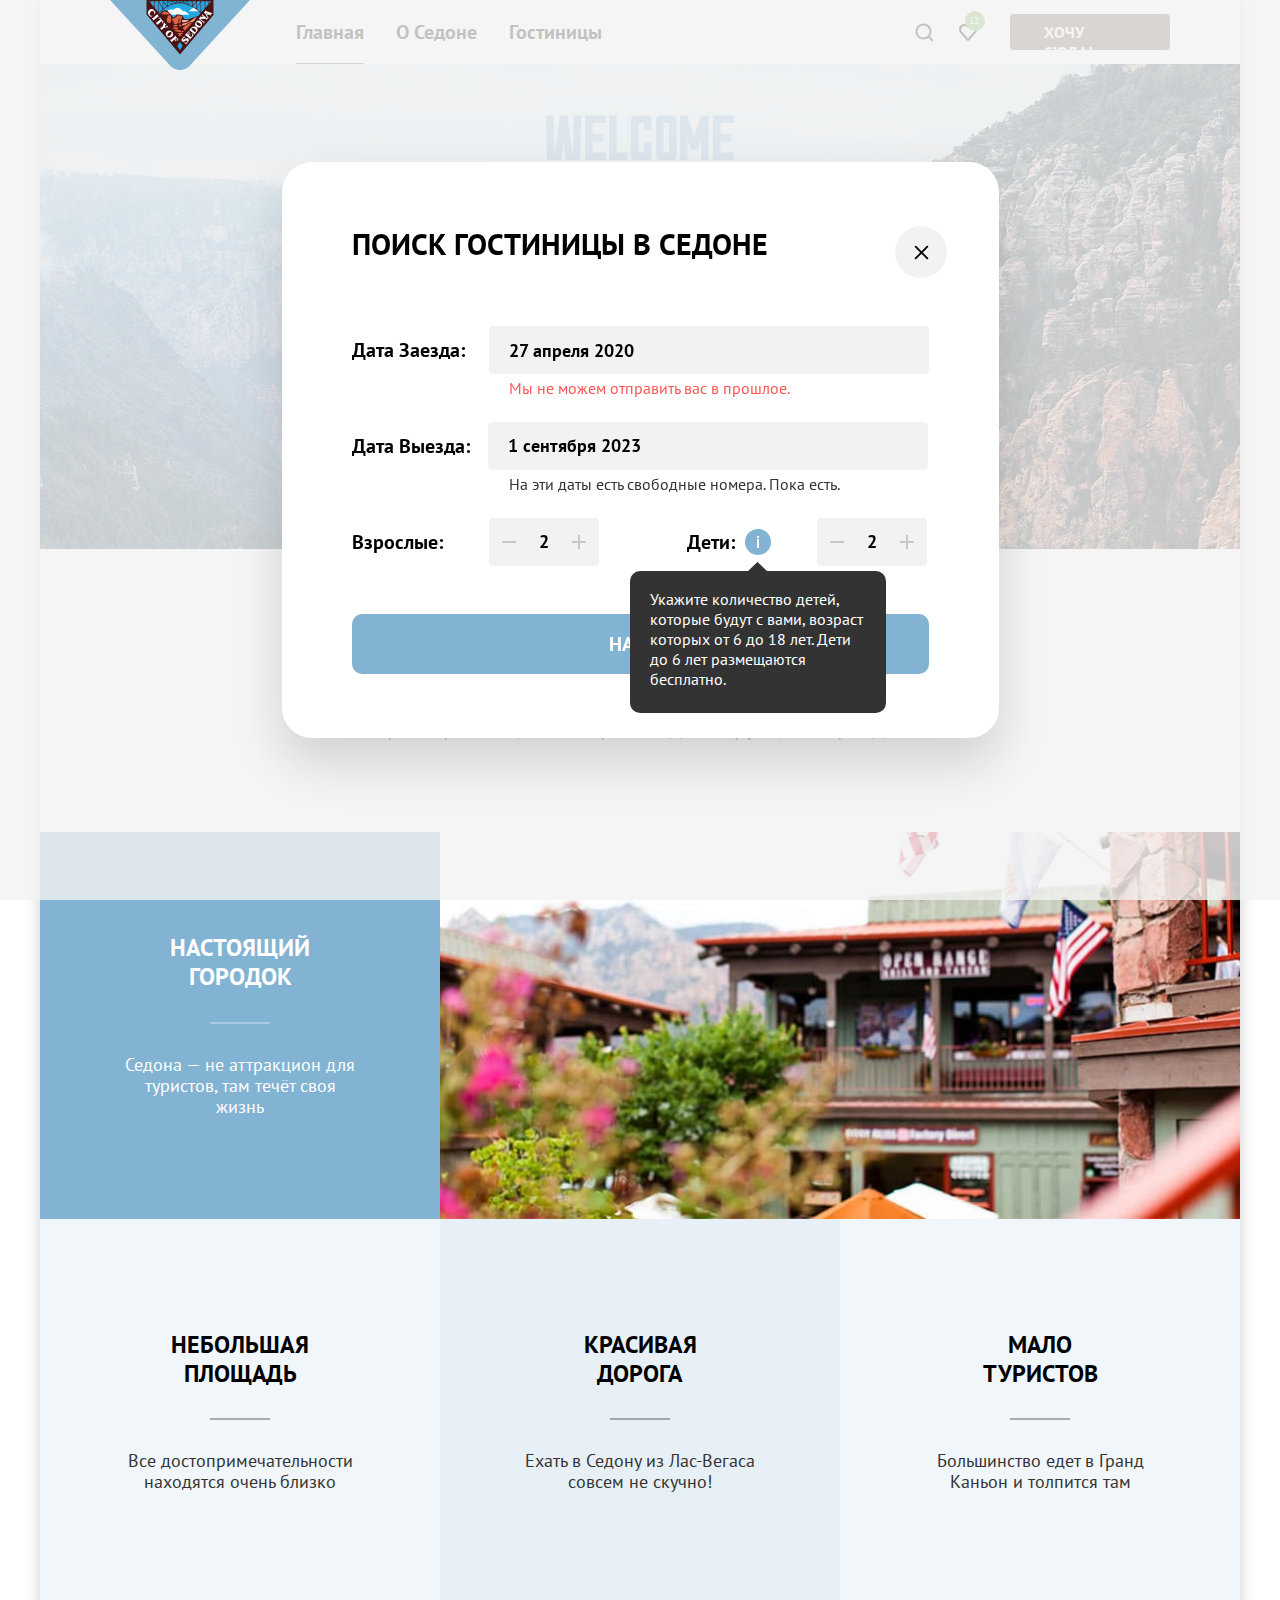
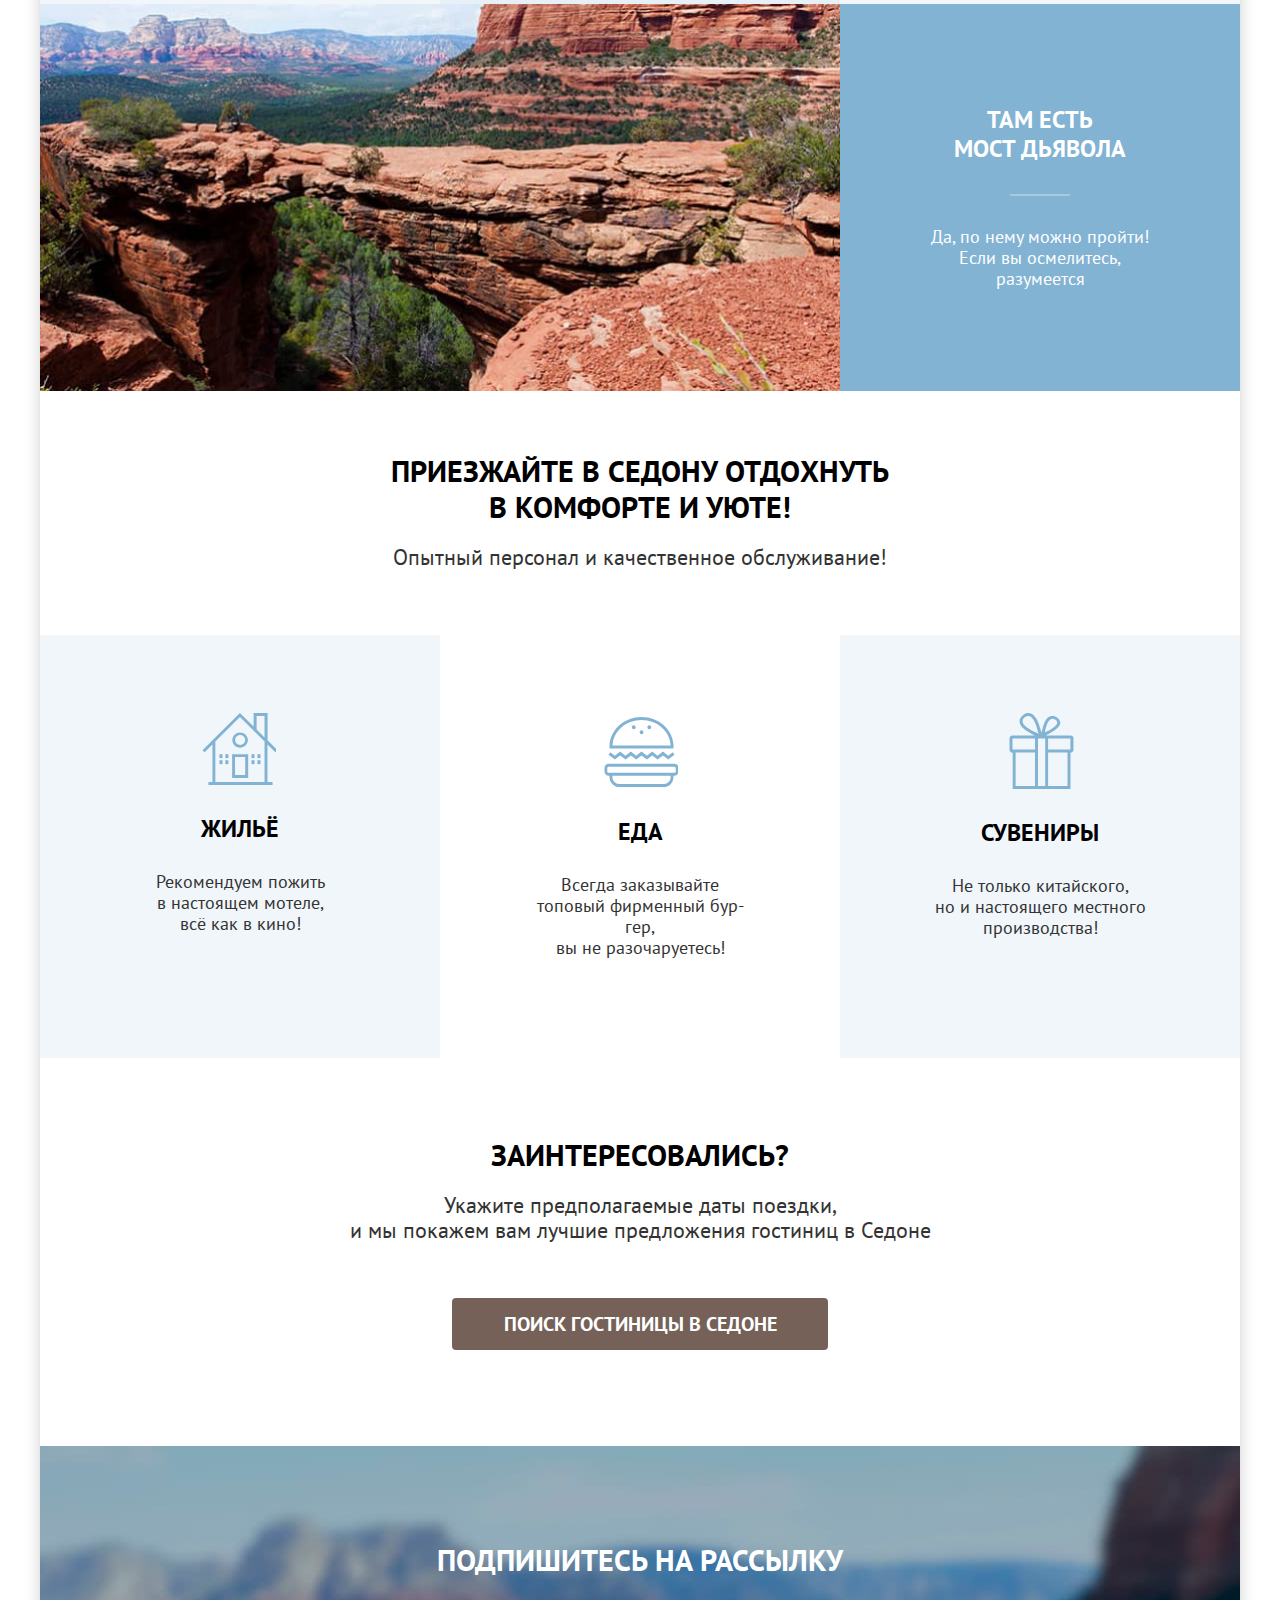
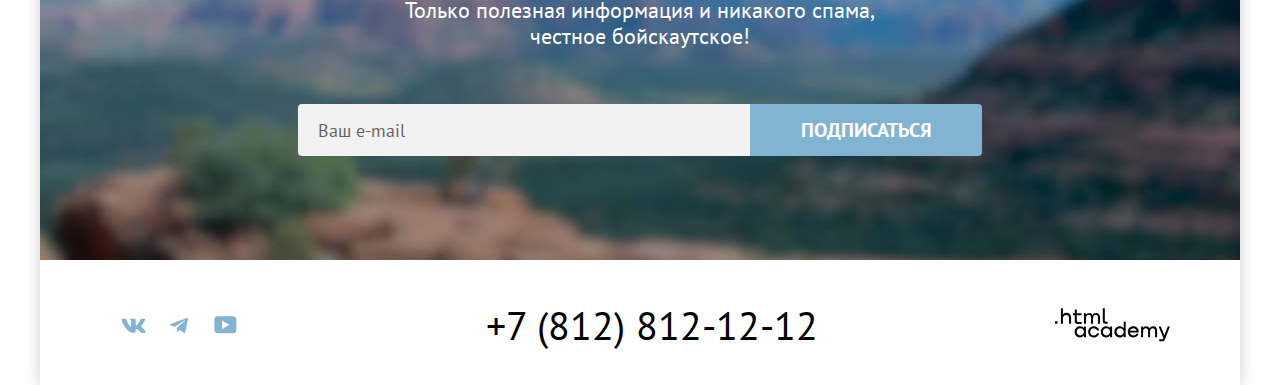
==== index.html @ 2c9e63a4 "доработка формы" ====
<!DOCTYPE html>
<html lang="ru">

  <head>
    <meta charset="utf-8">
    <link rel="icon" href="favicon.ico" sizes="32x32">
    <link rel="stylesheet" href="styles/styles.css">
    <title>Седона. Городок в Аризоне</title>
  </head>

  <body>
    <div class="container">
      <header class="page-header">
        <nav class="navigation">
          <a class="navigation-logo" href="index.html" aria-current="page">
            <img class="page-header-logo" src="images/logo.svg" width="140" height="70" alt="Логотип сайта Седона»">
          </a>
          <div class="navigation-box">
            <ul class="navigation-list navigation-list-pages">
              <li class="navigation-item-pages item-current">
                <a class="navigation-link navigation-link-current base-decoration" href="index.html"
                  aria-current="page"><span>Главная</span></a>
              </li>
              <li class="navigation-item-pages">
                <a class="navigation-link base-decoration" href="about.html">О Седоне</a>
              </li>
              <li class="navigation-item-pages">
                <a class="navigation-link base-decoration" href="catalog.html">Гостиницы</a>
              </li>
            </ul>
          </div>
          <ul class="navigation-list navigation-list-user">
            <li class="navigation-item navigation-item-search">
              <a class="navigation-link-user navigation-link-search" href="search.html">
                <span class="visually-hidden">Поиск</span>
                <svg class="header-icon-search" aria-hidden="true" focusable="false" width="20" height="20"
                  viewBox="0 0 20 20" xmlns="http://www.w3.org/2000/svg">
                  <path
                    d="m19.5 18.008-3.7-3.68c1-1.292 1.7-2.983 1.7-4.872 0-4.376-3.6-7.956-8-7.956s-8 3.68-8 8.055c0 4.376 3.6 7.956 8 7.956 1.8 0 3.5-.597 4.9-1.69l3.7 3.679 1.4-1.492Zm-10-2.486c-3.3 0-6-2.685-6-5.967 0-3.282 2.7-5.967 6-5.967s6 2.685 6 5.967c0 3.282-2.7 5.967-6 5.967Z" />
                </svg>
              </a>
            </li>
            <li class="navigation-item navigation-item-favorites">
              <a class="navigation-link-user navigation-link-favorites" href="#">
                <span class="visually-hidden">Отелей в избранном:</span>
                <svg class="header-icon-favorites" aria-hidden="true" focusable="false" width="18" height="17"
                  viewBox="0 0 18 17" xmlns="http://www.w3.org/2000/svg">
                  <path
                    d="M8.9 17c-.3 0-.6-.1-.8-.4-5.4-6.1-6.7-7.5-7-7.9C.4 7.8 0 6.6 0 5.4 0 2.4 2.4 0 5.5 0 6.8 0 8 .5 9 1.3 10 .5 11.3 0 12.5 0c3 0 5.5 2.4 5.5 5.4 0 1.3-.5 2.5-1.3 3.4l-7 7.9c-.2.2-.4.3-.8.3Zm-6-9.5c.3.4 3.5 4 6.1 6.9l6.2-7c.5-.5.7-1.2.7-2 0-1.8-1.5-3.3-3.3-3.3-1 0-2 .5-2.7 1.3-.3.3-.6.4-.9.4-.3 0-.6-.2-.8-.4-.7-.8-1.7-1.3-2.7-1.3-1.8 0-3.3 1.5-3.3 3.3-.1.9.3 1.6.7 2.1-.1 0-.1 0 0 0Z" />
                </svg>
                <span class="notification-badge">12</span>
              </a>
            </li>
            <li class="navigation-item navigation-item-button">
              <a class="button header-button" href="#search">Хочу сюда!</a>
            </li>
          </ul>
        </nav>
      </header>
      <main class="main main-container">
        <div class="main-page-container">
          <section class="hero">
            <h1 class="visually-hidden">Седона - городок в Аризоне</h1>
            <img class="welcome-words" src="images/welcome.svg" width="458" height="352"
              alt="Welcome to the gorgeous Sedona, because the Grand Canyon sucks!">
          </section>

          <div class="advantages-shadow">
            <section class="advantages">
              <div class="advantages-text">
                <h2 class="advantages-title">Седона — небольшой городок в Аризоне,<br>
                  заслуживающий большего!</h2>
                <p class="advantages-description">Рассмотрим причины, по которым Седона круче, чем Гранд-Каньон!</p>
              </div>
              <ul class="advantages-list-city">
                <li class="advantages-item advantages-item-city">
                  <div class="item-city-text">
                    <h3 class="advantages-list-title">Настоящий городок</h3>
                    <p class="advantages-list-description">Седона — не аттракцион для туристов, там течёт своя жизнь</p>
                  </div>
                  <img class="advantages-img" src="images/photo-1.jpg" width="800" height="385"
                    alt="Фото домов города Седона">
                </li>
              </ul>
              <ul class="advantages-list-square">
                <li class="advantages-item advantages-item-square">
                  <div class="item-road-text">
                    <h3 class="advantages-square-title">Небольшая площадь</h3>
                    <p class="advantages-square-description">Все достопримечательности находятся очень близко</p>
                  </div>
                </li>
                <li class="advantages-item advantages-item-road">
                  <div class="item-road-text">
                    <h3 class="advantages-square-title">Красивая дорога</h3>
                    <p class="advantages-square-description">Ехать в Седону из Лас-Вегаса совсем не скучно!</p>
                  </div>
                </li>
                <li class="advantages-item advantages-item-tourist">
                  <div class="item-road-text">
                    <h3 class="advantages-square-title">Мало туристов</h3>
                    <p class="advantages-square-description">Большинство едет в Гранд Каньон и толпится там</p>
                  </div>
                </li>
              </ul>
              <ul class="advantages-list-bridge">
                <li class="advantages-item advantages-item-bridge">
                  <img class="advantages-img" src="images/photo-2.jpg" width="800" height="385"
                    alt="Фото моста дьявола в Седоне">
                  <div class="item-bridge-text">
                    <h3 class="advantages-list-title">Там есть<br>мост дьявола</h3>
                    <p class="advantages-list-description">Да, по нему можно пройти! Если вы осмелитесь, разумеется</p>
                  </div>
                </li>
              </ul>
            </section>
          </div>
          <section class="welcome">
            <div class="welcome-title-container">
              <h2 class="welcome-title">Приезжайте в Седону отдохнуть в комфорте и уюте!</h2>
              <p class="welcome-description">Опытный персонал и качественное обслуживание!</p>
            </div>
            <ul class="welcome-advantages-list">
              <li class="welcome-advantages-item-blue">
                <div class="welcome-text-container">
                  <h3 class="welcome-advantages-title welcome-item-home">Жильё</h3>
                  <p class="welcome-advantages-description">Рекомендуем пожить<br>в настоящем мотеле,<br>всё как в кино!
                  </p>
                </div>
              </li>
              <li class="welcome-advantages-item-white">
                <div class="welcome-text-container">
                  <h3 class="welcome-advantages-title welcome-item-food">Еда</h3>
                  <p class="welcome-advantages-description">Всегда заказывайте<br>топовый фирменный бургер,<br>вы не
                    разочаруетесь!</p>
                </div>
              </li>
              <li class="welcome-advantages-item-blue">
                <div class="welcome-text-container">
                  <h3 class="welcome-advantages-title welcome-item-gift">Сувениры</h3>
                  <p class="welcome-advantages-description">Не только китайского,<br>но и настоящего
                    местного<br>производства!</p>
                </div>
              </li>
            </ul>
          </section>
          <section class="booking">
            <div class="booking-text">
              <h2 class="booking-title">Заинтересовались?</h2>
              <p class="booking-description">Укажите предполагаемые даты поездки,<br>и мы покажем вам лучшие предложения
                гостиниц в Седоне</p>
            </div>
            <button class="button booking-button" type="button">Поиск гостиницы в Седоне</button>
          </section>
          <section class="newsletter">
            <h2 class="newsletter-title">Подпишитесь на рассылку</h2>
            <p class="newsletter-description">Только полезная информация и никакого спама,<br>честное бойскаутское!</p>
            <form class="newsletter-form" action="https://echo.htmlacademy.ru/" method="post">
              <label class="visually-hidden" for="newsletter-email">Укажите ваш email для подписки на
                рассылку</label><br>
              <input class="field" type="email" id="newsletter-email" name="newsletter-email" placeholder="Ваш e-mail"
                required>
              <button class="button newsletter-button" type="submit">Подписаться</button>
            </form>
          </section>
        </div>
      </main>
      <footer class="page-footer">
        <div class="page-footer-container">
          <section class="footer-social">
            <h2 class="visually-hidden">Контакты</h2>
            <ul class="footer-social-list">
              <li class="social-item social-item-vk">
                <a class="footer-button footer-button-vk" href="https://vk.com/htmlacademy">
                  <span class="visually-hidden">Вконтакте</span>
                  <svg class="footer-icon" aria-hidden="true" focusable="false" width="25" height="15"
                    viewBox="0 0 25 15" xmlns="http://www.w3.org/2000/svg">
                    <path fill-rule="evenodd" clip-rule="evenodd"
                      d="M24.116 1.804c.166-.546 0-.948-.795-.948h-2.625c-.668 0-.976.347-1.143.73 0 0-1.335 3.196-3.226 5.272-.612.602-.89.793-1.224.793-.167 0-.418-.19-.418-.738V1.804c0-.656-.184-.948-.74-.948H9.817c-.417 0-.668.304-.668.593 0 .621.946.765 1.043 2.513V7.76c0 .833-.153.984-.487.984-.89 0-3.055-3.21-4.34-6.885-.249-.715-.5-1.003-1.172-1.003H1.566c-.75 0-.9.347-.9.73 0 .682.89 4.07 4.145 8.551 2.17 3.06 5.225 4.72 8.008 4.72 1.67 0 1.875-.369 1.875-1.004V11.54c0-.737.158-.884.687-.884.39 0 1.057.192 2.615 1.667 1.78 1.75 2.073 2.533 3.075 2.533h2.625c.75 0 1.126-.368.91-1.096-.238-.724-1.088-1.775-2.215-3.022-.612-.71-1.53-1.475-1.809-1.858-.389-.49-.278-.71 0-1.147 0 0 3.2-4.426 3.533-5.929h.001Z" />
                  </svg>
                </a>
              </li>
              <li class="social-item social-item-telegram">
                <a class="footer-button footer-button-telegram" href="https://htmlacademy.t.me/">
                  <span class="visually-hidden">Телеграм</span>
                  <svg class="footer-icon" aria-hidden="true" focusable="false" width="18" height="17"
                    viewBox="0 0 18 17" xmlns="http://www.w3.org/2000/svg">
                    <path
                      d="M16.785.956.84 7.104C-.248 7.541-.24 8.148.64 8.42l4.094 1.277 9.472-5.976c.448-.272.857-.126.52.173l-7.673 6.925H7.05l.002.001-.283 4.22c.414 0 .597-.19.829-.414l1.988-1.934 4.136 3.055c.762.42 1.31.205 1.5-.706l2.715-12.795c.278-1.114-.425-1.618-1.153-1.29Z" />
                  </svg>
                </a>
              </li>
              <li class="social-item social-item-youtube">
                <a class="footer-button footer-button-youtube" href="https://www.youtube.com/@HTMLAcademyTV">
                  <span class="visually-hidden">YouTube</span>
                  <svg class="footer-icon" aria-hidden="true" focusable="false" width="23" height="18"
                    viewBox="0 0 23 18" xmlns="http://www.w3.org/2000/svg">
                    <path
                      d="M18.94.356H3.507C1.647.356.333 1.95.333 3.756V13.85c0 1.913 1.314 3.506 3.174 3.506H19.16c1.642 0 3.174-1.593 3.174-3.4v-10.2c-.219-1.806-1.532-3.4-3.393-3.4ZM7.995 12.894V4.819l7.333 4.037-7.333 4.038Z" />
                  </svg>
                </a>
              </li>
            </ul>
          </section>
          <section class="footer-phone">
            <h2 class="visually-hidden">Телефон для связи</h2>
            <span class="visually-hidden">Телефон для связи</span>
            <a class="footer-phone-link base-decoration" href="tel:+78128121212">+7 (812) 812-12-12</a>
          </section>
          <section class="footer-logo">
            <h2 class="visually-hidden">Логотип разработчика</h2>
            <a class="htmlacademy" href="https://htmlacademy.ru/intensive/htmlcss">
              <svg class="footer-icon-academy" aria-hidden="true" focusable="false" xmlns="http://www.w3.org/2000/svg"
                width="115" height="34">
                <path
                  d="M0 13.26v2.6h2.5v-2.6H0Zm11.6-8.4c-1.6 0-2.8.7-3.6 1.7h-.1V.36h-2v15.5h2v-5.3c0-2.1 1.3-3.6 3.3-3.6 1.8 0 2.9 1.4 2.9 3.2v5.7h2v-6.1c.1-3-1.8-4.9-4.5-4.9Zm15 .3h-4.8v-3.7h-2v3.8h-1.9v2h1.9v6c0 1.7 1 2.7 2.7 2.7h4.1v-2h-3.7c-.7 0-1.1-.4-1.1-1.1v-5.7h4.8v-2Zm14.5-.2c-1.6 0-2.9.8-3.5 2.1h-.1c-.6-1.2-1.8-2.1-3.4-2.1-1.4 0-2.5.8-3.1 1.8h-.1v-1.6H29v10.6h2v-5.4c0-2 1-3.5 2.6-3.5 1.5 0 2.4 1 2.4 2.6v6.3h2v-5.6c0-2.4 1.4-3.3 2.6-3.3 1.5 0 2.4 1 2.4 2.6v6.3h2v-6.5c.1-2.5-1.4-4.3-3.9-4.3Zm6.7 8.1c0 1.7 1 2.7 2.8 2.7h2v-2h-1.7c-.7 0-1.1-.4-1.1-1.1V.36h-2v12.7Zm-18.9 7c-.9-1.1-2.2-1.8-3.9-1.8-3.1 0-5.4 2.3-5.4 5.6s2.3 5.6 5.4 5.6c1.8 0 3-.8 3.8-1.9h.1v1.6h2v-10.6h-2v1.5Zm-3.6 7.4c-2.2 0-3.6-1.6-3.6-3.6s1.4-3.6 3.6-3.6 3.6 1.6 3.6 3.6c0 1.9-1.4 3.6-3.6 3.6Zm18.9-5.1c-.5-2.4-2.6-4.1-5.4-4.1a5.4 5.4 0 0 0-5.6 5.6c0 3.1 2.2 5.6 5.6 5.6 2.8 0 4.9-1.8 5.4-4.2h-2.1a3.4 3.4 0 0 1-3.3 2.3c-2.2 0-3.6-1.6-3.6-3.6s1.4-3.6 3.6-3.6c1.6 0 2.8 1 3.3 2.2h2.1v-.2Zm10.9-2.3c-.9-1.1-2.2-1.8-3.9-1.8-3.1 0-5.4 2.3-5.4 5.6s2.3 5.6 5.4 5.6c1.8 0 3-.8 3.8-1.9h.1v1.6h2v-10.6h-2v1.5Zm-3.6 7.4c-2.2 0-3.6-1.6-3.6-3.6s1.4-3.6 3.6-3.6 3.6 1.6 3.6 3.6c0 1.9-1.5 3.6-3.6 3.6Zm17.2-7.3c-.9-1.1-2.2-1.9-3.9-1.9-3.1 0-5.4 2.3-5.4 5.6s2.2 5.6 5.4 5.6c1.7 0 3-.8 3.8-1.8h.1v1.5h2v-15.4h-2v6.4Zm-3.6 7.3c-2.2 0-3.6-1.6-3.6-3.6s1.4-3.6 3.6-3.6 3.6 1.6 3.6 3.6c-.1 2-1.5 3.6-3.6 3.6Zm13.2-9.2c-3.3 0-5.5 2.5-5.5 5.6 0 3 2.1 5.6 5.5 5.6 2.5 0 4.5-1.3 5.2-3.6h-2.1c-.5 1-1.6 1.6-3 1.6-1.9 0-3.3-1.3-3.4-2.9h8.8c.2-3.6-2-6.3-5.5-6.3Zm0 1.9c1.7 0 3 1 3.3 2.6h-6.5c.3-1.5 1.5-2.6 3.2-2.6Zm19.9-1.9c-1.6 0-2.9.8-3.6 2h-.1c-.6-1.2-1.8-2-3.4-2-1.4 0-2.5.7-3.1 1.8v-1.5h-1.9v10.6h2v-5.4c0-2 1-3.4 2.6-3.5 1.5 0 2.4 1 2.4 2.6v6.3h2v-5.6c0-2.4 1.4-3.3 2.6-3.3 1.5 0 2.4 1 2.4 2.6v6.3h2v-6.5c.1-2.6-1.4-4.4-3.9-4.4Zm11.2 9.1-3.6-8.9h-2.2l4.8 11.6c-.3.9-.7 1.2-1.7 1.2h-2.5v2h2.5c1.8 0 2.8-.8 3.5-2.6l4.7-12.2h-2.1l-3.4 8.9Z" />
              </svg>
              <!--<img src="images/logo-footer.svg" width="115" height="33" alt="Разработано в HTML Academy">-->
            </a>
          </section>
        </div>
      </footer>
      <div class="modal-container modal-container-close">
        <div class="modal modal-booking">
          <button class="modal-close-button">
            <span class="visually-hidden">Закрыть</span>
            <svg class="close-icon" aria-hidden="true" focusable="false" width="52" height="52" viewBox="0 0 52 52"
              xmlns="http://www.w3.org/2000/svg">
              <circle cx="26" cy="26" r="26" />
              <path
                d="m33.49 20.783-1.292-1.292-5.707 5.707-5.708-5.707-1.293 1.292 5.708 5.708-5.707 5.707 1.292 1.293 5.707-5.708 5.708 5.708 1.292-1.293-5.707-5.707 5.707-5.708Z"
                fill="#000" />
            </svg>
          </button>
          <section class="modal-content">
            <h2 class="modal-title">Поиск гостиницы в Седоне</h2>
            <div class="all-modal-content">
              <form action="https://echo.htmlacademy.ru/" method="post">
                <div class="date-checkin">
                  <label class="checkin-date-label" for="checkin-date-field">Дата Заезда:</label>
                  <input class="checkin-field" type="text" id="checkin-date-field" name="checkin-date-field"
                    placeholder="27 апреля 2020" required>
                </div>
                <span class="checkin-past">Мы не можем отправить вас в прошлое.</span>
                <div class="date-checkout">
                  <label class="checkout-date-label" for="checkout-date-field">Дата Выезда:</label>
                  <input class="checkout-field" type="text" id="checkout-date-field" name="checkout-date-field"
                    placeholder="1 сентября 2023" required>
                </div>
                <span class="checkout-rooms">На эти даты есть свободные номера. Пока есть.</span>
                <div class="guests">
                  <div class="adults">
                    <label class="adult-form-label" for="adults-check">Взрослые:</label>
                    <div class="adults-buttons">
                      <button class="minus-old" type="button">
                        <svg class="minus-icon" aria-hidden="true" focusable="false" width="14" height="2"
                          viewBox="0 0 14 2" fill="currentColor" xmlns="http://www.w3.org/2000/svg">
                          <path d="M0 0L0 2L14 2V0L0 0Z" />
                        </svg>
                      </button>
                      <input class="adult-field" type="number" name="adults-button" id="adults-check" value="2"
                        placeholder="2">
                      <button class="plus-old" type="button">
                        <svg class="plus-icon" aria-hidden="true" focusable="false" width="14" height="14"
                          viewBox="0 0 14 14" fill="currentColor" xmlns="http://www.w3.org/2000/svg">
                          <path d="M14 6H8V0H6V6H0V8H6V14H8V8H14V6Z" />
                        </svg>
                      </button>
                    </div>
                  </div>
                  <div class="kids">
                    <span class="kids-form-label form-label-icon">
                      <label class="kids-form-label kids" for="children-check">Дети:</label>
                      <span class="tooltip">
                        <button class="tooltip-toggle" type="button" aria-labelledby="tooltip-kids-form">
                          <svg class="tooltip-icon" aria-hidden="true" focusable="false" width="26" height="26"
                            fill="currentColor" viewBox="0 0 26 26" xmlns="http://www.w3.org/2000/svg">
                            <circle cx="13" cy="13" r="13" />
                            <path fill-rule="evenodd" clip-rule="evenodd" d="M12 7h2v2h-2V7Zm2 12h-2v-9h2v9Z"
                              fill="#fff" />
                          </svg>
                        </button>
                        <span class="tooltip-text" role="tooltip" id="tooltip-kids-form">Укажите количество детей,
                          которые будут с вами, возраст которых от 6 до 18 лет. Дети до 6 лет размещаются бесплатно.</span>
                      </span>
                    </span>
                    <div class="kids-buttons">
                      <button class="minus-old" type="button">
                        <svg class="minus-icon" aria-hidden="true" focusable="false" width="14" height="2"
                          viewBox="0 0 14 2" xmlns="http://www.w3.org/2000/svg">
                          <path d="M0 0L0 2L14 2V0L0 0Z" />
                        </svg>
                      </button>
                      <input class="kids-field" type="number" name="children" id="children-check" value="2"
                        placeholder="2">
                      <button class="plus-old" type="button">
                        <svg class="plus-icon" aria-hidden="true" focusable="false" width="14" height="14"
                          viewBox="0 0 14 14" xmlns="http://www.w3.org/2000/svg">
                          <path d="M14 6H8V0H6V6H0V8H6V14H8V8H14V6Z" />
                        </svg>
                      </button>
                    </div>
                  </div>
                </div>
            <button class="button modal-find" type="submit">Найти</button>
            </form>
        </div>
        </section>
      </div>
    </div>
  </div>
</body>
</html>
---- styles/styles.css ----
:root {
  --font-family: "PT Sans", sans-serif;
	--texts-second: #333;
	--texts-error: #ff5757;
	--texts-hover: #756157;
	--texts-active: rgba(117, 97, 87, 0.3);
	--texts-texts-basic: #000;
	--texts-background-deafault: #fff;
	--texts-background-small: rgba(255, 255, 255, 0.3);
	--texts-background-hover: rgba(255, 255, 255, 0.6);
	--texts-background-active: rgba(255, 255, 255, 0.3);
	--buttons-basic: #756157;
	--buttons-second: #82b3d3;
	--buttons-select: #7db54f;
	--buttons-disabled: #e5e5e5;
	--buttons-brown-hover: #615048;
	--buttons-blue-hover: #68a2ca;
	--buttons-green-hover: #6c9e42;
	--background-basic-1: #fff;
	--background-basic-2: rgba(0, 0, 0, 0.3);
	--background-basic-3: #82b3d3;
	--background-second-1: rgba(131, 179, 211, 0.12);
	--background-second-2: rgba(131, 179, 211, 0.2);
	--icons-basic: #000;
	--icons-second: #83b3d3;
	--icons-text: #7db54f;
	--icons-hover: #756157;
	--icons-active: rgba(117, 97, 87, 0.3);
	--icons-second-hover: #68a2ca;
	--icons-second-active: rgba(104, 162, 202, 0.3);
	--forms-inputs: #3f5e72;
	--forms-elements-1: #e5e5e5;
	--forms-elements-2: #f2f2f2;
}
*,
*::before,
*::after {
  box-sizing: border-box;
}

@font-face {
  font-family: "PT Sans";
  font-style: normal;
  font-weight: 400;
  src: url("../fonts/ptsans-400.woff2") format("woff2");
  font-display: swap;
}
@font-face {
  font-family: "PT Sans";
  font-style: normal;
  font-weight: 700;
  src: url("../fonts/ptsans-700.woff2") format("woff2");
  font-display: swap;
}
/* BODY */
body {
  margin: 0 40px;
  min-height: 100%;
  height: 100%;
  font-family: "PT Sans", sans-serif;
  font-size: 18px;
  line-height: 117%; /* 21px */
  color: #333333;
  background-color: #ffffff;
  box-shadow: 0 0 15px 0 rgba(0, 0, 0, 0.2);

}
.container {
  margin: 0 auto;
  padding: 0;
  width: 1200px;
  max-height: 100%;
  min-height: 100vh;
  display: flex;
  flex-direction: column;
}
/* Стики-футер - прибивает футер к низу страницы */
.main-container {
  flex-grow: 1;
  max-height: 100%;
  margin: 0;
  padding: 0;
}
/* BUTTON */
.button {
  font-family: inherit;
  font-size: 20px;
  line-height: 180%; /* 36px */
  font-weight: 700;
  color: #ffffff;
  background-color: #756157;
  text-decoration: none;
  text-transform: uppercase;
  border-radius: 4px;
  padding: 8px 50px;
  width: 376px;
  height: 52px;
  border: none;
  cursor: pointer;
}

button:hover {
  background-color: #615048;
  transition: all 0.3s ease-out;
}
button:focus {
  background-color: #615048;
}
button:focus:not(:focus-visible) {
  outline: none;
}
button:focus-visible {
  background-color: #615048;
}
button:active {
  background-color: #756157;
  color: rgba(255, 255, 255, 0.3);
}

button:disabled {
  background-color: #E5E5E5;
  color: #ffffff;
}

.header-button {
  display: block;
  width: 160px;
  height: 36px;
  font-family: inherit;
  font-size: 16px;
  line-height: 125%; /* 20px */
  font-weight: 700;
  color: #ffffff;
  background-color: #756157;
  text-decoration: none;
  text-transform: uppercase;
  border-radius: 4px;
  padding: 8px 34px;
  border: none;
  /*
  margin-top: 14px;
  margin-right: 70px; */
}

.header-button:hover {
  background-color: #615048;
  transition: all 0.3s ease-out;
}
.header-button:focus {
  background-color: #615048;
}
.header-button:focus:not(:focus-visible) {
  outline: none;
}
.header-button:focus-visible {
  background-color: #615048;
}
.header-button:active {
  background-color: #756157;
  color: rgba(255, 255, 255, 0.3);
}
.header-button:disabled {
  background-color: #E5E5E5;
  color: #ffffff;
}
.newsletter-button {
  font-family: inherit;
  background-color: #82B3D3;
  border-radius: 0 4px 4px 0;
  width: 232px;
  height: auto;
}

.newsletter-button:hover {
  background-color: #68A2CA;
  transition: all 0.3s ease-out;
}
.newsletter-button:focus{
  background-color: #68A2CA;
}
.newsletter-button:focus:not(:focus-visible) {
  outline: none;
}
.newsletter-button:focus-visible{
  background-color: #68A2CA;
}
.newsletter-button:active {
  background-color: #68A2CA;
  color: rgba(255, 255, 255, 0.3);
}


/* PAGES */
.page-header {
  color: #000000;
  background-color: #ffffff;
  margin: 0;
  padding: 0;
}
.page-header-logo {
  display: block;
  margin: 0;
}
.navigation-logo {
  margin-bottom: -6px;
    position: relative;
  z-index: 1;
  display: flex;
}
.navigation {
display: flex;
width: 1200px;
padding: 0 70px;
}
.navigation-item-button {
  margin: 0;
  margin-left: 20px;
  padding: 0;
  width: 160px;
}
.navigation-box {
  display: flex;
  flex-grow: 1;
  margin: 0;
  padding: 0;
  margin-left: 30px;
  min-width: 340px;
}
.navigation-list {
  margin: 0;
  padding: 0;
  list-style-type: none;
}

  .page-header-favorites {
    display: block;
    align-items: center;
    justify-content: center;
    width: 20px;
  height: 20px;
  }
  .page-header-search {
    display: block;
    align-items: center;
    justify-content: center;
    width: 20px;
  height: 20px;
  position: relative;
left: -1px;
  }
.navigation-list-pages {
margin: 0;
padding: 0;
display: flex;
flex-wrap: wrap;
flex-grow: 1;
}
.navigation-list-user {
  min-width: 268px;
  align-items: center;
  display: flex;
  flex-wrap: wrap;
  margin: 0;
  margin-left: auto;
padding: 0;
  }
.navigation-item-search {
  display: flex;
  margin: 0;
  flex-wrap: wrap;
  align-items: center;
}
  .navigation-item-favorites {
   display: flex;
  margin: 0;
  flex-wrap: wrap;
  align-items: center;
  }
.item-current{
display: block;
margin: 0;
}
.navigation-item-pages {
  display: block;
  margin: 0;
}
.navigation-link {
  display: block;
  padding: 20px 16px;
  font-size: 20px;
  line-height: 120%; /* 24px */
  font-weight: 700;
  text-align: center;
  color: #000000;
  background-color: #ffffff;
  text-decoration: none;
}
.navigation-link-current {
  span {
    border-bottom: 2px solid #756157;
        padding-bottom: 18px;
    z-index: 1;
  }
}
.navigation-link-search, .navigation-link-favorites {
  width: 44px;
  display: flex;
  align-items: center;
  justify-content: center;
  text-decoration: none;
}

.navigation-link-search {
  /*background-image: url("../images/search.jpg");
  background-repeat: no-repeat;
  background-position: center;*/
  min-width: 44px;
  min-height: 64px;
  position: relative;
}

.navigation-link-favorites {
 /* background-image: url("../images/heart.jpg");
  background-repeat: no-repeat;
  background-position: center;*/
  min-width: 44px;
  min-height: 64px;
  position: relative;
}
.header-icon-favorites {
  position: absolute;
  top: 0;
  right: 0;
  bottom: 0;
  left: 0;
  margin: auto;
  fill: #000000;
}
.header-icon-search {
  position: absolute;
  top: 0;
  right: 0;
  bottom: 0;
  left: 0;
  margin: auto;
  fill: #000000;
}

.navigation-link-favorites:hover .header-icon-favorites {
  fill: #756157;
  transition: all 0.3s ease-out;
}
.navigation-link-favorites:focus .header-icon-favorites {
  fill: #756157;
}

.navigation-link-favorites:focus:not(:focus-visible) {
  outline: none;
}
.navigation-link-favorites:focus-visible .header-icon-favorites {
  fill: #756157;
}

.navigation-link-favorites:active .header-icon-favorites {
  fill: rgba(117, 97, 87, 0.3);
}

.navigation-link-favorites:disabled .header-icon-favorites {
  pointer-events:none;
}

.navigation-link-search:hover .header-icon-search {
  fill: #756157;
  transition: all 0.3s ease-out;
}
.navigation-link-search:focus .header-icon-search {
  fill: #756157;
}

.navigation-link-search:focus:not(:focus-visible) {
  outline: none;
}
.navigation-link-search:focus-visible .header-icon-search {
  fill: #756157;
}

.navigation-link-search:active .header-icon-search {
  fill: rgba(117, 97, 87, 0.3);
}

.navigation-link-search:disabled .header-icon-search {
  pointer-events:none;
}
.notification-badge {
    display: block;
    min-width: 20px;
    height: 20px;
    font-size: 10px;
    line-height: 10px;
    background-color: #7DB54F;
    color: #ffffff;
    border-radius: 100vw;
    padding: 5px 5px 5px 4px;
    text-decoration: none;
    /*
    margin-top: -20px;
    margin-left: 17px; */
    background-position: 50%;
    position: absolute;
    top: 11px;
    left: 19px;
    /*z-index: 1; */
  }

/* Основной контент */
.main-page-container {
  width: 1200px;
  margin: 0 auto;
}

.hero {
  display: block;
  font-family: inherit;
  color: #000000;
  background-color: #E5E5E5;
  background-image: url("../images/index-background.jpg");
  background-size: cover;
  background-repeat: no-repeat;
  position: relative;
  height: 485px;
   /*background-image: url("../images/bg.jpg");*/
/*background-size: 100% auto;*/
 /* background-position: center center;*/
}

.hero::after {
  display: block;
  content:'';
  position: absolute;
  width: 100%;
  height: 57px;
  background-image: url("../images/divider.png");
  background-position: bottom;
  bottom: 0;
  left: 0;
  background-repeat: no-repeat;
}
/* Текст на баннере */

.welcome-words {
  margin-top: 51px;
  margin-bottom: 105px;
  margin-left: 371px;
  margin-right: 371px;
  padding: 0;
}

/* Преимущества с картинками */
/*.advantages-shadow {
  box-shadow:
  -40 0 20 0 #f2f2f2,
  40 -40 20 0 #f2f2f2;
}
*/
.advantages {
  padding: 0;
  margin: auto;
  margin-top: 69px;
  width: 1200px;
}

.advantages-text {
  display: flex;
  flex-direction: column;
  margin: 0 auto;
  max-width: 800px;
  margin-bottom: 90px;
}
.advantages-title {
  text-align: center;
  margin: 0;
  padding: 0;
}
.item-road-text {
  display: flex;
  flex-direction: column;
  margin: 0 auto;
  max-width: 230px;
  justify-content: center;
  align-items: center;
}
.advantages-list-city, .advantages-list-bridge {
  padding: 0;
  margin: 0;
  width: 1200px;
  list-style-type: none;
  display: flex;
}
.advantages-item {
  margin: 0;
  padding: 0;
}
.advantages-item-city, .advantages-item-bridge {
  display: flex;
  width: 1200px;
  min-height: 385px;
/*height: 385px;
/* Если ставить min-height, у картинки снизу появляется отступ при переполнении текстового блока*/
  text-align: center;
  margin: 0;
  background-color: #82B3D3;
}
.item-city-text .advantages-list-title::after {
content: '';
display: block;
width: 60px;
height: 2px;
margin: 30px auto;
margin: 30px auto;
background-color: rgba(255, 255, 255, 0.3);
}

.item-bridge-text .advantages-list-title::after {
  content: '';
  display: block;
  width: 60px;
  height: 2px;
  margin: 30px auto;
  margin: 30px auto;
  background-color: rgba(255, 255, 255, 0.3);
  }

.item-city-text, .item-bridge-text {
  display: flex;
  flex-direction: column;
  justify-content: center;
  align-items: center;
padding-top: 102px;
  padding-bottom: 102px;
  padding-left: 85px;
  padding-right: 85px;
  margin: auto;
  width: 400px;
  min-height: 385px;  /* при min-height при переполнении отступ появляется только сверху */
  hyphens: auto;
  color: #ffffff;
}
.advantages-img {
  width: 800px;
  height: 100%;
  display: block;
  margin: 0;
  padding: 0;
  object-fit: cover;
}
.advantages-list-square {
  display: flex;
  margin: 0;
  padding: 0;
  text-align: center;
  list-style-type: none;
  width: 1200px;
}
.advantages-item-square, .advantages-item-road, .advantages-item-tourist {
  text-align: center;
  padding-top: 112px;
  padding-bottom: 112px;
  padding-left: 85px;
  padding-right: 85px;
  margin: 0;
  width: 400px;
  min-height: 385px;
}

.advantages-item .advantages-square-title::after {
  content: '';
  display: block;
  width: 60px;
  height: 2px;
  margin: 30px auto;
  background-color: rgba(0, 0, 0, 0.3);
}

.advantages-item-square, .advantages-item-tourist, .welcome-advantages-item-blue {
  background-color: rgba(131, 179, 211, 12%)
}
.advantages-item-road {
  background-color: rgba(131, 179, 211, 20%)
}

.advantages-list-title {
  margin: 0;
  font-size: 24px;
  line-height: 120%; /* 28px */
  font-weight: 700;
  text-align: center;
  text-transform: uppercase;
  hyphens: auto;
  max-width: 175px;
  padding: 0;
  display: block;
}
.advantages-list-description {
  margin: 0;
  padding: 0;
}
.advantages-square-title {
  display: flex;
  flex-direction: column;
  justify-content: center;
  align-items: center;
  text-align: center;
  color: #000000;
  font-size: 24px;
  line-height: 120%; /* 28px */
  font-weight: 700;
  text-transform: uppercase;
  margin: 0;
hyphens: auto;
max-width: 175px;
}
.advantages-list-description {
  hyphens: auto;
}
.advantages-title, .welcome-title, .booking-title {
  color: #000000;
  font-size: 30px;
  line-height: 120%; /* 36px */
  font-weight: 700;
  text-align: center;
  text-transform: uppercase;
  hyphens: auto;
}

.advantages-square-description {
  margin: 0;
  padding: 0;
  text-align: center;
  hyphens: auto;
}

.advantages-description {
  font-family: "PT Sans", sans-serif;
  font-weight: 400;
  font-size: 22px;
  line-height: 118%; /* 26px */
  text-align: center;
  hyphens: auto;
  margin: 0;
margin-top: 26px; /*  25 */
}

/* приезжайте в Седону + 3 карточки с иконкой  */
.welcome {
  text-align: center;
  margin: 0;
  margin-top: 64px;
  padding: 0;
}
.welcome-title{
  display: block;
  margin-bottom: 20px;
  margin-top: -2px; /* по макету 0  */

}
.welcome-description {
  margin: 0;
  margin-bottom: 64px;
  padding: 0;
}
.welcome-advantages-list {
  list-style-type: none;
  width: auto;
  height: auto;
  display: flex;
  flex-wrap: wrap;
  padding: 0;
  margin: 0;
}
.welcome-advantages-item-blue {
  display: flex;
  flex-direction: column;
  width: 400px;
  min-height: 385px;
  text-align: center;
  padding-top: 78px;  /*  было 81 */
  padding-bottom: 81px;
  padding-left: 85px;
  padding-right: 85px;
  margin: 0;
}
.welcome-advantages-item-white {
  display: flex;
  flex-direction: column;
  width: 400px;
  min-height: 385px;
  text-align: center;
  padding-top: 81px;
  padding-bottom: 81px;
  padding-left: 85px;
  padding-right: 85px;
  margin: 0;
}

.welcome-description, .booking-description, .advantages-description {
  font-family: "PT Sans", sans-serif;
  font-weight: 400;
  font-size: 22px;
  line-height: 118%; /* 26px */
  text-align: center;
}
.welcome-advantages-title {
  font-family: "PT Sans", sans-serif;
  font-size: 24px;
  line-height: 117%; /* 28px */
  font-weight: 700;
  text-align: center;
  text-transform: uppercase;
  color: #000000;
  margin: 0;
}
.welcome-advantages-description {
  color: #333333;
  text-align: center;
  font-family: "PT Sans", sans-serif;
  font-size: 18px;
  line-height: 117%; /* 21px */
  font-weight: 400;
  display: block;
  padding-top: 10px;
}

.welcome-title-container {
  display: flex;
  flex-direction: column;
  margin: 0 auto;
  max-width: 510px;
}

.welcome-text-container {
  display: flex;
  flex-direction: column;
  justify-content: center;
  align-items: center;
  text-align: center;
  padding: 0;
  margin: 0;
  width: 100%;
  hyphens: auto;
}

.welcome-item-home::before {
  content: "";
  display: block;
  width: 75px;
  height: 72px;
  margin-bottom: 30px;
  background-image: url("../images/advantage-icon-home.svg");
}


.welcome-item-food::before {
  content: "";
  display: block;
  width: 75px;
  height: 72px;
  margin-bottom: 30px;
  background-image: url("../images/advantage-icon-burger.svg");
  /*content: "";
  display: block;
  width: 74px;
  height: 70px;
  margin-bottom: 30px;
background-image: url("../images/advantage-icon-burger.svg");
background-position: 50%;*/

}

.welcome-item-gift::before {
  /*content: "";
  display: block;
  width: 64px;
  height: 76px;
  background-image: url("../images/advantage-icon-gift.svg");
background-repeat: no-repeat;
background-position: 50%;
margin-bottom: 30px;*/
content: "";
display: block;
width: 75px;
  height: 76px;
  margin: auto;
margin-bottom: 30px;
background-image: url("../images/advantage-icon-gift.svg");
right: 50%;
}


/* поиск гостиницы */
.booking {
  text-align: center;
  padding: 0;
  margin: 0;
  margin-top: 74px; /*  по макету 96 */
}
.booking-title {
  font-family: "PT Sans", sans-serif;
  font-size: 30px;
  line-height: 120%; /* 36px */
  font-weight: 700;
  text-align: center;
  text-transform: uppercase;
  color: #000000;
  margin: 0;
  margin-bottom: 20px;
  margin-top: 5px;  /* не по макету */
}
.booking-description {
  font-family: "PT Sans", sans-serif;
  font-size: 22px;
  line-height: 118%; /* 26px */
  font-weight: 400;
  text-align: center;
  color: #333333;
  margin: 0;
}
.booking-text {
  display: flex;
  flex-direction: column;
  margin: 0 auto;
  margin-bottom: 54px;
  max-width: 800px;
}
/* пописка на рассылку  */
.newsletter {
  color: #ffffff;
  background-color: #82B3D3;
  background-image: url("../images/subscribe.jpg");
  /*background-size: 100% auto;*/
  background-repeat: no-repeat;
  text-align: center;
  align-items: center;
  display: flex;
flex-direction: column;
padding: 96px 258px 104px 258px;
background-size: cover;
margin-top: 96px;
}
.newsletter-container {
  display: flex;
  flex-direction: column;
  margin: 0 auto;
  max-width: 800px;
}
.newsletter-title {
  color: #ffffff;
  font-size: 30px;
  line-height: 120%; /* 36px */
  font-weight: 700;
  text-align: center;
  text-transform: uppercase;
  hyphens: auto;
  margin: 0;
  margin-bottom: 20px;
}
.newsletter-description {
  margin: 0;
  width: 592px;
  color: #ffffff;
  font-size: 22px;
  line-height: 118%; /* 26px */
  font-weight: 400;
  text-align: center;
  hyphens: auto;
}
.newsletter-form {
  width: auto;
  height: auto;
  display: flex;
  margin: 0 auto;
  margin-top: 54px;
}
.field {
  font:inherit;
  color: #000000;
  line-height: 133%; /* 24px */
font-weight: 700;
font-size: 18px;
  border-radius: 4px 0 0 4px;
  padding: 14px 20px;
  width: 452px;
  height: 52px;
  border: none;
  background: #F2F2F2;

}

.field::placeholder {
  font:inherit;
  color: #000000;
  opacity: 0.6;
  line-height: 133%; /* 24px */
  font-weight: 400;
  font-size: 18px;
  }

/* Hover, Focus */
.field:hover,
.field:focus {
  border-color: #68A2CA;
}

.field:focus {
  outline: 2px solid #68A2CA;
  outline-offset: -2px;
}
.field:focus:not(:focus-visible) {
  outline: none;
}
.field:focus-visible {
  outline: 2px solid #68A2CA;
  outline-offset: -2px;
}

.field:active {
  outline: none;
  border: none;
  font:inherit;
  color: #000000;
  opacity: 0.6;
  line-height: 133%; /* 24px */
  font-weight: 400;
  font-size: 18px;
}
/* Disabled */
.field:disabled,
.field:disabled:hover {
  color: rgba(0, 0, 0, 0.3);
  background-color: #ffffff;
  border-color: rgba(0, 0, 0, 0.3);
  outline: 2px solid rgba(0, 0, 0, 0.3);
}

/* Invalid */
.field:invalid {
  box-shadow: none;
}

.field:focus:invalid {
  border-color: #FF5757;
}

/* Футер */
.page-footer {
  margin-top: auto;
}
.page-footer-container {
display: flex;
justify-content: space-between;
margin: 45px 70px 40px 70px;  /* по макету верх 40 */
padding: 0;
}

.footer-social {
  list-style-type: none;
  margin: 0;
  margin-top: auto;
  max-width: 200px;
}

.footer-social-list {
  list-style-type: none;
  display: flex;
  flex-wrap: wrap;
  padding: 0;
  margin: 0;
  margin-right: auto;
}

.social-item {
  display: flex;
  flex-wrap: wrap;
  justify-content: center;
  align-items: center;
  /*width: 47px;*/
}

.footer-button {
  min-width: 46px;
  min-height: 40px;
 padding: 8px;
  display: flex;
  justify-content: center;
  align-items: center;
  cursor: pointer;
  position: relative;
}

.footer-icon {
  position: absolute;
  top: 0;
  right: 0;
  bottom: 0;
  left: 0;
  margin: auto;
  fill: #83B3D3;
}
.footer-button:hover svg {
  fill: #68A2CA;
  transition: all 0.3s ease-out;
  }
  .footer-button:focus svg {
    fill: #68A2CA;
  }
  .footer-button:focus:not(:focus-visible) svg {
    outline: none;
  }
  .footer-button:focus-visible svg {
    fill: #68A2CA;
  }

  .footer-button:active svg {
    fill:  rgba(104, 162, 202, 0.3);
  }
.footer-logo {
  display: flex;
  align-items: center;
  margin: 0;
  padding: 0;
  min-width: 115px;
  position: relative;
}
.htmlacademy {
  position: relative;
}

.footer-icon-academy {
  position: absolute;
  top: 0;
  right: 0;
  bottom: 0;
  left: 0;
  margin: auto;
  fill: #000000;
}

.htmlacademy:hover .footer-icon-academy {
  fill: #756157;
  transition: all 0.3s ease-out;
}
.htmlacademy:focus .footer-icon-academy {
  fill: #756157;
}

.htmlacademy:focus:not(:focus-visible) {
  outline: none;
}
.htmlacademy:focus-visible .footer-icon-academy {
  fill: #756157;
}

.htmlacademy:active .footer-icon-academy {
  fill: rgba(117, 97, 87, 0.3);
}
.footer-phone-link {
  display: flex;
  flex-wrap: wrap;
  font-size: 40px;
  line-height: 100%; /* 40px */
  font-style: normal;
font-weight: 400;
  text-align: center;
  text-transform: uppercase;
  color: #000000;
  text-decoration: none;
 /* width: 331px; */
}
.base-decoration:hover {
  color: #756157;
  transition: all 0.3s ease-out;
}
.base-decoration:focus {
  color: #756157;
}
.base-decoration:focus:not(:focus-visible) {
  outline: none;
}
.base-decoration:focus-visible {
  color: #756157;
}
.base-decoration:active {
  color: rgba(117, 97, 87, 0.3);
}


/*  Каталог */
.header-filter-all {
  display: block;
  color: #000000;
  background-color: #7DB54F;
  background-image: url("../images/catalog-background.jpg");
  background-size: cover;
  background-repeat: no-repeat;
  padding-bottom: 70px;
  padding-left: 70px;
  padding-right: 70px;
  padding-top: 35px;
  margin-bottom: 50px;
}
.header-filter-title {
  display: block;
  font-family: "PT Sans", sans-serif;
  color: #ffffff;
  font-size: 60px;
  line-height: 130%; /* 78px */
  font-weight: 700;
  margin: 0;
  padding: 0;
}
.header-filter {
  display: flex;
  margin: 0;
  padding: 0;
}
.breadcrumbs-list {
  color: #ffffff;
  list-style-type: none;
  display: flex;
  align-items: center;
  padding: 0;
  gap: 10px;
  margin-top: 8px;
  margin-bottom: 40px;
  margin-right: auto;
}
.breadcrumbs-link-text {
  font-family: "PT Sans", sans-serif;
  color: #ffffff;
  font-size: 16px;
  line-height: 131%; /* 21px */
  font-weight: 400;
  display: flex;
  align-items: center;
  text-decoration: none;
  padding-right: 10px;
}

.breadcrumbs-home {
  min-width: 13px;
  min-height: 15px;
  display: flex;
  align-items: center;
  justify-content: flex-start;
  margin: 0;
  padding: 0;
}

.breadcrumbs-link-icon {
  display: flex;
  align-items: center;
  justify-content: center;
gap: 10px;
}

.breadcrumbs-link-icon::after {
  content:'';
  display: block;
  width: 7px;
  height: 10px;
  background-image: url(../images/arrow-breadcrumbs.svg);
}
.icon-home {
  top: 0;
  right: 0;
  bottom: 0;
  left: 0;
  margin: auto;
  fill: #ffffff;
}
.breadcrumbs-link-icon:hover .icon-home {
 fill: rgba(255, 255, 255, 0.6);
 transition: all 0.3s ease-out;
}
.breadcrumbs-link-icon:focus .icon-home {
  fill: #ffffff;
 }

 .breadcrumbs-link-icon:focus:not(:focus-visible) .icon-home {
  outline: none;
 }

 .breadcrumbs-link-icon:focus-visible .icon-home {
  fill: #ffffff;
 }
 .breadcrumbs-link-icon:active .icon-home {
  fill: rgba(255, 255, 255, 0.3);
 }

 .breadcrumbs-link-text:hover {
  color: rgba(255, 255, 255, 0.6);
  transition: all 0.3s ease-out;
 }
 .breadcrumbs-link-text:focus {
   color: #ffffff;
  }

  .breadcrumbs-link-text:focus:not(:focus-visible) {
   outline: none;
  }

  .breadcrumbs-link-text:focus-visible {
   color: #ffffff;
  }
  .breadcrumbs-link-text:active {
   fill: rgba(255, 255, 255, 0.3);
  }

  .breadcrumbs-hotels {
    display: flex;
    justify-content: center;
    align-items: center;
    margin-right: auto;
  }
  .form-choice {
    display: flex;
  }

.control {
  position: relative;
  display: block;
  padding-left: 36px;
  cursor: pointer;
}

/* Mark */
.control-mark {
  position: absolute;
  /*top: 2px;*/
  left: 0;
  width: 20px;
  height: 20px;
  border-radius: 5px;
background-color: #ffffff;
}
.control:hover .control-mark:hover {
  background-color: rgba(255, 255, 255, 0.6);
  transition: all 0.3s ease-out;
}

.control:focus .control-mark {
  background-color: rgba(255, 255, 255, 1);
  outline: 3px solid #82B3D3;
}

.control:focus:not(:focus-visible) .control-mark {
  outline: none;
 }

 .control:focus-visible .control-mark {
  outline: 3px solid #83B3D3;
 }

.control:active .control-mark {
  background-color: rgba(255, 255, 255, 0.3);
}

.control-input:disabled + .control-mark {
  background-color: rgba(255, 255, 255, 0.3);
}

.control-input[type="checkbox"]:checked + .control-mark::before {
  content: "";
  position: absolute;
  display: block;
  width: 24px;
  height: 20px;
  background-image: url(../images/arrow-checkbox.svg);
  background-repeat: no-repeat;
  background-size: 20px 20px;
}

.control-radio {
  cursor: pointer;
  display: block;
  position: relative;
  padding-left: 36px;
}
.control-input-radio[type="radio"] + .control-mark {
  border-radius: 50%;
}

.control-input-radio[type="radio"]:checked + .control-mark::before {
  position: absolute;
  top: 50%;
  left: 50%;
  width: 10px;
  height: 10px;
  background-color: #3F5E72;
  border-radius: 50%;
  content: "";
  transform: translate(-50%, -50%);
}

.control-radio:hover .control-mark:hover {
  background-color: rgba(255, 255, 255, 0.6);
  transition: all 0.3s ease-out;
}

.control-radio:focus .control-mark {
  background-color: rgba(255, 255, 255, 1);
  outline: 3px solid #82B3D3;
}

.control-radio:not(:focus-visible) .control-mark {
  outline: none;
 }

 .control-radio:focus-visible .control-mark {
  outline: 3px solid #83B3D3;
 }

 .control-radio:active .control-mark {
  background-color: rgba(255, 255, 255, 0.3);
}

.control-radio:disabled + .control-mark {
  background-color: rgba(255, 255, 255, 0.3);
}

.catalog-filter {
  display: flex;
  justify-content: stretch;
  margin: 0 auto;
  width: 1060px;
}

.catalog-filter-group {
  display: flex;
  flex-direction: column;
  margin: 0;
  padding: 0;
  margin-right: 70px;
  cursor: pointer;
}

 .catalog-filter-group-flat {
  display: flex;
  margin: 0;
  margin-right: 70px;
  padding: 0;
}
.catalog-filter-title {
  font-family: "PT Sans", sans-serif;
  color: #ffffff;
  font-size: 20px;
  line-height: 120%; /* 26px */
  font-weight: 700;
  margin-bottom: 32px;
}
.catalog-filter-list {
  color: #ffffff;
  list-style-type: none;
  margin: 0;
  padding: 0;
  display: flex;
  flex-direction: column;
  gap: 20px;
}


.buttons-from-to {
  display: flex;
  align-items: center;
  justify-content: center;
  margin: 0;
  margin-right: 70px;
  gap: 2px;
  position: relative;
}
.set-price-min, .set-price-max {
  font-family: "PT Sans", sans-serif;
  font-size: 18px;
  line-height: 133%; /* 24px */
  font-weight: 700;
  background-color: #ffffff;
  color: #000000;
  border: none;
  padding-left: 20px;
  padding-right: 0;
  padding-top: 12px;
  padding-bottom: 12px;
  margin: 0;
}
.set-price-min {
  border-radius: 4px 0 0 4px;
  width: 143px;
  height: 48px;
  color: #000000;
}
.set-price-max::-webkit-outer-spin-button,
.set-price-max::-webkit-inner-spin-button {
  appearance: none;
  margin: 0;
}

.set-price-min::-webkit-outer-spin-button,
.set-price-min::-webkit-inner-spin-button {
  appearance: none;
  margin: 0;
}

.set-price-min:focus {
  outline: 3px solid #83B3D3;
  outline-offset: -3px;
 }

 .set-price-min:focus:not(:focus-visible) {
  outline: none;
 }

 .set-price-min:focus-visible {
  outline: 3px solid #83B3D3;
  outline-offset: -3px;
 }

 .set-price-min:active {
  border: none;
 }

 .set-price-min:disabled {
  color: rgba(0, 0, 0, 0.3);
  background-color: #ffffff;
  border-color: rgba(0, 0, 0, 0.3);
  outline: 2px solid rgba(0, 0, 0, 0.3);
 }

.set-price-max {
  border-radius: 0 4px 4px 0;
width: 143px;
height: 48px;
color: #000000;
background: #ffffff;
line-height: 24px;
font-weight: 700;
}

.set-price-max:focus {
  outline: 3px solid #83B3D3;
  outline-offset: -3px;
 }

 .set-price-max:focus:not(:focus-visible) {
  outline: none;
  border: none;
 }

 .set-price-max:focus-visible {
  outline: 3px solid #83B3D3;
  outline-offset: -3px;
 }

 .set-price-max:disabled {
  color: rgba(0, 0, 0, 0.3);
  background-color: #ffffff;
  border-color: rgba(0, 0, 0, 0.3);
  outline: 2px solid rgba(0, 0, 0, 0.3);
 }

input.set-price-min::placeholder {
  font-weight: 700;
  color: #000000;
}

input.set-price-max::placeholder {
  font-weight: 700;
  color: #000000;
}

.price-from {
  display: block;
  margin-right: 40px;
  position: absolute;
}

.price-to {
  display: block;
  margin-left: -40px;
}


/* Range */
.range-common {
  display: flex;
  flex-direction: column;
  width: 288px;
  margin-left: 70px;
  margin-right: 70px;
  padding-left: 10px;
}

.range {
  display: flex;
  flex-direction: column;
  padding: 0;
  margin: 0;
  justify-content: flex-start;
}
.range-container {
  display: flex;
  align-items: center;
  justify-content: flex-start;
  margin: 0;
  margin-top: 36px;
  padding: 0;
}
.range-scale {
  position: relative;
  height: 4px;
  margin-bottom: 16px;
  background-color: rgba(255, 255, 255, 0.3);
  margin-top: 44px;
width: 287px;
}

.range-bar {
  position: absolute;
  height: 4px;
  background-color: #ffffff;
}
.range-toggle {
  position: absolute;
  width: 20px;
  height: 20px;
  background: #ffffff;
  border: none;
  border-radius: 5px;
  cursor: pointer;
}

.toggle-min {
  top: -8px;
  left: -10px;
}

.toggle-max {
  top: -8px;
  right: -10px;
}

.toggle-min:hover {
  box-shadow: 0 4px 10px 0 rgba(0, 0, 0, 0.25);
  transition: all 0.3s ease-out;
  background-color: #ffffff;
}
.toggle-min:focus {
  box-shadow: 0 4px 10px 0 rgba(0, 0, 0, 0.25);
  border: 3px solid #83B3D3;
  background-color: #ffffff;
}

.toggle-min:not(:focus-visible) {
  outline: none;
  background-color: #ffffff;
}
.toggle-min:focus-visible {
  background-color: #ffffff;
  border: 3px solid #83B3D3;
}

.toggle-min:active {
  box-shadow: 0 7px 15px 0 rgba(0, 0, 0, 0.4);
border: 2px solid #83B3D3;
  background-color: #ffffff;
}
.toggle-min:disabled {
  background-color: #f2f2f2;
}

.toggle-max:hover {
  box-shadow: 0 4px 10px 0 rgba(0, 0, 0, 0.25);
  transition: all 0.3s ease-out;
  background-color: #ffffff;
}
.toggle-max:focus {
  box-shadow: 0 4px 10px 0 rgba(0, 0, 0, 0.25);
  border: 3px solid #83B3D3;
  background-color: #ffffff;
}

.toggle-max:not(:focus-visible) {
  outline: none;
  background-color: #ffffff;
}
.toggle-maxn:focus-visible {
  background-color: #ffffff;
  border: 3px solid #83B3D3;
}

.toggle-max:active {
  box-shadow: 0 7px 15 0 rgba(0, 0, 0, 0.4);
border: 2px solid #83B3D3;
  background-color: #ffffff;
}
.toggle-max:disabled {
  background-color: #f2f2f2;
}

.control-input {
  font-family: "PT Sans", sans-serif;
  color: #ffffff;
  font-size: 18px;
  line-height: 128%; /* 23px */
  font-weight: 400;
}
.filter-price {
  font-family: "PT Sans", sans-serif;
  color: #ffffff;
  font-size: 20px;
  line-height: 120%; /* 26px */
  font-weight: 700;
  padding: 0;
  margin: 0;
  margin-bottom: 32px;
}
fieldset {
  border-width: 0;
}


.price-from, .price-to {
  color: #000000;
  opacity: 0.3;
  font-family: "PT Sans", sans-serif;
  font-size: 18px;
  line-height: 133%; /* 24px */
  font-weight: 400;
}

.range-price-from {
  margin-left: 22px;
}
.filter-fieldset-price {
  display: flex;
  flex-direction: column;
gap: 2px;/*
width: 288px;*/
margin: 0;
padding: 0;
}
.filter-fieldset-button {
  display: flex;
  flex-direction: column;
  align-items: end;
  width: 191px;
  height: 104px;
  margin-top: 56px;
  margin-left: auto;
}
.button-apply {
  background-color: #82B3D3;
  border-radius: 4px;
  width: 191px;
  height: 36px;
  text-align: center;
  padding: 0;
  margin: 0;
  margin-bottom: 32px;
  font-family: inherit;
  font-size: 16px;
  line-height: 125%; /* 20px */
  text-decoration: none;
  font-weight: 700;
}

.button-apply:hover {
  background-color: #68A2CA;
  transition: all 0.3s ease-out;
  outline: none;
}
.button-apply:focus {
  background-color: #68A2CA;
}
.button-apply:focus:not(:focus-visible) {
  outline: none;
}
.button-apply:focus-visible {
  background-color: #68A2CA;
}
.button-apply:active {
  background-color: #82B3D3;
  color: rgba(255, 255, 255, 0.3);
  outline: none;
}
.button-apply:disabled {
  background-color: #E5E5E5;
  color: #ffffff;
  outline: none;
}
.button-reset {
  border-radius: 4px;
  width: 191px;
  height: 36px;
  text-align: center;
  padding: 0;
  margin: 0;
 background-color: rgba(131, 179, 211, 0);
 font-family: inherit;
 font-size: 16px;
 line-height: 125%; /* 20px */
 text-decoration: none;
 font-weight: 700;
}

.button-reset:hover {
  color: rgba(255, 255, 255, 0.6);
  background-color: rgba(255, 255, 255, 0);
  outline: none;
  transition: all 0.3s ease-out;
}
.button-reset:focus {
  border: 3px solid #83B3D3;
  color: #ffffff;
  background-color: rgba(255, 255, 255, 0);
}
.button-reset:focus:not(:focus-visible) {
  outline: none;
  background-color: rgba(255, 255, 255, 0);
}
.button-reset:focus-visible {
  border: 3px solid #83B3D3;
  color: #ffffff;
  background-color: rgba(255, 255, 255, 0);
}
.button-reset:active {
  color: rgba(255, 255, 255, 0.3);
  background-color: rgba(255, 255, 255, 0);
  outline: none;
}
.button-reset:disabled {
  background-color: E5E5E5;
color: rgba(255, 255, 255, 0.1);
background-color: rgba(255, 255, 255, 0);
outline: none;
}
.filter-buttons {
  text-align: center;
}
.found-title {
  display: block;
  color: #000000;
  font-size: 30px;
  line-height: 120%; /* 36px */
  text-decoration: none;
  text-transform: uppercase;
  font-weight: 700;
  padding: 0;
  margin: 0;
  margin-top: 0;
  margin-right: auto;
  justify-content: flex-start;
}
/*
select {
  appearance: none;
  background: url(../images/arrow-filter.svg) no-repeat right;
  background-position-x: calc(100% - 20px);
}
  */
select:hover {
  border: 2px solid #68A2CA;
  transition: all 0.3s ease-out;
}
select:focus {

  border: 2px solid #68A2CA;
}
select:focus:not(:focus-visible) {

  border: none;
}
select:focus-visible {
  border: 2px solid #68A2CA;
}
select:disabled {
  border: 2px solid rgba(0, 0, 0, 0.3)
}

.select-control {
  font-family: inherit;
  color: #333333;
  font-size: 18px;
  line-height: 117%; /* 21px */
  text-decoration: none;
  font-weight: 400;
border-radius: 4px;
width: 292px;
height: 49px;
border: 2px solid #E5E5E5;
margin-left: auto;
padding: 0;
padding-left: 20px;
padding-right: 90px;
background-image: url("../images/arrow-filter.svg");
background-repeat: no-repeat;
background-position: right 20px center;
appearance: none;
margin-top: -10px;
}

.buttons-list {
  display: flex;
  gap: 8px;
  align-items: center;
  margin-top: auto;
  margin-top: -10px;
  margin-left: 70px;
  justify-content: space-between;
  padding: 0;
}
.button-filter-checked {
  width: 48px;
  height: 48px;
text-align: center;
  background: #ffffff;
  border: 2px solid #000000;
  border-radius: 4px;
  margin: 0;
  padding: 0;
  display: flex;
  align-items: center;
  justify-content: center;
  position: relative;
}
.button-filter {
  width: 48px;
  height: 48px;
text-align: center;
  background: #ffffff;
  border: 2px solid #E5E5E5;
  border-radius: 4px;
  margin: 0;
  padding: 0;
  display: flex;
  align-items: center;
  justify-content: center;
  position: relative;
}
.icon-filter {
  position: absolute;
  top: 0;
  right: 0;
  bottom: 0;
  left: 0;
  margin: auto;
  fill: #000000;
}
.button-filter:hover {
  border: 2px solid #000000;
}
.button-filter:focus {
  border: 2px solid #68A2CA;
}
.button-filter:focus:not(:focus-visible) {
  outline: none;
}
.button-filter:focus-visible {
  border: 2px solid #68A2CA;
}
.button-filter:active {
  border: 2px solid #000000;
}
.results {
  margin: 0 auto;
  margin-top: 50px;
  padding: 0 70px;
}
.show {
display: flex;
margin: 0;
padding: 0;
margin-bottom: 40px;
}
.hotel-list {
  margin: 0 auto;
  margin-top: 40px;
  margin-bottom: 80px;
  width: 1200px;
  padding: 0;
  display: flex;
  flex-direction: row;
  justify-content: flex-start;
  flex-wrap: wrap;
  gap: 20px;
  list-style-type: none;
}
.hotel-card {
  display: flex;
flex-direction: column;
  margin: 0;
  width: 340px;
  min-height: 438px;
  border: 1px solid #e6e6e6;
  border-radius: 4px;
  padding: 20px;
}
.hotel-card-link {
  display: flex;
  flex-direction: column;
  text-decoration: none;
}

.hotel-card-lead {
  /*flex-grow: 1;*/
  max-height: 100%;
  margin: 0;
  margin-bottom: 16px;
  padding: 0;
}
.hotel-card-title {
  display: block;
  margin: 0;
  margin-top: 16px;
  /*
  margin-left: 20px;
  margin-top: 16px;*/
  padding: 0;
  color: #000000;
  font-size: 24px;
  line-height: 117%; /* 28px */
  font-weight: 700;
}
.hotel-card-image {
  display: block;
margin: 0 auto;
object-fit: cover;
}
.hotel-card-info {
  display: flex;
/*margin: 16px 20px;*/
  justify-content: space-between;
  align-items: center;
  width: 300px;
  height: 21px;
  margin-top: auto;
  margin-bottom: 16px;
}
.hotel-card-info .price {
  display: flex;
  align-self: flex-end;
}
.card-info-apartment {
display: block;
margin: 0;
}


.hotel-info-button {
  display: flex;
  margin: 0 auto;
  justify-content: center;
  gap: 20px;
  width: 300px;
  height: 36px;
}
.button-more {
  width: 140px;
  display: inline-block;
  background-color: #756157;
  padding: 8px 0;
  color: #ffffff;
  border-radius: 4px;
  font-family: inherit;
  font-weight: 700;
  font-size: 16px;
  line-height: 20px;
  text-transform: uppercase;
  border: none;
  box-sizing: border-box;
  text-align: center;
  text-decoration: none;
}

.button-more:hover {
  background-color: #615048;
}
.button-more:focus {
  background-color: #615048;
}
.button-more:focus:not(:focus-visible) {
  outline: none;
}
.button-more:focus-visible {
  background-color: #615048;
}
.button-more:active {
  background-color: #756157;
  color: rgba(255, 255, 255, 0.3);
}
.button-more:disabled {
  background-color: #E5E5E5;
  color: #ffffff;
}
/*
.button-more {
  display: flex;
  flex-wrap: wrap;
  margin: 0 auto;
  justify-content: center;
  align-content: center;
font-family: inherit;
  font-size: 16px;
  line-height: 125%; /* 20px */
 /*font-weight: 700;
 background-color: #756157;
  color: #ffffff;
  text-decoration: none;
  text-transform: uppercase;
  border-radius: 4px;
  width: 140px;
  height: auto;
padding: 8px 26px;
text-align: center;
  }
*/
  .button-rating {
    display: flex;
    justify-content: center;
    margin: 0 auto;
    font-family: inherit;
  color: #000000;
  background-color: #F2F2F2;
  width: 140px;
  height: 37px;
  border-radius: 4px;
  font-size: 16px;
  line-height: 125%; /* 20px */
  text-transform: uppercase;
  text-align: center;
  font-weight: 400;
  padding: 9px 22px 8px 23px;
  text-decoration: none;
  }
.button-favorites {
  width: 140px;
  display: block;
  padding: 8px 0;
  color: #ffffff;
  background-color: #82B3D3;
  border-radius: 4px;
  font-family: inherit;
  font-weight: 700;
  font-size: 16px;
  line-height: 20px;
  text-transform: uppercase;
  border: none;
  box-sizing: border-box;
  text-align: center;
  cursor: pointer;
}
.button-favorites:hover {
  background-color: #68A2CA;
}
.button-favorites:focus {
  background-color: #68A2CA;
}
.button-favorites:focus:not(:focus-visible) {
  outline: none;
}
.button-favorites:focus-visible {
  background-color: #68A2CA;
}
.button-favorites:active {
  background-color: #82B3D3;
  color: rgba(255, 255, 255, 0.3);
}
.button-favorites:disabled {
  background-color: #E5E5E5;
  color: #ffffff;
}

/*
  .button-favorites {
  background-color: #82B3D3;
  font-family: inherit;
  font-size: 16px;
  line-height: 125%; /* 20px */
/*  font-weight: 700;
  color: #ffffff;
  border-radius: 4px;
  width: 140px;
  height: 36px;
padding: 8px 20px;
text-align: center;
  }
  */
  .button-favorites-done {
    width: 140px;
    display: block;
    padding: 8px 0;
    color: #ffffff;
    background-color: #7DB54F;
    border-radius: 4px;
    font-family: inherit;
    font-weight: 700;
    font-size: 16px;
    line-height: 20px;
    text-transform: uppercase;
    border: none;
    box-sizing: border-box;
    text-align: center;
    text-decoration: none;
    cursor: pointer;
  }

  .button-favorites-done:hover {
    background-color: #6C9E42;
  }
  .button-favorites-done:focus {
    background-color: #6C9E42;
  }
  .button-favorites-done:focus:not(:focus-visible) {
    outline: none;
  }
  .button-favorites-done:focus-visible {
    background-color: #6C9E42;
  }
  .button-favorites-done:active {
    background-color: #7DB54F;
    color: rgba(255, 255, 255, 0.3);
  }
  .button-favorites-done:disabled {
    background-color: #E5E5E5;
    color: #ffffff;
  }
  /*
.button-favorites-done {
    background-color: #7DB54F;
    width: 140px;
    height: 36px;
  padding: 8px 18px;
  text-align: center;
font-family: inherit;
font-size: 16px;
line-height: 125%; /* 20px */
/*font-weight: 700;
color: #ffffff;
    }
*/
.rating-stars {
  display: block;
  margin: 0;
width: 140px;
height: 37px;
padding-top: 10px;
padding-bottom: 10px;
}

.rating {
  display: flex;
  margin: 0 auto;
  justify-content: center;
  gap: 20px;
  width: 300px;
  height: 37px;
  margin-top: 16px;
}
/*
.about-hotel {
  display: flex;
  flex-direction: column;
  align-items: end;
  max-height: 100%;
  margin: 0;
  margin-bottom: auto;
  padding: 0;
  flex-grow: 1;
}*/
/* Пагинация */
/* Link */
.pagination-list {
  display: flex;
  gap: 8px;
  list-style-type: none;
  padding: 0;
  padding-bottom: 60px;
  margin: 0;
}

.pagination-item {
  background-color: #82B3D3;
  color: #000000;
  border-radius: 4px;
  text-align: center;
  place-items: center;
  display: flex;
  align-items: center;
  justify-content: center;
  width: 60px;
height: 60px;
vertical-align: middle;
}
.pagination-item-none {
  display: flex;
  justify-content: center;
  color: #000000;
  border-radius: 4px;
  align-items: center; /* end чтобы точки были ниже */
  width: 60px;
height: 60px;
}
.pagination-item-current {
  background: #F2F2F2;
  border-radius: 4px;
  text-align: center;
  place-items: center;
  display: grid;
  width: 60px;
height: 60px;
vertical-align: middle;
}
.pagination-link {
  display: flex;
  align-items: center;
  justify-content: center;
  width: 60px;
height: 60px;
  color: #ffffff;
  font-size: 20px;
  line-height: 180%; /* 36px */
  text-decoration: none;
  font-weight: 700;
  text-align: center;
}

.pagination-link:hover {
  background-color: #68A2CA;
  border-radius: 4px;
}
.pagination-link:focus-visible {
  background-color: #68A2CA;
}
.pagination-link:active {
  background-color: #82B3D3;
  color: rgba(255, 255, 255, 0.3);
}
.pagination-link-current {
  color: #000000;
  font-weight: bold;
}

.newsletter-hotels {
  color: #000000;
  display: flex;
  text-align: center;
flex-direction: column;
align-items: center;
justify-content: center;
padding: 96px 258px 104px 258px;
}
.newsletter-hotels .newsletter-form {
  width: auto;
  height: auto;
  display: flex;
}
.newsletter-hotels-title {
  font-size: 30px;
  line-height: 120%; /* 36px */
  font-weight: 700;
  text-align: center;
  text-transform: uppercase;
  color: #000000;
  margin: 0;
}
.newsletter-hotels-description {
  font-family: "PT Sans", sans-serif;
  font-weight: 400;
  font-size: 22px;
  line-height: 118%; /* 26px */
  text-align: center;
  color: #333333;
  margin: auto;
  margin-top: 20px;
  display: block;
  width: 475px;
}

.visually-hidden {
  position: absolute;
  width: 1px;
  height: 1px;
  margin: -1px;
  padding: 0;
  overflow: hidden;
  clip: rect(0, 0, 0, 0);
  border: 0;
}
.modal-container {
  position: fixed;
  top: 0;
  left: 0;
  display: flex;
  width: 100%;
  height: 100%;
  background-color: rgba(242, 242, 242, 0.8);
}

/*
.modal-container-close {
  display: none;
}
  */
.modal {
  position: relative;
  margin: auto;
  padding: 40px;
  background-color: #ffffff;
  box-shadow: 0 25px 50px 0 rgba(0, 0, 0, 0.15);
}
.modal-booking {
  width: 717px;
  min-height: 576px;
/*  top: 396px;
  left: 281px;*/
  padding: 64px 70px 64px 70px;
  border-radius: 30px;
}

.modal-close-button {
  position: absolute;
  padding: 0;
  top: 64px;
  right: 52px;
  width: 52px;
  height: 52px;
  background-color: #ffffff;
  border: none;
  /*background-image: url("../images/modal-close.svg");*/
  background-repeat: no-repeat;
  background-position: center;
  cursor: pointer;
}
.close-icon {
  position: absolute;
  top: 0;
  right: 0;
  bottom: 0;
  left: 0;
  margin: auto;
  fill: #f2f2f2;
}
.modal-close-button:hover .close-icon {
  background-color: #ffffff;
  fill:rgba(0, 0, 0, 0.3)
}

.modal-close-button:focus {
  background-color: rgba(255, 255, 255, 0);
}

.modal-close-button:active {
  background-color: rgba(255, 255, 255, 0);
}

.modal-title {
  display: block;
  margin: 0;
  margin-bottom: 64px;
  font-family: "PT Sans", sans-serif;
  font-size: 30px;
  line-height: 120%; /* 36px*/
  font-weight: 700;
  color: #000000;
  text-transform: uppercase;
}
.all-modal-content {
  display: flex;
  flex-direction: column;
  justify-content: center;
  align-items: center;
  max-width: 577px;
  margin: 0 auto;
}

.date-checkin, .date-checkout {
  display: flex;
  justify-content: start;
  align-items: center;
}

.guests {
  display: flex;
  justify-content: start;
  align-items: center;
  width: 577px;
}

.kids {
  padding-right: 10px;
  display: flex;
  justify-content: start;
  align-items: center;
}
.checkin-form, .checkout-form {
  width: auto;
  height: auto;
  margin: 0 auto;
  margin-bottom: 4px;
  display: flex;
  justify-content: start;
}

.adults {
  position: relative;
  display: flex;
  flex-direction: row;
  justify-content: start;
  align-items: center;
}

.adult-form {
  width: auto;
  height: auto;
  display: flex;
  align-self: flex-start;
  margin: 0;
}
.kids-form {
  width: auto;
  height: auto;
  display: flex;
  justify-content: flex-end;
  margin: 0;
  margin-bottom: 48px;
}
.checkin-field, .checkout-field {
  font:inherit;
  color: #000000;
  line-height: 133%; /* 24px */
font-weight: 700;
font-size: 18px;
  border-radius: 4px;
  padding: 12px 20px 12px 20px;
  width: 440px;
  height: 48px;
  border: none;
  background: #F2F2F2;
  background-image: url(../images/date-modal.svg);
    background-repeat: no-repeat;
    background-position: right 20px center;
    appearance: none;
cursor: pointer;
}

.checkin-field:hover {
  background-color: #e5e5e5;
}
.checkin-field:focus {
  background-color: #e5e5e5;
  outline: 2px solid #82b3d3;
}
.checkin-field:active {
  background-color: #e5e5e5;
  outline: 2px solid #82b3d3;
}

.checkout-field:hover {
  background-color: #e5e5e5;
}
.checkout-field:focus {
  background-color: #e5e5e5;
  outline: 2px solid #82b3d3;
}
.checkout-field:active {
  background-color: #e5e5e5;
  outline: 2px solid #82b3d3;
}
.checkin-field::placeholder {
  color: #000000;
}
.checkout-field::placeholder {
  color: #000000;
}

.adult-field {
  font:inherit;
  color: #000000;
  line-height: 133%; /* 24px */
font-weight: 700;
font-size: 18px;
  width: 110px;
  height: 48px;
  border: none;
  background: #F2F2F2;
  display: flex;
  justify-content: center;
  text-align: center;
  padding: 0;
  border-radius: 4px;
}

.adult-field:hover {
  background-color: #e5e5e5;
}

.adult-field:focus {
  background-color: #e5e5e5;
  outline: 2px solid #82b3d3;
}
.adult-field:active {
  background-color: #e5e5e5;
  outline: 2px solid #82b3d3;
}
.adult-field:disabled {
  pointer-events:none;
}

.kids-field {
  font:inherit;
  color: #000000;
  line-height: 133%; /* 24px */
font-weight: 700;
font-size: 18px;
border-radius: 4px;
  width: 110px;
  height: 48px;
  border: none;
  background: #F2F2F2;
  display: flex;
    justify-content: center;
    padding: 0;
    text-align: center;
}

.kids-field:hover {
  background-color: #e5e5e5;
}
.kids-field:focus {
  background-color: #e5e5e5;
  outline: 2px solid #82b3d3;
}
.kids-field:active {
  background-color: #e5e5e5;
  outline: 2px solid #82b3d3;
}
.kids-field:disabled {
  pointer-events:none;
}

.adult-field::placeholder {
  color: #000000;
  text-align: center;
}

.kids-field::placeholder {
  color: #000000;
  text-align: center;
}

.adult-field::-webkit-outer-spin-button,
.adult-field::-webkit-inner-spin-button {
  appearance: none;
  margin: 0;
}

.kids-field::-webkit-outer-spin-button,
.kids-field::-webkit-inner-spin-button {
  appearance: none;
  margin: 0;
}

.adults-buttons {
  display: flex;
  position: relative;
  cursor: pointer;
  margin-right: 88px;
  width: 110px;
}
.minus-old {
  position: absolute;
  border: none;
  width: 40px;
  height: 48px;
background-color: transparent;
top: 0;
 left: 0;
 display: flex;
 justify-content: center;
 align-items: center;
 padding: 0;
 cursor: pointer;
}

.plus-old:hover {
  background-color: transparent;
}
.minus-old:hover {
  background-color: transparent;
}
.minus-old:hover .minus-icon svg{
  background-color: transparent;
  fill: #756157;
}

.minus-old:focus {
  background-color: transparent;
  fill: #756157;
}

.minus-old:focus .minus-icon {
  background-color: transparent;
  fill: #756157;
}
.plus-old:focus {
  background-color: transparent;
}
.plus-old:focus .plus-icon{
  background-color: transparent;
  fill: #756157;
}
.minus-old:active {
  background-color: transparent;
}
.minus-old:active .minus-icon {
  background-color: transparent;
  fill: rgba(117, 97, 87, 0.3)
}
.plus-old:active {
  background-color: transparent;
}
.plus-old:active .plus-icon{
  background-color: transparent;
  fill: rgba(117, 97, 87, 0.3)
}

.plus-old {
  position: absolute;
  border: none;
  width: 40px;
  height: 48px;
top: 0;
 right: 0;
 display: flex;
 justify-content: center;
 align-items: center;
 padding: 0;
 background-color: transparent;
 cursor: pointer;
}
.minus-icon {
  fill: #756157;
  fill-opacity: 0.3;
 position: absolute;
 top: 23px;
 right: 0;
 bottom: 0;
 left: 13px;
 margin: 0;
}

.plus-icon {
  fill: #756157;
  fill-opacity: 0.3;
 /*position: absolute;*/
 top: 0;
 right: 0;
 bottom: 0;
 left: 0;
 margin: 0;
 padding: 0;
 display: block;
}

.kids-buttons {
  display: flex;
  position: relative;
  cursor: pointer;
  margin-left: 36px;
}

.minus-kids {
  position: absolute;
  border: none;
  width: 20px;
  height: 20px;
  background-color: transparent;
top: 16px;
 left: 45px;
 display: flex;
 align-items: center;
 padding: 0;
 cursor: pointer;
}

.minus-kids:hover {
  background-color: transparent;
}
.plus-kids:hover {
  background-color: transparent;
}
.plus-kids {
  position: absolute;
  border: none;
  width: 20px;
  height: 20px;
  background-color: transparent;
top: 16px;
 left: 115px;
 display: flex;
 align-items: center;
 padding: 0;
 cursor: pointer;
}

.checkin-date-label {
  display: flex;
  justify-content: flex-start;
  align-items: center;
  padding-right: 24px;
  font:inherit;
  color: #000000;
  line-height: 120%;
font-weight: 700;
font-size: 20px;
}

.checkout-date-label {
  display: flex;
  justify-content: flex-start;
  align-items: center;
  padding-right: 18px;
  font:inherit;
  color: #000000;
  line-height: 120%;
font-weight: 700;
font-size: 20px;
}

.adult-form-label {
  display: flex;
  justify-content: flex-start;
  align-items: center;
  margin-right: 46px;
  font:inherit;
  color: #000000;
  line-height: 120%;
font-weight: 700;
font-size: 20px;
}

.kids-form-label {
  display: flex;
  justify-content: flex-start;
  align-items: center;
  font:inherit;
  color: #000000;
  line-height: 120%;
font-weight: 700;
font-size: 20px;
}


.checkin-past {
  display: block;
  margin-bottom: 23px;
  margin-right: auto;
  margin-left: 157px;
  font:inherit;
  color: #FF5757;
  line-height: 131%;
font-weight: 400;
font-size: 16px;
margin-top: 4px;
}
.checkout-rooms {
  display: block;
  margin-bottom: 23px;
  margin-right: auto;
  margin-left: 157px;
  margin-top: 4px;
  font:inherit;
  color: #333333;
  line-height: 131%;
font-weight: 400;
font-size: 16px;
}
.modal-find {
  font-family: inherit;
  background-color: #82B3D3;
  border-radius: 10px;
  width: 577px;
  min-height: 60px;
  padding: 18px 77px;
  font:inherit;
  color: #ffffff;
  line-height: 120%;
font-weight: 700;
font-size: 20px;
text-transform: uppercase;
margin-top: 48px;
}


.modal-find:hover {
  background-color: #68A2CA;
  transition: all 0.3s ease-out;
}
.modal-find:focus{
  background-color: #68A2CA;
}
.modal-find:focus:not(:focus-visible) {
  outline: none;
}
.modal-find:focus-visible{
  background-color: #68A2CA;
}
.modal-find:active {
  background-color: #68A2CA;
  color: rgba(255, 255, 255, 0.3);
}

.modal-find:disabled {
  background-color: #68A2CA;
  color: rgba(255, 255, 255, 0.3);
  pointer-events:none;
}

.tooltip {
display: block;
  width: 26px;
  height: 26px;
  position: relative;
}

.tooltip-toggle {
  border: none;
  padding: 0;
  margin: 0;
  display: block;
  background-color: rgba(255, 255, 255, 0);
  cursor: pointer;
}

.tooltip-toggle:hover {
  background-color: rgba(255, 255, 255, 0);
}
.tooltip-icon {
  width: 100%;
  height: 100%;
  color: #82b3d3;
  display: block;
  background-color: rgba(255, 255, 255, 0);
}


.tooltip-toggle:hover .tooltip-icon {
  color: #68A2CA;
}

.tooltip-toggle:focus {
  color: #f2f2f2;
  background-color: rgba(255, 255, 255, 0);
}

.tooltip-toggle:focus .tooltip-icon {
  color: #68A2CA;
  background-color: rgba(255, 255, 255, 0);
}

.tooltip-toggle:active {
  background-color: rgba(255, 255, 255, 0);
  color: #f2f2f2;
}

.tooltip-toggle:active .tooltip-icon {
  color: #68A2CA;
  background-color: rgba(255, 255, 255, 0);
}

.tooltip-toggle:disabled .tooltip-icon {
pointer-events: none;
}
.tooltip-text {
  background-color: #333333;
  color: #ffffff;
  font-size: 16px;
  line-height: 125%; /* 20px*/
  font-weight: 400;
  text-transform: none;
  padding: 18px 20px;
  border-radius: 10px;
  display: block;
  width: 256px;
  min-height: 142px;
  position: absolute;
  margin-top: 16px;
  margin-right: 42px;
  left: 50%; /* 86 */
  transform: translateX(-50%);
  z-index: 1;
 /*display: none;*/
}
.tooltip-toggle:hover + .tooltip-text,
.tooltip-toggle:focus + .tooltip-text {
  display: block;
}
.form-label-icon {
  position: relative;
  padding-right: 10px;
}

.tooltip-text::before {
  content:'';
  background-image: url("../images/triangle-tooltip.svg");
  width: 19px;
  height: 9px;
  position:absolute;
  bottom: 100%;
  left:0;
  right:0;
  margin-left: auto;
  margin-right: auto;
  margin-top: 6px;
}
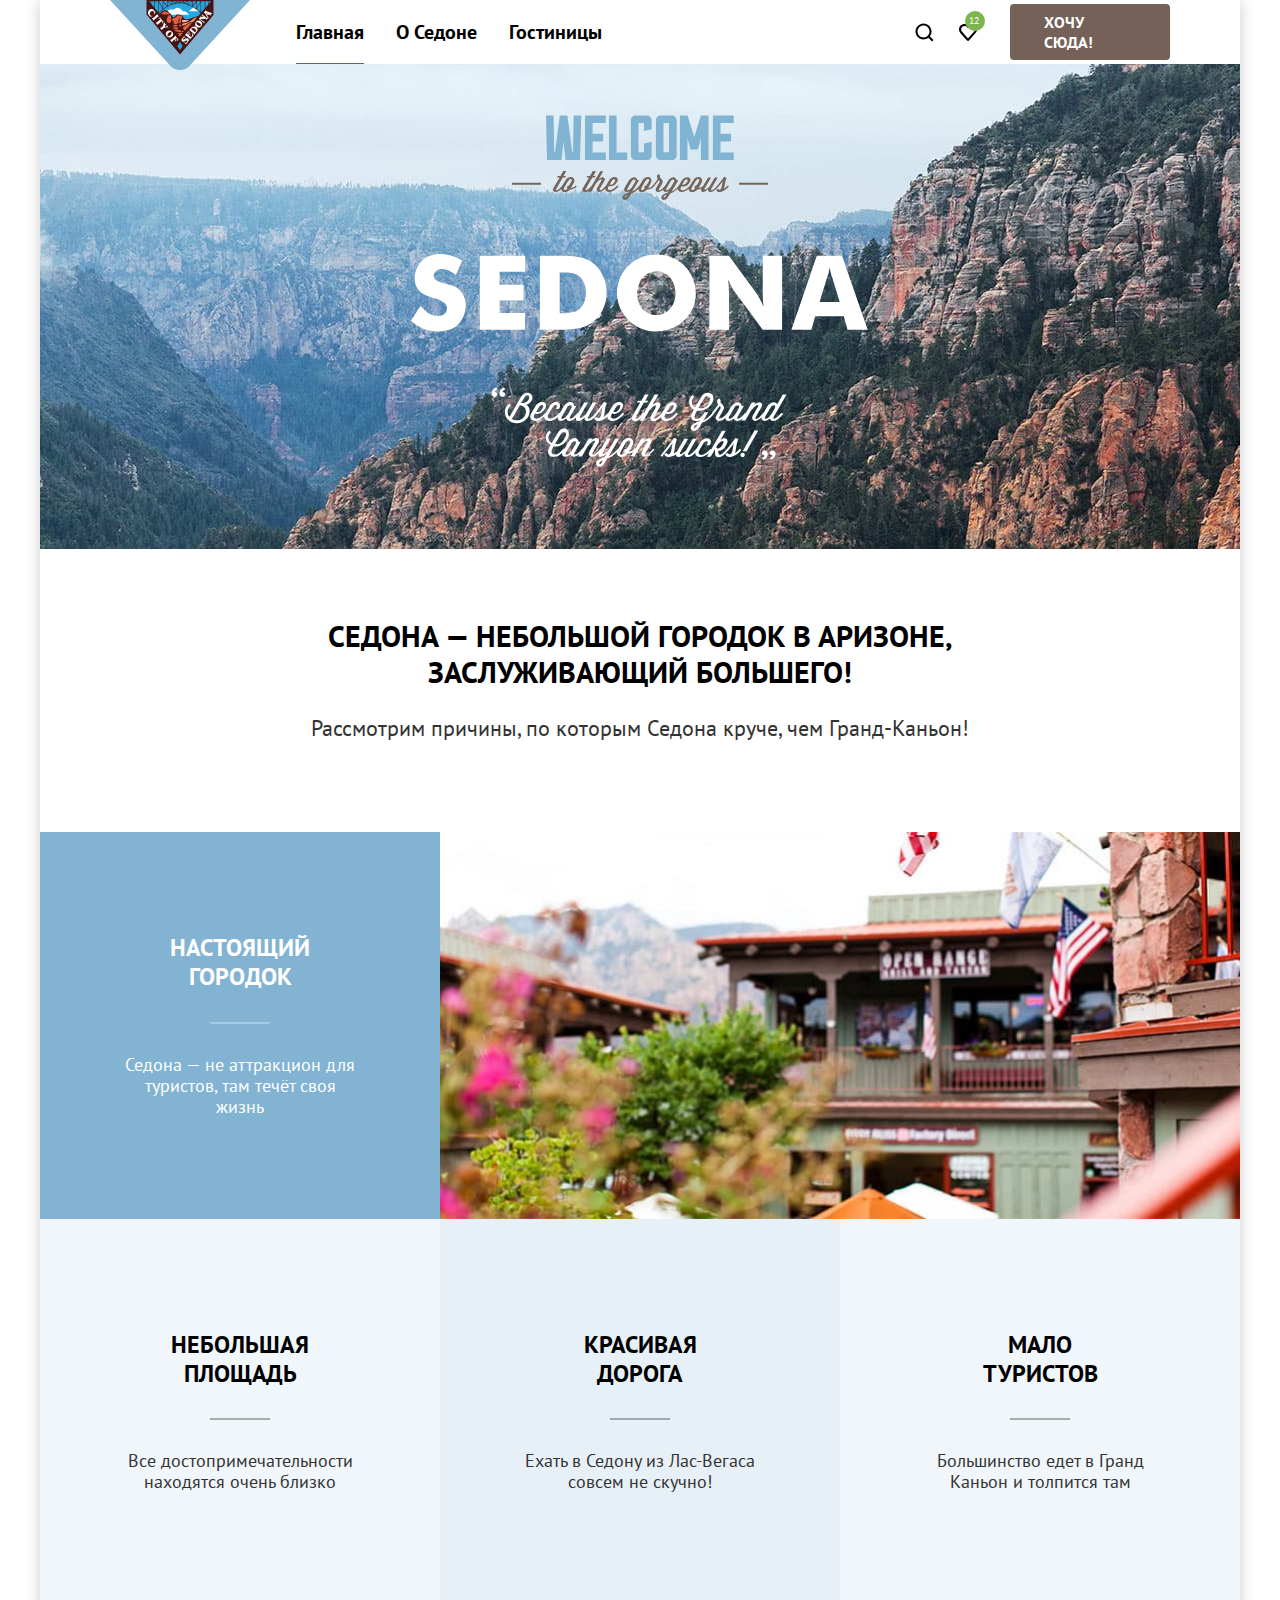
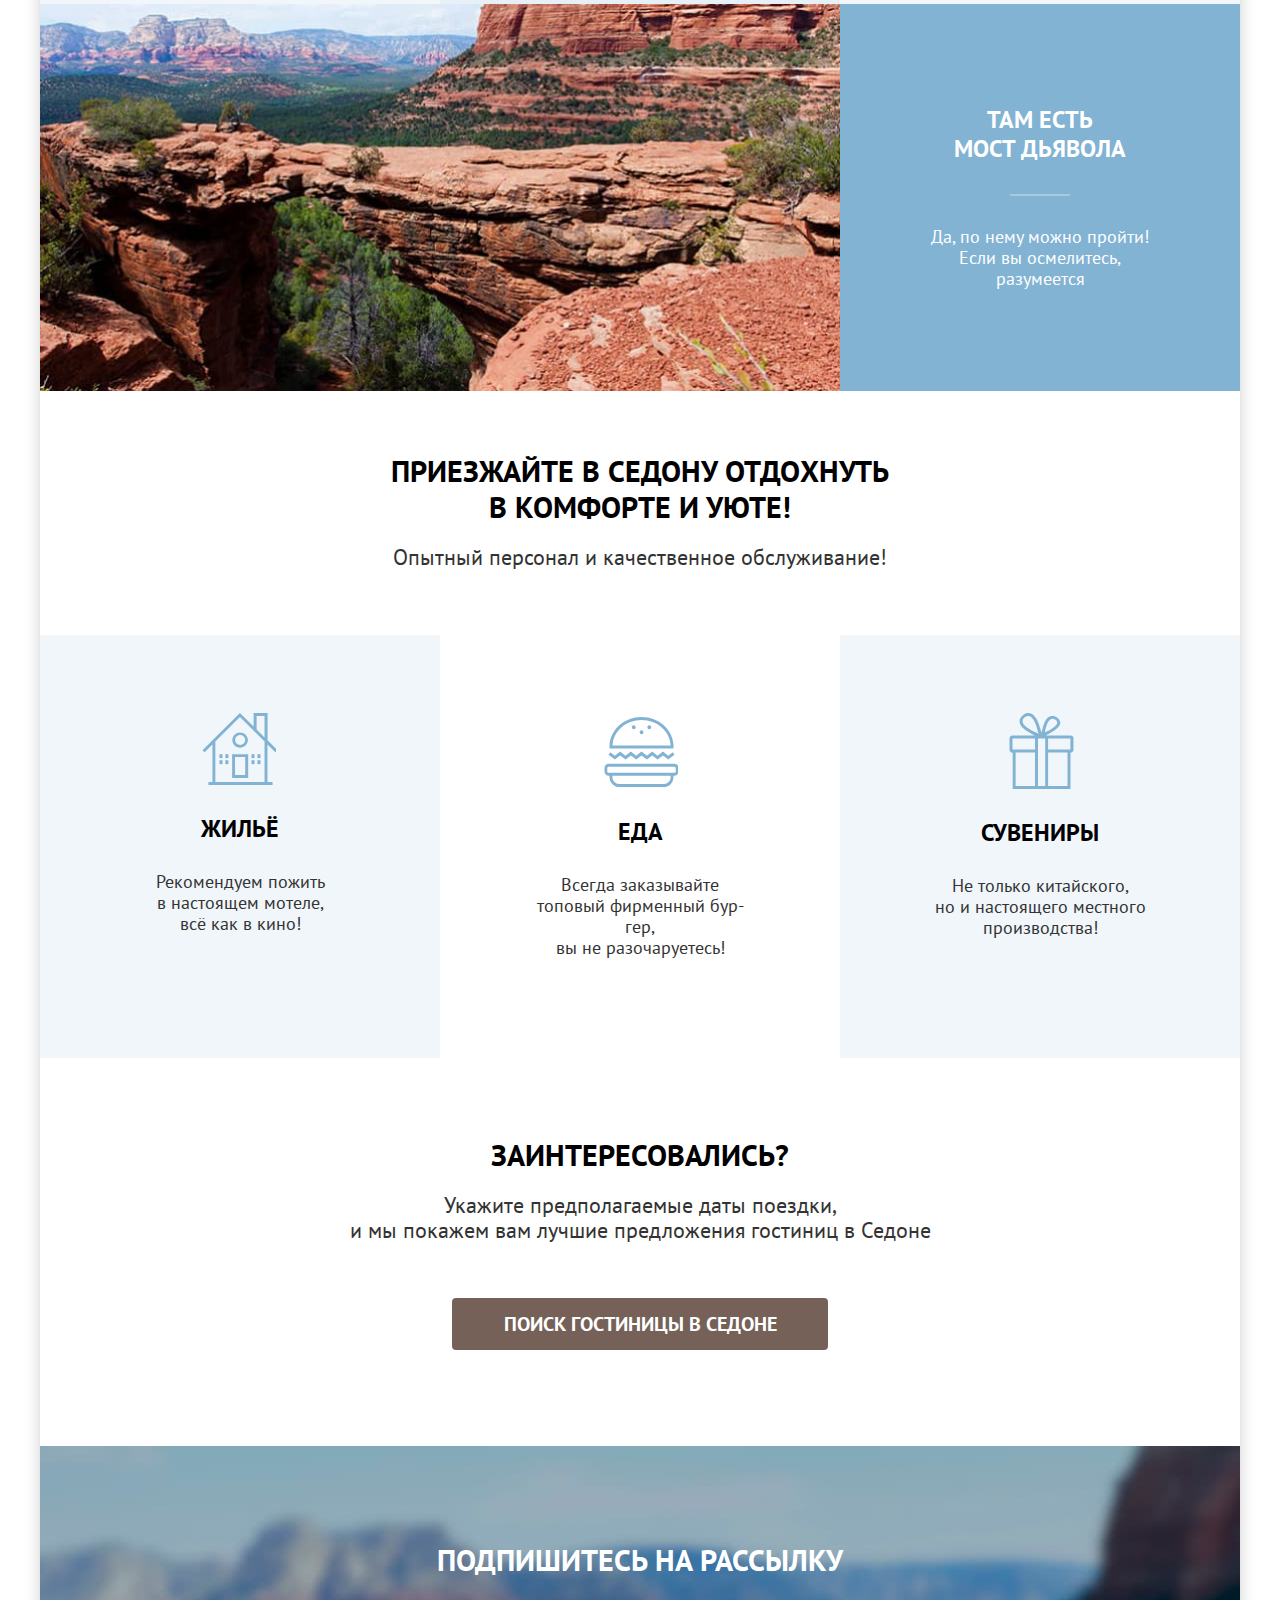
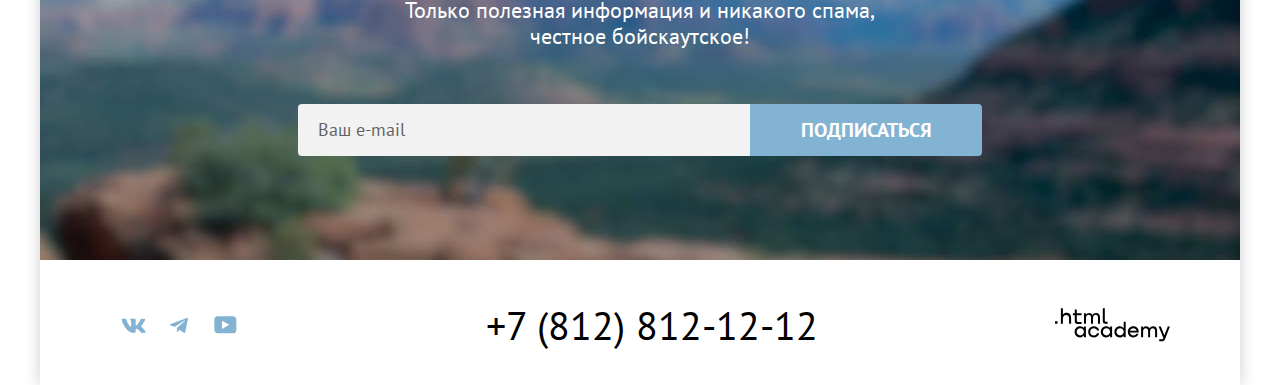
==== commit 52dfea7c: "правки" ====
--- a/index.html
+++ b/index.html
@@ -52,7 +52,7 @@
               </a>
             </li>
             <li class="navigation-item navigation-item-button">
-              <a class="button header-button" href="#search">Хочу сюда!</a>
+              <a class="button header-button" href="#openModal">Хочу сюда!</a>
             </li>
           </ul>
         </nav>
@@ -221,16 +221,6 @@
       </footer>
       <div class="modal-container modal-container-close">
         <div class="modal modal-booking">
-          <button class="modal-close-button">
-            <span class="visually-hidden">Закрыть</span>
-            <svg class="close-icon" aria-hidden="true" focusable="false" width="52" height="52" viewBox="0 0 52 52"
-              xmlns="http://www.w3.org/2000/svg">
-              <circle cx="26" cy="26" r="26" />
-              <path
-                d="m33.49 20.783-1.292-1.292-5.707 5.707-5.708-5.707-1.293 1.292 5.708 5.708-5.707 5.707 1.292 1.293 5.707-5.708 5.708 5.708 1.292-1.293-5.707-5.707 5.707-5.708Z"
-                fill="#000" />
-            </svg>
-          </button>
           <section class="modal-content">
             <h2 class="modal-title">Поиск гостиницы в Седоне</h2>
             <div class="all-modal-content">
@@ -305,6 +295,16 @@
             </form>
         </div>
         </section>
+        <button class="modal-close-button">
+          <span class="visually-hidden">Закрыть</span>
+          <svg class="close-icon" aria-hidden="true" focusable="false" width="52" height="52" viewBox="0 0 52 52"
+            xmlns="http://www.w3.org/2000/svg">
+            <circle cx="26" cy="26" r="26" />
+            <path
+              d="m33.49 20.783-1.292-1.292-5.707 5.707-5.708-5.707-1.293 1.292 5.708 5.708-5.707 5.707 1.292 1.293 5.707-5.708 5.708 5.708 1.292-1.293-5.707-5.707 5.707-5.708Z"
+              fill="#000" />
+          </svg>
+        </button>
       </div>
     </div>
   </div>
--- a/styles/styles.css
+++ b/styles/styles.css
@@ -1,37 +1,4 @@
-:root {
-  --font-family: "PT Sans", sans-serif;
-	--texts-second: #333;
-	--texts-error: #ff5757;
-	--texts-hover: #756157;
-	--texts-active: rgba(117, 97, 87, 0.3);
-	--texts-texts-basic: #000;
-	--texts-background-deafault: #fff;
-	--texts-background-small: rgba(255, 255, 255, 0.3);
-	--texts-background-hover: rgba(255, 255, 255, 0.6);
-	--texts-background-active: rgba(255, 255, 255, 0.3);
-	--buttons-basic: #756157;
-	--buttons-second: #82b3d3;
-	--buttons-select: #7db54f;
-	--buttons-disabled: #e5e5e5;
-	--buttons-brown-hover: #615048;
-	--buttons-blue-hover: #68a2ca;
-	--buttons-green-hover: #6c9e42;
-	--background-basic-1: #fff;
-	--background-basic-2: rgba(0, 0, 0, 0.3);
-	--background-basic-3: #82b3d3;
-	--background-second-1: rgba(131, 179, 211, 0.12);
-	--background-second-2: rgba(131, 179, 211, 0.2);
-	--icons-basic: #000;
-	--icons-second: #83b3d3;
-	--icons-text: #7db54f;
-	--icons-hover: #756157;
-	--icons-active: rgba(117, 97, 87, 0.3);
-	--icons-second-hover: #68a2ca;
-	--icons-second-active: rgba(104, 162, 202, 0.3);
-	--forms-inputs: #3f5e72;
-	--forms-elements-1: #e5e5e5;
-	--forms-elements-2: #f2f2f2;
-}
+
 *,
 *::before,
 *::after {
@@ -45,6 +12,7 @@
   src: url("../fonts/ptsans-400.woff2") format("woff2");
   font-display: swap;
 }
+
 @font-face {
   font-family: "PT Sans";
   font-style: normal;
@@ -52,6 +20,7 @@
   src: url("../fonts/ptsans-700.woff2") format("woff2");
   font-display: swap;
 }
+
 /* BODY */
 body {
   margin: 0 40px;
@@ -59,12 +28,14 @@
   height: 100%;
   font-family: "PT Sans", sans-serif;
   font-size: 18px;
-  line-height: 117%; /* 21px */
+  line-height: 117%;
+  /* 21px */
   color: #333333;
   background-color: #ffffff;
   box-shadow: 0 0 15px 0 rgba(0, 0, 0, 0.2);
 
 }
+
 .container {
   margin: 0 auto;
   padding: 0;
@@ -74,6 +45,7 @@
   display: flex;
   flex-direction: column;
 }
+
 /* Стики-футер - прибивает футер к низу страницы */
 .main-container {
   flex-grow: 1;
@@ -81,11 +53,13 @@
   margin: 0;
   padding: 0;
 }
+
 /* BUTTON */
 .button {
   font-family: inherit;
   font-size: 20px;
-  line-height: 180%; /* 36px */
+  line-height: 180%;
+  /* 36px */
   font-weight: 700;
   color: #ffffff;
   background-color: #756157;
@@ -94,7 +68,7 @@
   border-radius: 4px;
   padding: 8px 50px;
   width: 376px;
-  height: 52px;
+  min-height: 52px;
   border: none;
   cursor: pointer;
 }
@@ -103,15 +77,19 @@
   background-color: #615048;
   transition: all 0.3s ease-out;
 }
+
 button:focus {
   background-color: #615048;
 }
+
 button:focus:not(:focus-visible) {
   outline: none;
 }
+
 button:focus-visible {
   background-color: #615048;
 }
+
 button:active {
   background-color: #756157;
   color: rgba(255, 255, 255, 0.3);
@@ -125,10 +103,11 @@
 .header-button {
   display: block;
   width: 160px;
-  height: 36px;
+  min-height: 36px;
   font-family: inherit;
   font-size: 16px;
-  line-height: 125%; /* 20px */
+  line-height: 125%;
+  /* 20px */
   font-weight: 700;
   color: #ffffff;
   background-color: #756157;
@@ -137,32 +116,35 @@
   border-radius: 4px;
   padding: 8px 34px;
   border: none;
-  /*
-  margin-top: 14px;
-  margin-right: 70px; */
 }
 
 .header-button:hover {
   background-color: #615048;
   transition: all 0.3s ease-out;
 }
+
 .header-button:focus {
   background-color: #615048;
 }
+
 .header-button:focus:not(:focus-visible) {
   outline: none;
 }
+
 .header-button:focus-visible {
   background-color: #615048;
 }
+
 .header-button:active {
   background-color: #756157;
   color: rgba(255, 255, 255, 0.3);
 }
+
 .header-button:disabled {
   background-color: #E5E5E5;
   color: #ffffff;
 }
+
 .newsletter-button {
   font-family: inherit;
   background-color: #82B3D3;
@@ -175,21 +157,24 @@
   background-color: #68A2CA;
   transition: all 0.3s ease-out;
 }
-.newsletter-button:focus{
+
+.newsletter-button:focus {
   background-color: #68A2CA;
 }
+
 .newsletter-button:focus:not(:focus-visible) {
   outline: none;
 }
-.newsletter-button:focus-visible{
+
+.newsletter-button:focus-visible {
   background-color: #68A2CA;
 }
+
 .newsletter-button:active {
   background-color: #68A2CA;
   color: rgba(255, 255, 255, 0.3);
 }
 
-
 /* PAGES */
 .page-header {
   color: #000000;
@@ -197,27 +182,32 @@
   margin: 0;
   padding: 0;
 }
+
 .page-header-logo {
   display: block;
   margin: 0;
 }
+
 .navigation-logo {
   margin-bottom: -6px;
-    position: relative;
+  position: relative;
   z-index: 1;
   display: flex;
 }
+
 .navigation {
-display: flex;
-width: 1200px;
-padding: 0 70px;
-}
+  display: flex;
+  width: 1200px;
+  padding: 0 70px;
+}
+
 .navigation-item-button {
   margin: 0;
   margin-left: 20px;
   padding: 0;
   width: 160px;
 }
+
 .navigation-box {
   display: flex;
   flex-grow: 1;
@@ -226,35 +216,39 @@
   margin-left: 30px;
   min-width: 340px;
 }
+
 .navigation-list {
   margin: 0;
   padding: 0;
   list-style-type: none;
 }
 
-  .page-header-favorites {
-    display: block;
-    align-items: center;
-    justify-content: center;
-    width: 20px;
+.page-header-favorites {
+  display: block;
+  align-items: center;
+  justify-content: center;
+  width: 20px;
   height: 20px;
-  }
-  .page-header-search {
-    display: block;
-    align-items: center;
-    justify-content: center;
-    width: 20px;
+}
+
+.page-header-search {
+  display: block;
+  align-items: center;
+  justify-content: center;
+  width: 20px;
   height: 20px;
   position: relative;
-left: -1px;
-  }
+  left: -1px;
+}
+
 .navigation-list-pages {
-margin: 0;
-padding: 0;
-display: flex;
-flex-wrap: wrap;
-flex-grow: 1;
-}
+  margin: 0;
+  padding: 0;
+  display: flex;
+  flex-wrap: wrap;
+  flex-grow: 1;
+}
+
 .navigation-list-user {
   min-width: 268px;
   align-items: center;
@@ -262,47 +256,56 @@
   flex-wrap: wrap;
   margin: 0;
   margin-left: auto;
-padding: 0;
-  }
+  padding: 0;
+}
+
 .navigation-item-search {
   display: flex;
   margin: 0;
   flex-wrap: wrap;
   align-items: center;
 }
-  .navigation-item-favorites {
-   display: flex;
+
+.navigation-item-favorites {
+  display: flex;
   margin: 0;
   flex-wrap: wrap;
   align-items: center;
-  }
-.item-current{
-display: block;
-margin: 0;
-}
+}
+
+.item-current {
+  display: block;
+  margin: 0;
+}
+
 .navigation-item-pages {
   display: block;
   margin: 0;
 }
+
 .navigation-link {
   display: block;
   padding: 20px 16px;
   font-size: 20px;
-  line-height: 120%; /* 24px */
+  line-height: 120%;
+  /* 24px */
   font-weight: 700;
   text-align: center;
   color: #000000;
   background-color: #ffffff;
   text-decoration: none;
 }
+
 .navigation-link-current {
   span {
     border-bottom: 2px solid #756157;
-        padding-bottom: 18px;
+    padding-bottom: 18px;
     z-index: 1;
   }
 }
-.navigation-link-search, .navigation-link-favorites {
+
+.navigation-link-search,
+.navigation-link-favorites {
   width: 44px;
   display: flex;
   align-items: center;
@@ -311,22 +314,17 @@
 }
 
 .navigation-link-search {
-  /*background-image: url("../images/search.jpg");
-  background-repeat: no-repeat;
-  background-position: center;*/
   min-width: 44px;
   min-height: 64px;
   position: relative;
 }
 
 .navigation-link-favorites {
- /* background-image: url("../images/heart.jpg");
-  background-repeat: no-repeat;
-  background-position: center;*/
   min-width: 44px;
   min-height: 64px;
   position: relative;
 }
+
 .header-icon-favorites {
   position: absolute;
   top: 0;
@@ -336,6 +334,7 @@
   margin: auto;
   fill: #000000;
 }
+
 .header-icon-search {
   position: absolute;
   top: 0;
@@ -350,6 +349,7 @@
   fill: #756157;
   transition: all 0.3s ease-out;
 }
+
 .navigation-link-favorites:focus .header-icon-favorites {
   fill: #756157;
 }
@@ -357,6 +357,7 @@
 .navigation-link-favorites:focus:not(:focus-visible) {
   outline: none;
 }
+
 .navigation-link-favorites:focus-visible .header-icon-favorites {
   fill: #756157;
 }
@@ -366,13 +367,14 @@
 }
 
 .navigation-link-favorites:disabled .header-icon-favorites {
-  pointer-events:none;
+  pointer-events: none;
 }
 
 .navigation-link-search:hover .header-icon-search {
   fill: #756157;
   transition: all 0.3s ease-out;
 }
+
 .navigation-link-search:focus .header-icon-search {
   fill: #756157;
 }
@@ -380,6 +382,7 @@
 .navigation-link-search:focus:not(:focus-visible) {
   outline: none;
 }
+
 .navigation-link-search:focus-visible .header-icon-search {
   fill: #756157;
 }
@@ -389,28 +392,25 @@
 }
 
 .navigation-link-search:disabled .header-icon-search {
-  pointer-events:none;
-}
+  pointer-events: none;
+}
+
 .notification-badge {
-    display: block;
-    min-width: 20px;
-    height: 20px;
-    font-size: 10px;
-    line-height: 10px;
-    background-color: #7DB54F;
-    color: #ffffff;
-    border-radius: 100vw;
-    padding: 5px 5px 5px 4px;
-    text-decoration: none;
-    /*
-    margin-top: -20px;
-    margin-left: 17px; */
-    background-position: 50%;
-    position: absolute;
-    top: 11px;
-    left: 19px;
-    /*z-index: 1; */
-  }
+  display: block;
+  min-width: 20px;
+  height: 20px;
+  font-size: 10px;
+  line-height: 10px;
+  background-color: #7DB54F;
+  color: #ffffff;
+  border-radius: 100vw;
+  padding: 5px 5px 5px 4px;
+  text-decoration: none;
+  background-position: 50%;
+  position: absolute;
+  top: 11px;
+  left: 19px;
+}
 
 /* Основной контент */
 .main-page-container {
@@ -428,14 +428,11 @@
   background-repeat: no-repeat;
   position: relative;
   height: 485px;
-   /*background-image: url("../images/bg.jpg");*/
-/*background-size: 100% auto;*/
- /* background-position: center center;*/
 }
 
 .hero::after {
   display: block;
-  content:'';
+  content: '';
   position: absolute;
   width: 100%;
   height: 57px;
@@ -445,6 +442,7 @@
   left: 0;
   background-repeat: no-repeat;
 }
+
 /* Текст на баннере */
 
 .welcome-words {
@@ -456,12 +454,7 @@
 }
 
 /* Преимущества с картинками */
-/*.advantages-shadow {
-  box-shadow:
-  -40 0 20 0 #f2f2f2,
-  40 -40 20 0 #f2f2f2;
-}
-*/
+
 .advantages {
   padding: 0;
   margin: auto;
@@ -476,11 +469,13 @@
   max-width: 800px;
   margin-bottom: 90px;
 }
+
 .advantages-title {
   text-align: center;
   margin: 0;
   padding: 0;
 }
+
 .item-road-text {
   display: flex;
   flex-direction: column;
@@ -489,62 +484,66 @@
   justify-content: center;
   align-items: center;
 }
-.advantages-list-city, .advantages-list-bridge {
+
+.advantages-list-city,
+.advantages-list-bridge {
   padding: 0;
   margin: 0;
   width: 1200px;
   list-style-type: none;
   display: flex;
 }
+
 .advantages-item {
   margin: 0;
   padding: 0;
 }
-.advantages-item-city, .advantages-item-bridge {
+
+.advantages-item-city,
+.advantages-item-bridge {
   display: flex;
   width: 1200px;
   min-height: 385px;
-/*height: 385px;
-/* Если ставить min-height, у картинки снизу появляется отступ при переполнении текстового блока*/
   text-align: center;
   margin: 0;
   background-color: #82B3D3;
 }
+
 .item-city-text .advantages-list-title::after {
-content: '';
-display: block;
-width: 60px;
-height: 2px;
-margin: 30px auto;
-margin: 30px auto;
-background-color: rgba(255, 255, 255, 0.3);
-}
-
-.item-bridge-text .advantages-list-title::after {
   content: '';
   display: block;
   width: 60px;
   height: 2px;
   margin: 30px auto;
+  background-color: rgba(255, 255, 255, 0.3);
+}
+
+.item-bridge-text .advantages-list-title::after {
+  content: '';
+  display: block;
+  width: 60px;
+  height: 2px;
   margin: 30px auto;
   background-color: rgba(255, 255, 255, 0.3);
-  }
-
-.item-city-text, .item-bridge-text {
+}
+
+.item-city-text,
+.item-bridge-text {
   display: flex;
   flex-direction: column;
   justify-content: center;
   align-items: center;
-padding-top: 102px;
+  padding-top: 102px;
   padding-bottom: 102px;
   padding-left: 85px;
   padding-right: 85px;
   margin: auto;
   width: 400px;
-  min-height: 385px;  /* при min-height при переполнении отступ появляется только сверху */
+  min-height: 385px;
   hyphens: auto;
   color: #ffffff;
 }
+
 .advantages-img {
   width: 800px;
   height: 100%;
@@ -553,6 +552,7 @@
   padding: 0;
   object-fit: cover;
 }
+
 .advantages-list-square {
   display: flex;
   margin: 0;
@@ -561,7 +561,10 @@
   list-style-type: none;
   width: 1200px;
 }
-.advantages-item-square, .advantages-item-road, .advantages-item-tourist {
+
+.advantages-item-square,
+.advantages-item-road,
+.advantages-item-tourist {
   text-align: center;
   padding-top: 112px;
   padding-bottom: 112px;
@@ -581,9 +584,12 @@
   background-color: rgba(0, 0, 0, 0.3);
 }
 
-.advantages-item-square, .advantages-item-tourist, .welcome-advantages-item-blue {
+.advantages-item-square,
+.advantages-item-tourist,
+.welcome-advantages-item-blue {
   background-color: rgba(131, 179, 211, 12%)
 }
+
 .advantages-item-road {
   background-color: rgba(131, 179, 211, 20%)
 }
@@ -600,10 +606,12 @@
   padding: 0;
   display: block;
 }
+
 .advantages-list-description {
   margin: 0;
   padding: 0;
 }
+
 .advantages-square-title {
   display: flex;
   flex-direction: column;
@@ -616,16 +624,21 @@
   font-weight: 700;
   text-transform: uppercase;
   margin: 0;
-hyphens: auto;
-max-width: 175px;
-}
+  hyphens: auto;
+  max-width: 175px;
+}
+
 .advantages-list-description {
   hyphens: auto;
 }
-.advantages-title, .welcome-title, .booking-title {
+
+.advantages-title,
+.welcome-title,
+.booking-title {
   color: #000000;
   font-size: 30px;
-  line-height: 120%; /* 36px */
+  line-height: 120%;
+  /* 36px */
   font-weight: 700;
   text-align: center;
   text-transform: uppercase;
@@ -643,11 +656,13 @@
   font-family: "PT Sans", sans-serif;
   font-weight: 400;
   font-size: 22px;
-  line-height: 118%; /* 26px */
+  line-height: 118%;
+  /* 26px */
   text-align: center;
   hyphens: auto;
   margin: 0;
-margin-top: 26px; /*  25 */
+  margin-top: 26px;
+  /*  25 */
 }
 
 /* приезжайте в Седону + 3 карточки с иконкой  */
@@ -657,17 +672,21 @@
   margin-top: 64px;
   padding: 0;
 }
-.welcome-title{
+
+.welcome-title {
   display: block;
   margin-bottom: 20px;
-  margin-top: -2px; /* по макету 0  */
-
-}
+  margin-top: -2px;
+  /* по макету 0  */
+
+}
+
 .welcome-description {
   margin: 0;
   margin-bottom: 64px;
   padding: 0;
 }
+
 .welcome-advantages-list {
   list-style-type: none;
   width: auto;
@@ -677,18 +696,20 @@
   padding: 0;
   margin: 0;
 }
+
 .welcome-advantages-item-blue {
   display: flex;
   flex-direction: column;
   width: 400px;
   min-height: 385px;
   text-align: center;
-  padding-top: 78px;  /*  было 81 */
+  padding-top: 78px;
   padding-bottom: 81px;
   padding-left: 85px;
   padding-right: 85px;
   margin: 0;
 }
+
 .welcome-advantages-item-white {
   display: flex;
   flex-direction: column;
@@ -702,29 +723,36 @@
   margin: 0;
 }
 
-.welcome-description, .booking-description, .advantages-description {
+.welcome-description,
+.booking-description,
+.advantages-description {
   font-family: "PT Sans", sans-serif;
   font-weight: 400;
   font-size: 22px;
-  line-height: 118%; /* 26px */
-  text-align: center;
-}
+  line-height: 118%;
+  /* 26px */
+  text-align: center;
+}
+
 .welcome-advantages-title {
   font-family: "PT Sans", sans-serif;
   font-size: 24px;
-  line-height: 117%; /* 28px */
+  line-height: 117%;
+  /* 28px */
   font-weight: 700;
   text-align: center;
   text-transform: uppercase;
   color: #000000;
   margin: 0;
 }
+
 .welcome-advantages-description {
   color: #333333;
   text-align: center;
   font-family: "PT Sans", sans-serif;
   font-size: 18px;
-  line-height: 117%; /* 21px */
+  line-height: 117%;
+  /* 21px */
   font-weight: 400;
   display: block;
   padding-top: 10px;
@@ -766,33 +794,17 @@
   height: 72px;
   margin-bottom: 30px;
   background-image: url("../images/advantage-icon-burger.svg");
-  /*content: "";
-  display: block;
-  width: 74px;
-  height: 70px;
-  margin-bottom: 30px;
-background-image: url("../images/advantage-icon-burger.svg");
-background-position: 50%;*/
-
 }
 
 .welcome-item-gift::before {
-  /*content: "";
-  display: block;
-  width: 64px;
-  height: 76px;
-  background-image: url("../images/advantage-icon-gift.svg");
-background-repeat: no-repeat;
-background-position: 50%;
-margin-bottom: 30px;*/
-content: "";
-display: block;
-width: 75px;
+  content: "";
+  display: block;
+  width: 75px;
   height: 76px;
   margin: auto;
-margin-bottom: 30px;
-background-image: url("../images/advantage-icon-gift.svg");
-right: 50%;
+  margin-bottom: 30px;
+  background-image: url("../images/advantage-icon-gift.svg");
+  right: 50%;
 }
 
 
@@ -801,29 +813,35 @@
   text-align: center;
   padding: 0;
   margin: 0;
-  margin-top: 74px; /*  по макету 96 */
-}
+  margin-top: 74px;
+  /*  по макету 96 */
+}
+
 .booking-title {
   font-family: "PT Sans", sans-serif;
   font-size: 30px;
-  line-height: 120%; /* 36px */
+  line-height: 120%;
+  /* 36px */
   font-weight: 700;
   text-align: center;
   text-transform: uppercase;
   color: #000000;
   margin: 0;
   margin-bottom: 20px;
-  margin-top: 5px;  /* не по макету */
-}
+  margin-top: 5px;
+}
+
 .booking-description {
   font-family: "PT Sans", sans-serif;
   font-size: 22px;
-  line-height: 118%; /* 26px */
+  line-height: 118%;
+  /* 26px */
   font-weight: 400;
   text-align: center;
   color: #333333;
   margin: 0;
 }
+
 .booking-text {
   display: flex;
   flex-direction: column;
@@ -831,6 +849,7 @@
   margin-bottom: 54px;
   max-width: 800px;
 }
+
 /* пописка на рассылку  */
 .newsletter {
   color: #ffffff;
@@ -841,21 +860,24 @@
   text-align: center;
   align-items: center;
   display: flex;
-flex-direction: column;
-padding: 96px 258px 104px 258px;
-background-size: cover;
-margin-top: 96px;
-}
+  flex-direction: column;
+  padding: 96px 258px 104px 258px;
+  background-size: cover;
+  margin-top: 96px;
+}
+
 .newsletter-container {
   display: flex;
   flex-direction: column;
   margin: 0 auto;
   max-width: 800px;
 }
+
 .newsletter-title {
   color: #ffffff;
   font-size: 30px;
-  line-height: 120%; /* 36px */
+  line-height: 120%;
+  /* 36px */
   font-weight: 700;
   text-align: center;
   text-transform: uppercase;
@@ -863,16 +885,19 @@
   margin: 0;
   margin-bottom: 20px;
 }
+
 .newsletter-description {
   margin: 0;
   width: 592px;
   color: #ffffff;
   font-size: 22px;
-  line-height: 118%; /* 26px */
+  line-height: 118%;
+  /* 26px */
   font-weight: 400;
   text-align: center;
   hyphens: auto;
 }
+
 .newsletter-form {
   width: auto;
   height: auto;
@@ -880,29 +905,32 @@
   margin: 0 auto;
   margin-top: 54px;
 }
+
 .field {
-  font:inherit;
-  color: #000000;
-  line-height: 133%; /* 24px */
-font-weight: 700;
-font-size: 18px;
+  font: inherit;
+  color: #000000;
+  line-height: 133%;
+  /* 24px */
+  font-weight: 700;
+  font-size: 18px;
   border-radius: 4px 0 0 4px;
   padding: 14px 20px;
   width: 452px;
-  height: 52px;
+  min-height: 52px;
   border: none;
   background: #F2F2F2;
 
 }
 
 .field::placeholder {
-  font:inherit;
+  font: inherit;
   color: #000000;
   opacity: 0.6;
-  line-height: 133%; /* 24px */
+  line-height: 133%;
+  /* 24px */
   font-weight: 400;
   font-size: 18px;
-  }
+}
 
 /* Hover, Focus */
 .field:hover,
@@ -914,9 +942,11 @@
   outline: 2px solid #68A2CA;
   outline-offset: -2px;
 }
+
 .field:focus:not(:focus-visible) {
   outline: none;
 }
+
 .field:focus-visible {
   outline: 2px solid #68A2CA;
   outline-offset: -2px;
@@ -925,13 +955,15 @@
 .field:active {
   outline: none;
   border: none;
-  font:inherit;
+  font: inherit;
   color: #000000;
   opacity: 0.6;
-  line-height: 133%; /* 24px */
+  line-height: 133%;
+  /* 24px */
   font-weight: 400;
   font-size: 18px;
 }
+
 /* Disabled */
 .field:disabled,
 .field:disabled:hover {
@@ -954,11 +986,13 @@
 .page-footer {
   margin-top: auto;
 }
+
 .page-footer-container {
-display: flex;
-justify-content: space-between;
-margin: 45px 70px 40px 70px;  /* по макету верх 40 */
-padding: 0;
+  display: flex;
+  justify-content: space-between;
+  margin: 45px 70px 40px 70px;
+  /* по макету верх 40 */
+  padding: 0;
 }
 
 .footer-social {
@@ -988,7 +1022,7 @@
 .footer-button {
   min-width: 46px;
   min-height: 40px;
- padding: 8px;
+  padding: 8px;
   display: flex;
   justify-content: center;
   align-items: center;
@@ -1005,23 +1039,32 @@
   margin: auto;
   fill: #83B3D3;
 }
+
 .footer-button:hover svg {
   fill: #68A2CA;
   transition: all 0.3s ease-out;
-  }
-  .footer-button:focus svg {
-    fill: #68A2CA;
-  }
-  .footer-button:focus:not(:focus-visible) svg {
-    outline: none;
-  }
-  .footer-button:focus-visible svg {
-    fill: #68A2CA;
-  }
-
-  .footer-button:active svg {
-    fill:  rgba(104, 162, 202, 0.3);
-  }
+}
+
+.footer-button:focus svg {
+  fill: #68A2CA;
+}
+
+.footer-button:focus:not(:focus-visible) svg {
+  outline: none;
+}
+
+.footer-button:focus-visible svg {
+  fill: #68A2CA;
+}
+
+.footer-button:active svg {
+  fill: rgba(104, 162, 202, 0.3);
+}
+
+.footer-button:disabled svg {
+  pointer-events: none;
+}
+
 .footer-logo {
   display: flex;
   align-items: center;
@@ -1030,6 +1073,7 @@
   min-width: 115px;
   position: relative;
 }
+
 .htmlacademy {
   position: relative;
 }
@@ -1048,6 +1092,7 @@
   fill: #756157;
   transition: all 0.3s ease-out;
 }
+
 .htmlacademy:focus .footer-icon-academy {
   fill: #756157;
 }
@@ -1055,6 +1100,7 @@
 .htmlacademy:focus:not(:focus-visible) {
   outline: none;
 }
+
 .htmlacademy:focus-visible .footer-icon-academy {
   fill: #756157;
 }
@@ -1062,32 +1108,38 @@
 .htmlacademy:active .footer-icon-academy {
   fill: rgba(117, 97, 87, 0.3);
 }
+
 .footer-phone-link {
   display: flex;
   flex-wrap: wrap;
   font-size: 40px;
-  line-height: 100%; /* 40px */
+  line-height: 100%;
+  /* 40px */
   font-style: normal;
-font-weight: 400;
+  font-weight: 400;
   text-align: center;
   text-transform: uppercase;
   color: #000000;
   text-decoration: none;
- /* width: 331px; */
-}
+}
+
 .base-decoration:hover {
   color: #756157;
   transition: all 0.3s ease-out;
 }
+
 .base-decoration:focus {
   color: #756157;
 }
+
 .base-decoration:focus:not(:focus-visible) {
   outline: none;
 }
+
 .base-decoration:focus-visible {
   color: #756157;
 }
+
 .base-decoration:active {
   color: rgba(117, 97, 87, 0.3);
 }
@@ -1107,21 +1159,25 @@
   padding-top: 35px;
   margin-bottom: 50px;
 }
+
 .header-filter-title {
   display: block;
   font-family: "PT Sans", sans-serif;
   color: #ffffff;
   font-size: 60px;
-  line-height: 130%; /* 78px */
-  font-weight: 700;
-  margin: 0;
-  padding: 0;
-}
+  line-height: 130%;
+  /* 78px */
+  font-weight: 700;
+  margin: 0;
+  padding: 0;
+}
+
 .header-filter {
   display: flex;
   margin: 0;
   padding: 0;
 }
+
 .breadcrumbs-list {
   color: #ffffff;
   list-style-type: none;
@@ -1133,16 +1189,19 @@
   margin-bottom: 40px;
   margin-right: auto;
 }
+
 .breadcrumbs-link-text {
   font-family: "PT Sans", sans-serif;
   color: #ffffff;
   font-size: 16px;
-  line-height: 131%; /* 21px */
+  line-height: 131%;
+  /* 21px */
   font-weight: 400;
   display: flex;
   align-items: center;
   text-decoration: none;
   padding-right: 10px;
+  pointer-events: none;
 }
 
 .breadcrumbs-home {
@@ -1159,16 +1218,17 @@
   display: flex;
   align-items: center;
   justify-content: center;
-gap: 10px;
+  gap: 10px;
 }
 
 .breadcrumbs-link-icon::after {
-  content:'';
+  content: '';
   display: block;
   width: 7px;
   height: 10px;
   background-image: url(../images/arrow-breadcrumbs.svg);
 }
+
 .icon-home {
   top: 0;
   right: 0;
@@ -1177,53 +1237,59 @@
   margin: auto;
   fill: #ffffff;
 }
+
 .breadcrumbs-link-icon:hover .icon-home {
- fill: rgba(255, 255, 255, 0.6);
- transition: all 0.3s ease-out;
-}
+  fill: rgba(255, 255, 255, 0.6);
+  transition: all 0.3s ease-out;
+}
+
 .breadcrumbs-link-icon:focus .icon-home {
   fill: #ffffff;
- }
-
- .breadcrumbs-link-icon:focus:not(:focus-visible) .icon-home {
+}
+
+.breadcrumbs-link-icon:focus:not(:focus-visible) .icon-home {
   outline: none;
- }
-
- .breadcrumbs-link-icon:focus-visible .icon-home {
+}
+
+.breadcrumbs-link-icon:focus-visible .icon-home {
   fill: #ffffff;
- }
- .breadcrumbs-link-icon:active .icon-home {
+}
+
+.breadcrumbs-link-icon:active .icon-home {
   fill: rgba(255, 255, 255, 0.3);
- }
-
- .breadcrumbs-link-text:hover {
+}
+
+.breadcrumbs-link-text:hover {
   color: rgba(255, 255, 255, 0.6);
   transition: all 0.3s ease-out;
- }
- .breadcrumbs-link-text:focus {
-   color: #ffffff;
-  }
-
-  .breadcrumbs-link-text:focus:not(:focus-visible) {
-   outline: none;
-  }
-
-  .breadcrumbs-link-text:focus-visible {
-   color: #ffffff;
-  }
-  .breadcrumbs-link-text:active {
-   fill: rgba(255, 255, 255, 0.3);
-  }
-
-  .breadcrumbs-hotels {
-    display: flex;
-    justify-content: center;
-    align-items: center;
-    margin-right: auto;
-  }
-  .form-choice {
-    display: flex;
-  }
+}
+
+.breadcrumbs-link-text:focus {
+  color: #ffffff;
+}
+
+.breadcrumbs-link-text:focus:not(:focus-visible) {
+  outline: none;
+}
+
+.breadcrumbs-link-text:focus-visible {
+  color: #ffffff;
+}
+
+.breadcrumbs-link-text:active {
+  fill: rgba(255, 255, 255, 0.3);
+}
+
+.breadcrumbs-hotels {
+  display: flex;
+  justify-content: center;
+  align-items: center;
+  margin-right: auto;
+}
+
+.form-choice {
+  display: flex;
+}
 
 .control {
   position: relative;
@@ -1240,32 +1306,42 @@
   width: 20px;
   height: 20px;
   border-radius: 5px;
-background-color: #ffffff;
-}
+  background-color: #ffffff;
+}
+
 .control:hover .control-mark:hover {
   background-color: rgba(255, 255, 255, 0.6);
   transition: all 0.3s ease-out;
 }
+/*
+.control:focus {
+  background-color: rgba(255, 255, 255, 1);
+  outline: 3px solid #83B3D3;
+  outline-offset: 3px solid #83B3D3;
+}
 
 .control:focus .control-mark {
   background-color: rgba(255, 255, 255, 1);
-  outline: 3px solid #82B3D3;
-}
-
+  outline: 3px solid #83B3D3;
+  outline-offset: 3px solid #83B3D3;
+}
+*/
 .control:focus:not(:focus-visible) .control-mark {
   outline: none;
- }
-
- .control:focus-visible .control-mark {
+}
+/*
+.control:focus-visible .control-mark {
   outline: 3px solid #83B3D3;
- }
-
+  outline-offset: 3px solid #83B3D3;
+}
+*/
 .control:active .control-mark {
   background-color: rgba(255, 255, 255, 0.3);
 }
 
 .control-input:disabled + .control-mark {
   background-color: rgba(255, 255, 255, 0.3);
+  pointer-events: none;
 }
 
 .control-input[type="checkbox"]:checked + .control-mark::before {
@@ -1285,6 +1361,7 @@
   position: relative;
   padding-left: 36px;
 }
+
 .control-input-radio[type="radio"] + .control-mark {
   border-radius: 50%;
 }
@@ -1313,13 +1390,13 @@
 
 .control-radio:not(:focus-visible) .control-mark {
   outline: none;
- }
-
- .control-radio:focus-visible .control-mark {
+}
+
+.control-radio:focus-visible .control-mark {
   outline: 3px solid #83B3D3;
- }
-
- .control-radio:active .control-mark {
+}
+
+.control-radio:active .control-mark {
   background-color: rgba(255, 255, 255, 0.3);
 }
 
@@ -1343,20 +1420,23 @@
   cursor: pointer;
 }
 
- .catalog-filter-group-flat {
+.catalog-filter-group-flat {
   display: flex;
   margin: 0;
   margin-right: 70px;
   padding: 0;
 }
+
 .catalog-filter-title {
   font-family: "PT Sans", sans-serif;
   color: #ffffff;
   font-size: 20px;
-  line-height: 120%; /* 26px */
+  line-height: 120%;
+  /* 26px */
   font-weight: 700;
   margin-bottom: 32px;
 }
+
 .catalog-filter-list {
   color: #ffffff;
   list-style-type: none;
@@ -1377,26 +1457,31 @@
   gap: 2px;
   position: relative;
 }
-.set-price-min, .set-price-max {
+
+.set-price-min,
+.set-price-max {
   font-family: "PT Sans", sans-serif;
   font-size: 18px;
-  line-height: 133%; /* 24px */
+  line-height: 133%;
+  /* 24px */
   font-weight: 700;
   background-color: #ffffff;
   color: #000000;
   border: none;
   padding-left: 20px;
-  padding-right: 0;
+  padding-right: 40px;
   padding-top: 12px;
   padding-bottom: 12px;
   margin: 0;
 }
+
 .set-price-min {
   border-radius: 4px 0 0 4px;
   width: 143px;
   height: 48px;
   color: #000000;
 }
+
 .set-price-max::-webkit-outer-spin-button,
 .set-price-max::-webkit-inner-spin-button {
   appearance: none;
@@ -1409,71 +1494,61 @@
   margin: 0;
 }
 
-.set-price-min:focus {
-  outline: 3px solid #83B3D3;
-  outline-offset: -3px;
- }
-
- .set-price-min:focus:not(:focus-visible) {
+.set-price-min:focus:not(:focus-visible) {
   outline: none;
- }
-
- .set-price-min:focus-visible {
-  outline: 3px solid #83B3D3;
-  outline-offset: -3px;
- }
-
- .set-price-min:active {
+}
+
+.set-price-min:active {
   border: none;
- }
-
- .set-price-min:disabled {
+}
+
+.set-price-min:disabled {
   color: rgba(0, 0, 0, 0.3);
   background-color: #ffffff;
   border-color: rgba(0, 0, 0, 0.3);
   outline: 2px solid rgba(0, 0, 0, 0.3);
- }
+}
 
 .set-price-max {
   border-radius: 0 4px 4px 0;
-width: 143px;
-height: 48px;
-color: #000000;
-background: #ffffff;
-line-height: 24px;
-font-weight: 700;
-}
-
-.set-price-max:focus {
-  outline: 3px solid #83B3D3;
-  outline-offset: -3px;
- }
-
- .set-price-max:focus:not(:focus-visible) {
+  width: 143px;
+  height: 48px;
+  color: #000000;
+  background: #ffffff;
+  line-height: 24px;
+  font-weight: 700;
+}
+
+.set-price-max:focus:not(:focus-visible) {
   outline: none;
   border: none;
- }
-
- .set-price-max:focus-visible {
-  outline: 3px solid #83B3D3;
-  outline-offset: -3px;
- }
-
- .set-price-max:disabled {
+}
+
+.set-price-max:disabled {
   color: rgba(0, 0, 0, 0.3);
   background-color: #ffffff;
   border-color: rgba(0, 0, 0, 0.3);
   outline: 2px solid rgba(0, 0, 0, 0.3);
- }
+}
 
 input.set-price-min::placeholder {
-  font-weight: 700;
-  color: #000000;
+  font: inherit;
+  color: #000000;
+  opacity: 0.6;
+  line-height: 133%;
+  /* 24px */
+  font-weight: 400;
+  font-size: 18px;
 }
 
 input.set-price-max::placeholder {
-  font-weight: 700;
-  color: #000000;
+  font: inherit;
+  color: #000000;
+  opacity: 0.6;
+  line-height: 133%;
+  /* 24px */
+  font-weight: 400;
+  font-size: 18px;
 }
 
 .price-from {
@@ -1505,6 +1580,7 @@
   margin: 0;
   justify-content: flex-start;
 }
+
 .range-container {
   display: flex;
   align-items: center;
@@ -1513,13 +1589,14 @@
   margin-top: 36px;
   padding: 0;
 }
+
 .range-scale {
   position: relative;
   height: 4px;
   margin-bottom: 16px;
   background-color: rgba(255, 255, 255, 0.3);
   margin-top: 44px;
-width: 287px;
+  width: 287px;
 }
 
 .range-bar {
@@ -1527,6 +1604,7 @@
   height: 4px;
   background-color: #ffffff;
 }
+
 .range-toggle {
   position: absolute;
   width: 20px;
@@ -1552,6 +1630,7 @@
   transition: all 0.3s ease-out;
   background-color: #ffffff;
 }
+
 .toggle-min:focus {
   box-shadow: 0 4px 10px 0 rgba(0, 0, 0, 0.25);
   border: 3px solid #83B3D3;
@@ -1562,6 +1641,7 @@
   outline: none;
   background-color: #ffffff;
 }
+
 .toggle-min:focus-visible {
   background-color: #ffffff;
   border: 3px solid #83B3D3;
@@ -1569,9 +1649,10 @@
 
 .toggle-min:active {
   box-shadow: 0 7px 15px 0 rgba(0, 0, 0, 0.4);
-border: 2px solid #83B3D3;
+  border: 2px solid #83B3D3;
   background-color: #ffffff;
 }
+
 .toggle-min:disabled {
   background-color: #f2f2f2;
 }
@@ -1581,6 +1662,7 @@
   transition: all 0.3s ease-out;
   background-color: #ffffff;
 }
+
 .toggle-max:focus {
   box-shadow: 0 4px 10px 0 rgba(0, 0, 0, 0.25);
   border: 3px solid #83B3D3;
@@ -1591,16 +1673,18 @@
   outline: none;
   background-color: #ffffff;
 }
-.toggle-maxn:focus-visible {
+
+.toggle-max:focus-visible {
   background-color: #ffffff;
   border: 3px solid #83B3D3;
 }
 
 .toggle-max:active {
   box-shadow: 0 7px 15 0 rgba(0, 0, 0, 0.4);
-border: 2px solid #83B3D3;
+  border: 2px solid #83B3D3;
   background-color: #ffffff;
 }
+
 .toggle-max:disabled {
   background-color: #f2f2f2;
 }
@@ -1609,44 +1693,53 @@
   font-family: "PT Sans", sans-serif;
   color: #ffffff;
   font-size: 18px;
-  line-height: 128%; /* 23px */
+  line-height: 128%;
+  /* 23px */
   font-weight: 400;
 }
+
 .filter-price {
   font-family: "PT Sans", sans-serif;
   color: #ffffff;
   font-size: 20px;
-  line-height: 120%; /* 26px */
+  line-height: 120%;
+  /* 26px */
   font-weight: 700;
   padding: 0;
   margin: 0;
   margin-bottom: 32px;
 }
+
 fieldset {
   border-width: 0;
 }
 
 
-.price-from, .price-to {
+.price-from,
+.price-to {
   color: #000000;
   opacity: 0.3;
   font-family: "PT Sans", sans-serif;
   font-size: 18px;
-  line-height: 133%; /* 24px */
+  line-height: 133%;
+  /* 24px */
   font-weight: 400;
 }
 
 .range-price-from {
   margin-left: 22px;
 }
+
 .filter-fieldset-price {
   display: flex;
   flex-direction: column;
-gap: 2px;/*
+  gap: 2px;
+  /*
 width: 288px;*/
-margin: 0;
-padding: 0;
-}
+  margin: 0;
+  padding: 0;
+}
+
 .filter-fieldset-button {
   display: flex;
   flex-direction: column;
@@ -1656,6 +1749,7 @@
   margin-top: 56px;
   margin-left: auto;
 }
+
 .button-apply {
   background-color: #82B3D3;
   border-radius: 4px;
@@ -1667,7 +1761,8 @@
   margin-bottom: 32px;
   font-family: inherit;
   font-size: 16px;
-  line-height: 125%; /* 20px */
+  line-height: 125%;
+  /* 20px */
   text-decoration: none;
   font-weight: 700;
 }
@@ -1677,25 +1772,31 @@
   transition: all 0.3s ease-out;
   outline: none;
 }
+
 .button-apply:focus {
   background-color: #68A2CA;
 }
+
 .button-apply:focus:not(:focus-visible) {
   outline: none;
 }
+
 .button-apply:focus-visible {
   background-color: #68A2CA;
 }
+
 .button-apply:active {
   background-color: #82B3D3;
   color: rgba(255, 255, 255, 0.3);
   outline: none;
 }
+
 .button-apply:disabled {
   background-color: #E5E5E5;
   color: #ffffff;
   outline: none;
 }
+
 .button-reset {
   border-radius: 4px;
   width: 191px;
@@ -1703,12 +1804,13 @@
   text-align: center;
   padding: 0;
   margin: 0;
- background-color: rgba(131, 179, 211, 0);
- font-family: inherit;
- font-size: 16px;
- line-height: 125%; /* 20px */
- text-decoration: none;
- font-weight: 700;
+  background-color: rgba(131, 179, 211, 0);
+  font-family: inherit;
+  font-size: 16px;
+  line-height: 125%;
+  /* 20px */
+  text-decoration: none;
+  font-weight: 700;
 }
 
 .button-reset:hover {
@@ -1717,39 +1819,46 @@
   outline: none;
   transition: all 0.3s ease-out;
 }
+
 .button-reset:focus {
-  border: 3px solid #83B3D3;
+ /* border: 3px solid #83B3D3;*/
   color: #ffffff;
   background-color: rgba(255, 255, 255, 0);
 }
+
 .button-reset:focus:not(:focus-visible) {
   outline: none;
   background-color: rgba(255, 255, 255, 0);
 }
+/*
 .button-reset:focus-visible {
   border: 3px solid #83B3D3;
   color: #ffffff;
   background-color: rgba(255, 255, 255, 0);
 }
+*/
 .button-reset:active {
   color: rgba(255, 255, 255, 0.3);
   background-color: rgba(255, 255, 255, 0);
   outline: none;
 }
+
 .button-reset:disabled {
-  background-color: E5E5E5;
-color: rgba(255, 255, 255, 0.1);
-background-color: rgba(255, 255, 255, 0);
-outline: none;
-}
+  color: rgba(255, 255, 255, 0.1);
+  background-color: rgba(255, 255, 255, 0);
+  outline: none;
+}
+
 .filter-buttons {
   text-align: center;
 }
+
 .found-title {
   display: block;
   color: #000000;
   font-size: 30px;
-  line-height: 120%; /* 36px */
+  line-height: 120%;
+  /* 36px */
   text-decoration: none;
   text-transform: uppercase;
   font-weight: 700;
@@ -1759,28 +1868,24 @@
   margin-right: auto;
   justify-content: flex-start;
 }
-/*
-select {
-  appearance: none;
-  background: url(../images/arrow-filter.svg) no-repeat right;
-  background-position-x: calc(100% - 20px);
-}
-  */
+
 select:hover {
   border: 2px solid #68A2CA;
   transition: all 0.3s ease-out;
 }
+
 select:focus {
-
   border: 2px solid #68A2CA;
 }
+
 select:focus:not(:focus-visible) {
-
   border: none;
 }
+
 select:focus-visible {
   border: 2px solid #68A2CA;
 }
+
 select:disabled {
   border: 2px solid rgba(0, 0, 0, 0.3)
 }
@@ -1789,22 +1894,23 @@
   font-family: inherit;
   color: #333333;
   font-size: 18px;
-  line-height: 117%; /* 21px */
+  line-height: 117%;
+  /* 21px */
   text-decoration: none;
   font-weight: 400;
-border-radius: 4px;
-width: 292px;
-height: 49px;
-border: 2px solid #E5E5E5;
-margin-left: auto;
-padding: 0;
-padding-left: 20px;
-padding-right: 90px;
-background-image: url("../images/arrow-filter.svg");
-background-repeat: no-repeat;
-background-position: right 20px center;
-appearance: none;
-margin-top: -10px;
+  border-radius: 4px;
+  width: 292px;
+  height: 49px;
+  border: 2px solid #E5E5E5;
+  margin-left: auto;
+  padding: 0;
+  padding-left: 20px;
+  padding-right: 90px;
+  background-image: url("../images/arrow-filter.svg");
+  background-repeat: no-repeat;
+  background-position: right 20px center;
+  appearance: none;
+  margin-top: -10px;
 }
 
 .buttons-list {
@@ -1817,10 +1923,11 @@
   justify-content: space-between;
   padding: 0;
 }
+
 .button-filter-checked {
   width: 48px;
   height: 48px;
-text-align: center;
+  text-align: center;
   background: #ffffff;
   border: 2px solid #000000;
   border-radius: 4px;
@@ -1831,10 +1938,11 @@
   justify-content: center;
   position: relative;
 }
+
 .button-filter {
   width: 48px;
   height: 48px;
-text-align: center;
+  text-align: center;
   background: #ffffff;
   border: 2px solid #E5E5E5;
   border-radius: 4px;
@@ -1845,6 +1953,7 @@
   justify-content: center;
   position: relative;
 }
+
 .icon-filter {
   position: absolute;
   top: 0;
@@ -1854,32 +1963,40 @@
   margin: auto;
   fill: #000000;
 }
+
 .button-filter:hover {
   border: 2px solid #000000;
 }
+
 .button-filter:focus {
   border: 2px solid #68A2CA;
 }
+
 .button-filter:focus:not(:focus-visible) {
   outline: none;
 }
+
 .button-filter:focus-visible {
   border: 2px solid #68A2CA;
 }
+
 .button-filter:active {
   border: 2px solid #000000;
 }
+
 .results {
   margin: 0 auto;
   margin-top: 50px;
   padding: 0 70px;
 }
+
 .show {
-display: flex;
-margin: 0;
-padding: 0;
-margin-bottom: 40px;
-}
+  display: flex;
+  margin: 0;
+  padding: 0;
+  margin-bottom: 40px;
+}
+
 .hotel-list {
   margin: 0 auto;
   margin-top: 40px;
@@ -1893,9 +2010,10 @@
   gap: 20px;
   list-style-type: none;
 }
+
 .hotel-card {
   display: flex;
-flex-direction: column;
+  flex-direction: column;
   margin: 0;
   width: 340px;
   min-height: 438px;
@@ -1903,6 +2021,7 @@
   border-radius: 4px;
   padding: 20px;
 }
+
 .hotel-card-link {
   display: flex;
   flex-direction: column;
@@ -1910,33 +2029,32 @@
 }
 
 .hotel-card-lead {
-  /*flex-grow: 1;*/
   max-height: 100%;
   margin: 0;
   margin-bottom: 16px;
   padding: 0;
 }
+
 .hotel-card-title {
   display: block;
   margin: 0;
   margin-top: 16px;
-  /*
-  margin-left: 20px;
-  margin-top: 16px;*/
   padding: 0;
   color: #000000;
   font-size: 24px;
-  line-height: 117%; /* 28px */
-  font-weight: 700;
-}
+  line-height: 117%;
+  /* 28px */
+  font-weight: 700;
+}
+
 .hotel-card-image {
   display: block;
-margin: 0 auto;
-object-fit: cover;
-}
+  margin: 0 auto;
+  object-fit: cover;
+}
+
 .hotel-card-info {
   display: flex;
-/*margin: 16px 20px;*/
   justify-content: space-between;
   align-items: center;
   width: 300px;
@@ -1944,15 +2062,16 @@
   margin-top: auto;
   margin-bottom: 16px;
 }
+
 .hotel-card-info .price {
   display: flex;
   align-self: flex-end;
 }
+
 .card-info-apartment {
-display: block;
-margin: 0;
-}
-
+  display: block;
+  margin: 0;
+}
 
 .hotel-info-button {
   display: flex;
@@ -1962,9 +2081,13 @@
   width: 300px;
   height: 36px;
 }
+
 .button-more {
   width: 140px;
-  display: inline-block;
+  min-height: 36px;
+  display: flex;
+  align-items: center;
+  justify-content: center;
   background-color: #756157;
   padding: 8px 0;
   color: #ffffff;
@@ -1983,66 +2106,51 @@
 .button-more:hover {
   background-color: #615048;
 }
+
 .button-more:focus {
   background-color: #615048;
 }
+
 .button-more:focus:not(:focus-visible) {
   outline: none;
 }
+
 .button-more:focus-visible {
   background-color: #615048;
 }
+
 .button-more:active {
   background-color: #756157;
   color: rgba(255, 255, 255, 0.3);
 }
+
 .button-more:disabled {
   background-color: #E5E5E5;
   color: #ffffff;
 }
-/*
-.button-more {
-  display: flex;
-  flex-wrap: wrap;
+
+.button-rating {
+  display: flex;
+  justify-content: center;
   margin: 0 auto;
-  justify-content: center;
-  align-content: center;
-font-family: inherit;
-  font-size: 16px;
-  line-height: 125%; /* 20px */
- /*font-weight: 700;
- background-color: #756157;
-  color: #ffffff;
-  text-decoration: none;
-  text-transform: uppercase;
-  border-radius: 4px;
-  width: 140px;
-  height: auto;
-padding: 8px 26px;
-text-align: center;
-  }
-*/
-  .button-rating {
-    display: flex;
-    justify-content: center;
-    margin: 0 auto;
-    font-family: inherit;
+  font-family: inherit;
   color: #000000;
   background-color: #F2F2F2;
   width: 140px;
   height: 37px;
   border-radius: 4px;
   font-size: 16px;
-  line-height: 125%; /* 20px */
+  line-height: 125%;
+  /* 20px */
   text-transform: uppercase;
   text-align: center;
   font-weight: 400;
   padding: 9px 22px 8px 23px;
   text-decoration: none;
-  }
+}
+
 .button-favorites {
   width: 140px;
-  display: block;
   padding: 8px 0;
   color: #ffffff;
   background-color: #82B3D3;
@@ -2056,103 +2164,91 @@
   box-sizing: border-box;
   text-align: center;
   cursor: pointer;
-}
+  display: flex;
+  align-items: center;
+  justify-content: center;
+}
+
 .button-favorites:hover {
   background-color: #68A2CA;
 }
+
 .button-favorites:focus {
   background-color: #68A2CA;
 }
+
 .button-favorites:focus:not(:focus-visible) {
   outline: none;
 }
+
 .button-favorites:focus-visible {
   background-color: #68A2CA;
 }
+
 .button-favorites:active {
   background-color: #82B3D3;
   color: rgba(255, 255, 255, 0.3);
 }
+
 .button-favorites:disabled {
   background-color: #E5E5E5;
   color: #ffffff;
 }
 
-/*
-  .button-favorites {
-  background-color: #82B3D3;
+.button-favorites-done {
+  width: 140px;
+  display: flex;
+  align-items: center;
+  justify-content: center;
+  padding: 8px 0;
+  color: #ffffff;
+  background-color: #7DB54F;
+  border-radius: 4px;
   font-family: inherit;
+  font-weight: 700;
   font-size: 16px;
-  line-height: 125%; /* 20px */
-/*  font-weight: 700;
+  line-height: 20px;
+  text-transform: uppercase;
+  border: none;
+  box-sizing: border-box;
+  text-align: center;
+  text-decoration: none;
+  cursor: pointer;
+}
+
+.button-favorites-done:hover {
+  background-color: #6C9E42;
+}
+
+.button-favorites-done:focus {
+  background-color: #6C9E42;
+}
+
+.button-favorites-done:focus:not(:focus-visible) {
+  outline: none;
+}
+
+.button-favorites-done:focus-visible {
+  background-color: #6C9E42;
+}
+
+.button-favorites-done:active {
+  background-color: #7DB54F;
+  color: rgba(255, 255, 255, 0.3);
+}
+
+.button-favorites-done:disabled {
+  background-color: #E5E5E5;
   color: #ffffff;
-  border-radius: 4px;
+}
+
+.rating-stars {
+  display: block;
+  margin: 0;
   width: 140px;
-  height: 36px;
-padding: 8px 20px;
-text-align: center;
-  }
-  */
-  .button-favorites-done {
-    width: 140px;
-    display: block;
-    padding: 8px 0;
-    color: #ffffff;
-    background-color: #7DB54F;
-    border-radius: 4px;
-    font-family: inherit;
-    font-weight: 700;
-    font-size: 16px;
-    line-height: 20px;
-    text-transform: uppercase;
-    border: none;
-    box-sizing: border-box;
-    text-align: center;
-    text-decoration: none;
-    cursor: pointer;
-  }
-
-  .button-favorites-done:hover {
-    background-color: #6C9E42;
-  }
-  .button-favorites-done:focus {
-    background-color: #6C9E42;
-  }
-  .button-favorites-done:focus:not(:focus-visible) {
-    outline: none;
-  }
-  .button-favorites-done:focus-visible {
-    background-color: #6C9E42;
-  }
-  .button-favorites-done:active {
-    background-color: #7DB54F;
-    color: rgba(255, 255, 255, 0.3);
-  }
-  .button-favorites-done:disabled {
-    background-color: #E5E5E5;
-    color: #ffffff;
-  }
-  /*
-.button-favorites-done {
-    background-color: #7DB54F;
-    width: 140px;
-    height: 36px;
-  padding: 8px 18px;
-  text-align: center;
-font-family: inherit;
-font-size: 16px;
-line-height: 125%; /* 20px */
-/*font-weight: 700;
-color: #ffffff;
-    }
-*/
-.rating-stars {
-  display: block;
-  margin: 0;
-width: 140px;
-height: 37px;
-padding-top: 10px;
-padding-bottom: 10px;
+  height: 37px;
+  padding-top: 10px;
+  padding-bottom: 10px;
 }
 
 .rating {
@@ -2164,17 +2260,7 @@
   height: 37px;
   margin-top: 16px;
 }
-/*
-.about-hotel {
-  display: flex;
-  flex-direction: column;
-  align-items: end;
-  max-height: 100%;
-  margin: 0;
-  margin-bottom: auto;
-  padding: 0;
-  flex-grow: 1;
-}*/
+
 /* Пагинация */
 /* Link */
 .pagination-list {
@@ -2196,18 +2282,21 @@
   align-items: center;
   justify-content: center;
   width: 60px;
-height: 60px;
-vertical-align: middle;
-}
+  height: 60px;
+  vertical-align: middle;
+}
+
 .pagination-item-none {
   display: flex;
   justify-content: center;
   color: #000000;
   border-radius: 4px;
-  align-items: center; /* end чтобы точки были ниже */
+  align-items: center;
+  /* end чтобы точки были ниже */
   width: 60px;
-height: 60px;
-}
+  height: 60px;
+}
+
 .pagination-item-current {
   background: #F2F2F2;
   border-radius: 4px;
@@ -2215,18 +2304,20 @@
   place-items: center;
   display: grid;
   width: 60px;
-height: 60px;
-vertical-align: middle;
-}
+  height: 60px;
+  vertical-align: middle;
+}
+
 .pagination-link {
   display: flex;
   align-items: center;
   justify-content: center;
   width: 60px;
-height: 60px;
+  height: 60px;
   color: #ffffff;
   font-size: 20px;
-  line-height: 180%; /* 36px */
+  line-height: 180%;
+  /* 36px */
   text-decoration: none;
   font-weight: 700;
   text-align: center;
@@ -2236,13 +2327,16 @@
   background-color: #68A2CA;
   border-radius: 4px;
 }
+
 .pagination-link:focus-visible {
   background-color: #68A2CA;
 }
+
 .pagination-link:active {
   background-color: #82B3D3;
   color: rgba(255, 255, 255, 0.3);
 }
+
 .pagination-link-current {
   color: #000000;
   font-weight: bold;
@@ -2252,30 +2346,35 @@
   color: #000000;
   display: flex;
   text-align: center;
-flex-direction: column;
-align-items: center;
-justify-content: center;
-padding: 96px 258px 104px 258px;
-}
+  flex-direction: column;
+  align-items: center;
+  justify-content: center;
+  padding: 96px 258px 104px 258px;
+}
+
 .newsletter-hotels .newsletter-form {
   width: auto;
   height: auto;
   display: flex;
 }
+
 .newsletter-hotels-title {
   font-size: 30px;
-  line-height: 120%; /* 36px */
+  line-height: 120%;
+  /* 36px */
   font-weight: 700;
   text-align: center;
   text-transform: uppercase;
   color: #000000;
   margin: 0;
 }
+
 .newsletter-hotels-description {
   font-family: "PT Sans", sans-serif;
   font-weight: 400;
   font-size: 22px;
-  line-height: 118%; /* 26px */
+  line-height: 118%;
+  /* 26px */
   text-align: center;
   color: #333333;
   margin: auto;
@@ -2294,6 +2393,7 @@
   clip: rect(0, 0, 0, 0);
   border: 0;
 }
+
 .modal-container {
   position: fixed;
   top: 0;
@@ -2304,11 +2404,10 @@
   background-color: rgba(242, 242, 242, 0.8);
 }
 
-/*
 .modal-container-close {
   display: none;
 }
-  */
+
 .modal {
   position: relative;
   margin: auto;
@@ -2316,11 +2415,10 @@
   background-color: #ffffff;
   box-shadow: 0 25px 50px 0 rgba(0, 0, 0, 0.15);
 }
+
 .modal-booking {
   width: 717px;
   min-height: 576px;
-/*  top: 396px;
-  left: 281px;*/
   padding: 64px 70px 64px 70px;
   border-radius: 30px;
 }
@@ -2334,11 +2432,14 @@
   height: 52px;
   background-color: #ffffff;
   border: none;
+  border-radius: 50%;
   /*background-image: url("../images/modal-close.svg");*/
   background-repeat: no-repeat;
   background-position: center;
   cursor: pointer;
-}
+  padding-left: 40px;
+}
+
 .close-icon {
   position: absolute;
   top: 0;
@@ -2348,9 +2449,10 @@
   margin: auto;
   fill: #f2f2f2;
 }
+
 .modal-close-button:hover .close-icon {
   background-color: #ffffff;
-  fill:rgba(0, 0, 0, 0.3)
+  fill: rgba(0, 0, 0, 0.3)
 }
 
 .modal-close-button:focus {
@@ -2367,11 +2469,14 @@
   margin-bottom: 64px;
   font-family: "PT Sans", sans-serif;
   font-size: 30px;
-  line-height: 120%; /* 36px*/
+  line-height: 120%;
+  /* 36px*/
   font-weight: 700;
   color: #000000;
   text-transform: uppercase;
-}
+  max-width: 490px;
+}
+
 .all-modal-content {
   display: flex;
   flex-direction: column;
@@ -2381,7 +2486,8 @@
   margin: 0 auto;
 }
 
-.date-checkin, .date-checkout {
+.date-checkin,
+.date-checkout {
   display: flex;
   justify-content: start;
   align-items: center;
@@ -2400,7 +2506,9 @@
   justify-content: start;
   align-items: center;
 }
-.checkin-form, .checkout-form {
+
+.checkin-form,
+.checkout-form {
   width: auto;
   height: auto;
   margin: 0 auto;
@@ -2424,6 +2532,7 @@
   align-self: flex-start;
   margin: 0;
 }
+
 .kids-form {
   width: auto;
   height: auto;
@@ -2432,12 +2541,15 @@
   margin: 0;
   margin-bottom: 48px;
 }
-.checkin-field, .checkout-field {
-  font:inherit;
-  color: #000000;
-  line-height: 133%; /* 24px */
-font-weight: 700;
-font-size: 18px;
+
+.checkin-field,
+.checkout-field {
+  font: inherit;
+  color: #000000;
+  line-height: 133%;
+  /* 24px */
+  font-weight: 700;
+  font-size: 18px;
   border-radius: 4px;
   padding: 12px 20px 12px 20px;
   width: 440px;
@@ -2445,19 +2557,20 @@
   border: none;
   background: #F2F2F2;
   background-image: url(../images/date-modal.svg);
-    background-repeat: no-repeat;
-    background-position: right 20px center;
-    appearance: none;
-cursor: pointer;
+  background-repeat: no-repeat;
+  background-position: right 20px center;
+  appearance: none;
+  cursor: pointer;
 }
 
 .checkin-field:hover {
   background-color: #e5e5e5;
 }
+
 .checkin-field:focus {
   background-color: #e5e5e5;
-  outline: 2px solid #82b3d3;
-}
+}
+
 .checkin-field:active {
   background-color: #e5e5e5;
   outline: 2px solid #82b3d3;
@@ -2466,27 +2579,31 @@
 .checkout-field:hover {
   background-color: #e5e5e5;
 }
+
 .checkout-field:focus {
   background-color: #e5e5e5;
-  outline: 2px solid #82b3d3;
-}
+}
+
 .checkout-field:active {
   background-color: #e5e5e5;
   outline: 2px solid #82b3d3;
 }
+
 .checkin-field::placeholder {
   color: #000000;
 }
+
 .checkout-field::placeholder {
   color: #000000;
 }
 
 .adult-field {
-  font:inherit;
-  color: #000000;
-  line-height: 133%; /* 24px */
-font-weight: 700;
-font-size: 18px;
+  font: inherit;
+  color: #000000;
+  line-height: 133%;
+  /* 24px */
+  font-weight: 700;
+  font-size: 18px;
   width: 110px;
   height: 48px;
   border: none;
@@ -2504,46 +2621,52 @@
 
 .adult-field:focus {
   background-color: #e5e5e5;
-  outline: 2px solid #82b3d3;
-}
+  /*outline: 2px solid #82b3d3;*/
+}
+
 .adult-field:active {
   background-color: #e5e5e5;
   outline: 2px solid #82b3d3;
 }
+
 .adult-field:disabled {
-  pointer-events:none;
+  pointer-events: none;
 }
 
 .kids-field {
-  font:inherit;
-  color: #000000;
-  line-height: 133%; /* 24px */
-font-weight: 700;
-font-size: 18px;
-border-radius: 4px;
+  font: inherit;
+  color: #000000;
+  line-height: 133%;
+  /* 24px */
+  font-weight: 700;
+  font-size: 18px;
+  border-radius: 4px;
   width: 110px;
   height: 48px;
   border: none;
   background: #F2F2F2;
   display: flex;
-    justify-content: center;
-    padding: 0;
-    text-align: center;
+  justify-content: center;
+  padding: 0;
+  text-align: center;
 }
 
 .kids-field:hover {
   background-color: #e5e5e5;
 }
+
 .kids-field:focus {
   background-color: #e5e5e5;
-  outline: 2px solid #82b3d3;
-}
+  /*outline: 2px solid #82b3d3;*/
+}
+
 .kids-field:active {
   background-color: #e5e5e5;
   outline: 2px solid #82b3d3;
 }
+
 .kids-field:disabled {
-  pointer-events:none;
+  pointer-events: none;
 }
 
 .adult-field::placeholder {
@@ -2575,28 +2698,31 @@
   margin-right: 88px;
   width: 110px;
 }
+
 .minus-old {
   position: absolute;
   border: none;
   width: 40px;
   height: 48px;
-background-color: transparent;
-top: 0;
- left: 0;
- display: flex;
- justify-content: center;
- align-items: center;
- padding: 0;
- cursor: pointer;
+  background-color: transparent;
+  top: 0;
+  left: 0;
+  display: flex;
+  justify-content: center;
+  align-items: center;
+  padding: 0;
+  cursor: pointer;
 }
 
 .plus-old:hover {
   background-color: transparent;
 }
+
 .minus-old:hover {
   background-color: transparent;
 }
-.minus-old:hover .minus-icon svg{
+
+.minus-old:hover .minus-icon svg {
   background-color: transparent;
   fill: #756157;
 }
@@ -2610,24 +2736,30 @@
   background-color: transparent;
   fill: #756157;
 }
+
 .plus-old:focus {
   background-color: transparent;
 }
-.plus-old:focus .plus-icon{
+
+.plus-old:focus .plus-icon {
   background-color: transparent;
   fill: #756157;
 }
+
 .minus-old:active {
   background-color: transparent;
 }
+
 .minus-old:active .minus-icon {
   background-color: transparent;
   fill: rgba(117, 97, 87, 0.3)
 }
+
 .plus-old:active {
   background-color: transparent;
 }
-.plus-old:active .plus-icon{
+
+.plus-old:active .plus-icon {
   background-color: transparent;
   fill: rgba(117, 97, 87, 0.3)
 }
@@ -2637,37 +2769,38 @@
   border: none;
   width: 40px;
   height: 48px;
-top: 0;
- right: 0;
- display: flex;
- justify-content: center;
- align-items: center;
- padding: 0;
- background-color: transparent;
- cursor: pointer;
-}
+  top: 0;
+  right: 0;
+  display: flex;
+  justify-content: center;
+  align-items: center;
+  padding: 0;
+  background-color: transparent;
+  cursor: pointer;
+}
+
 .minus-icon {
   fill: #756157;
   fill-opacity: 0.3;
- position: absolute;
- top: 23px;
- right: 0;
- bottom: 0;
- left: 13px;
- margin: 0;
+  position: absolute;
+  top: 23px;
+  right: 0;
+  bottom: 0;
+  left: 13px;
+  margin: 0;
 }
 
 .plus-icon {
   fill: #756157;
   fill-opacity: 0.3;
- /*position: absolute;*/
- top: 0;
- right: 0;
- bottom: 0;
- left: 0;
- margin: 0;
- padding: 0;
- display: block;
+  /*position: absolute;*/
+  top: 0;
+  right: 0;
+  bottom: 0;
+  left: 0;
+  margin: 0;
+  padding: 0;
+  display: block;
 }
 
 .kids-buttons {
@@ -2683,32 +2816,34 @@
   width: 20px;
   height: 20px;
   background-color: transparent;
-top: 16px;
- left: 45px;
- display: flex;
- align-items: center;
- padding: 0;
- cursor: pointer;
+  top: 16px;
+  left: 45px;
+  display: flex;
+  align-items: center;
+  padding: 0;
+  cursor: pointer;
 }
 
 .minus-kids:hover {
   background-color: transparent;
 }
+
 .plus-kids:hover {
   background-color: transparent;
 }
+
 .plus-kids {
   position: absolute;
   border: none;
   width: 20px;
   height: 20px;
   background-color: transparent;
-top: 16px;
- left: 115px;
- display: flex;
- align-items: center;
- padding: 0;
- cursor: pointer;
+  top: 16px;
+  left: 115px;
+  display: flex;
+  align-items: center;
+  padding: 0;
+  cursor: pointer;
 }
 
 .checkin-date-label {
@@ -2716,11 +2851,11 @@
   justify-content: flex-start;
   align-items: center;
   padding-right: 24px;
-  font:inherit;
+  font: inherit;
   color: #000000;
   line-height: 120%;
-font-weight: 700;
-font-size: 20px;
+  font-weight: 700;
+  font-size: 20px;
 }
 
 .checkout-date-label {
@@ -2728,11 +2863,11 @@
   justify-content: flex-start;
   align-items: center;
   padding-right: 18px;
-  font:inherit;
+  font: inherit;
   color: #000000;
   line-height: 120%;
-font-weight: 700;
-font-size: 20px;
+  font-weight: 700;
+  font-size: 20px;
 }
 
 .adult-form-label {
@@ -2740,79 +2875,82 @@
   justify-content: flex-start;
   align-items: center;
   margin-right: 46px;
-  font:inherit;
+  font: inherit;
   color: #000000;
   line-height: 120%;
-font-weight: 700;
-font-size: 20px;
+  font-weight: 700;
+  font-size: 20px;
 }
 
 .kids-form-label {
   display: flex;
   justify-content: flex-start;
   align-items: center;
-  font:inherit;
+  font: inherit;
   color: #000000;
   line-height: 120%;
-font-weight: 700;
-font-size: 20px;
-}
-
+  font-weight: 700;
+  font-size: 20px;
+}
 
 .checkin-past {
   display: block;
   margin-bottom: 23px;
   margin-right: auto;
   margin-left: 157px;
-  font:inherit;
+  font: inherit;
   color: #FF5757;
   line-height: 131%;
-font-weight: 400;
-font-size: 16px;
-margin-top: 4px;
-}
+  font-weight: 400;
+  font-size: 16px;
+  margin-top: 4px;
+}
+
 .checkout-rooms {
   display: block;
   margin-bottom: 23px;
   margin-right: auto;
   margin-left: 157px;
   margin-top: 4px;
-  font:inherit;
+  font: inherit;
   color: #333333;
   line-height: 131%;
-font-weight: 400;
-font-size: 16px;
-}
+  font-weight: 400;
+  font-size: 16px;
+}
+
 .modal-find {
   font-family: inherit;
   background-color: #82B3D3;
   border-radius: 10px;
   width: 577px;
   min-height: 60px;
-  padding: 18px 77px;
-  font:inherit;
+  font: inherit;
   color: #ffffff;
   line-height: 120%;
-font-weight: 700;
-font-size: 20px;
-text-transform: uppercase;
-margin-top: 48px;
-}
-
+  font-weight: 700;
+  font-size: 20px;
+  text-transform: uppercase;
+  margin-top: 48px;
+}
 
 .modal-find:hover {
   background-color: #68A2CA;
   transition: all 0.3s ease-out;
 }
-.modal-find:focus{
+
+.modal-find:focus {
   background-color: #68A2CA;
 }
+
 .modal-find:focus:not(:focus-visible) {
   outline: none;
 }
-.modal-find:focus-visible{
+
+.modal-find:focus-visible {
   background-color: #68A2CA;
 }
+
 .modal-find:active {
   background-color: #68A2CA;
   color: rgba(255, 255, 255, 0.3);
@@ -2821,11 +2959,11 @@
 .modal-find:disabled {
   background-color: #68A2CA;
   color: rgba(255, 255, 255, 0.3);
-  pointer-events:none;
+  pointer-events: none;
 }
 
 .tooltip {
-display: block;
+  display: block;
   width: 26px;
   height: 26px;
   position: relative;
@@ -2838,11 +2976,13 @@
   display: block;
   background-color: rgba(255, 255, 255, 0);
   cursor: pointer;
+  border-radius: 50%;
 }
 
 .tooltip-toggle:hover {
   background-color: rgba(255, 255, 255, 0);
 }
+
 .tooltip-icon {
   width: 100%;
   height: 100%;
@@ -2851,7 +2991,6 @@
   background-color: rgba(255, 255, 255, 0);
 }
 
-
 .tooltip-toggle:hover .tooltip-icon {
   color: #68A2CA;
 }
@@ -2877,13 +3016,15 @@
 }
 
 .tooltip-toggle:disabled .tooltip-icon {
-pointer-events: none;
-}
+  pointer-events: none;
+}
+
 .tooltip-text {
   background-color: #333333;
   color: #ffffff;
   font-size: 16px;
-  line-height: 125%; /* 20px*/
+  line-height: 125%;
+  /* 20px*/
   font-weight: 400;
   text-transform: none;
   padding: 18px 20px;
@@ -2894,29 +3035,32 @@
   position: absolute;
   margin-top: 16px;
   margin-right: 42px;
-  left: 50%; /* 86 */
+  left: 50%;
+  /* 86 */
   transform: translateX(-50%);
   z-index: 1;
- /*display: none;*/
-}
+  display: none;
+}
+
 .tooltip-toggle:hover + .tooltip-text,
 .tooltip-toggle:focus + .tooltip-text {
   display: block;
 }
+
 .form-label-icon {
   position: relative;
   padding-right: 10px;
 }
 
 .tooltip-text::before {
-  content:'';
+  content: '';
   background-image: url("../images/triangle-tooltip.svg");
   width: 19px;
   height: 9px;
-  position:absolute;
+  position: absolute;
   bottom: 100%;
-  left:0;
-  right:0;
+  left: 0;
+  right: 0;
   margin-left: auto;
   margin-right: auto;
   margin-top: 6px;
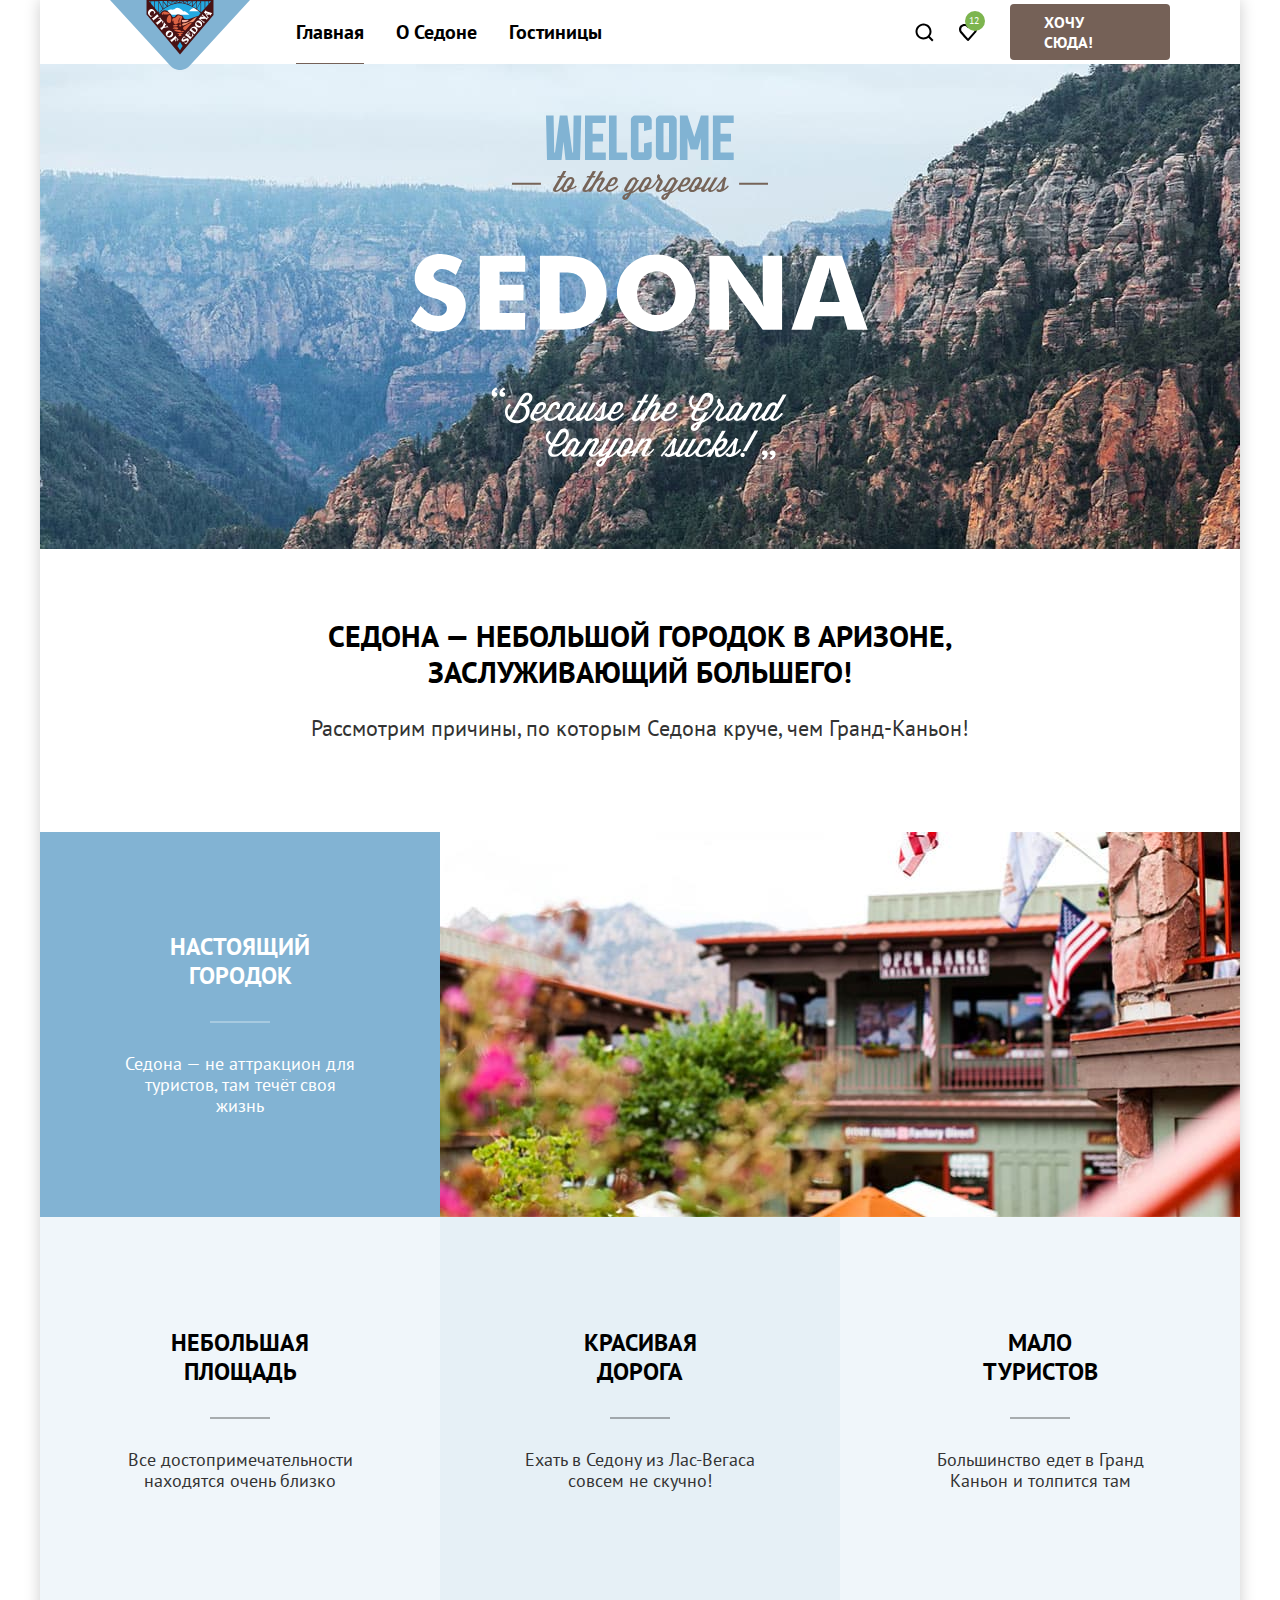
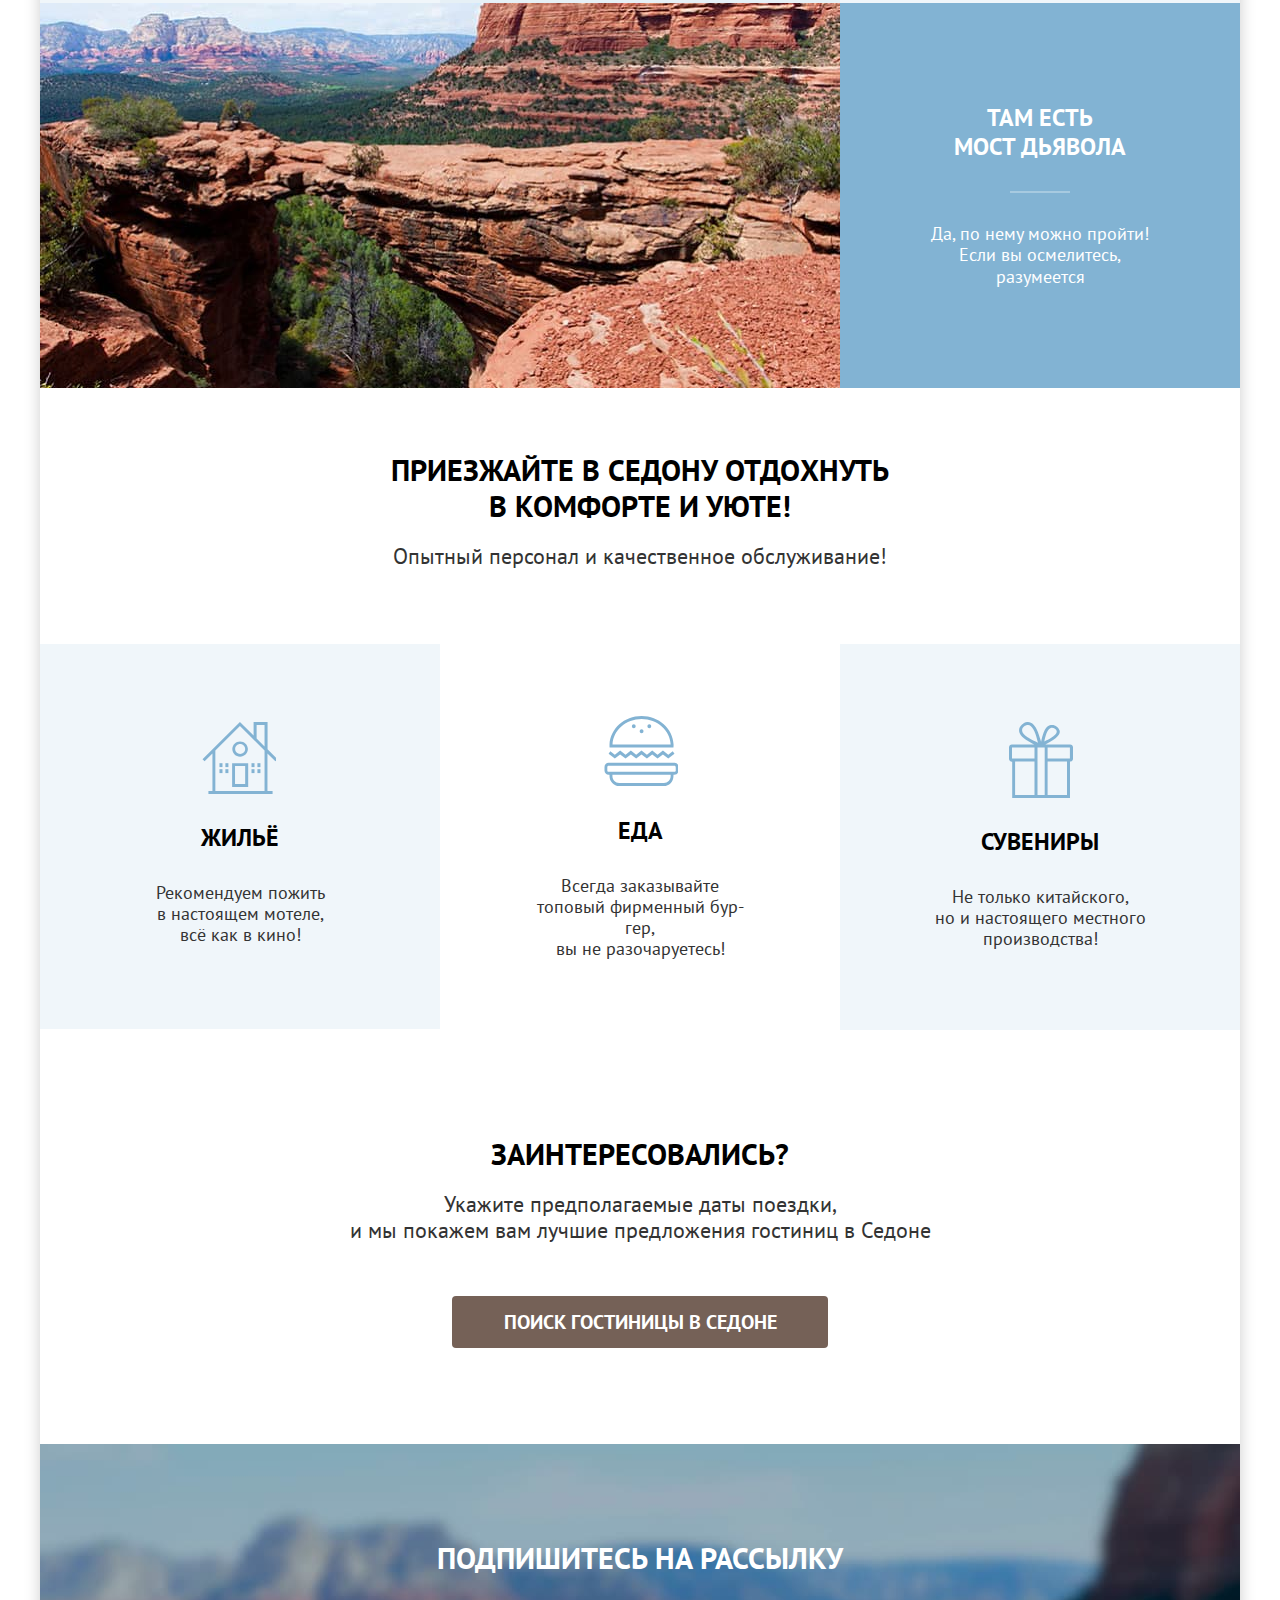
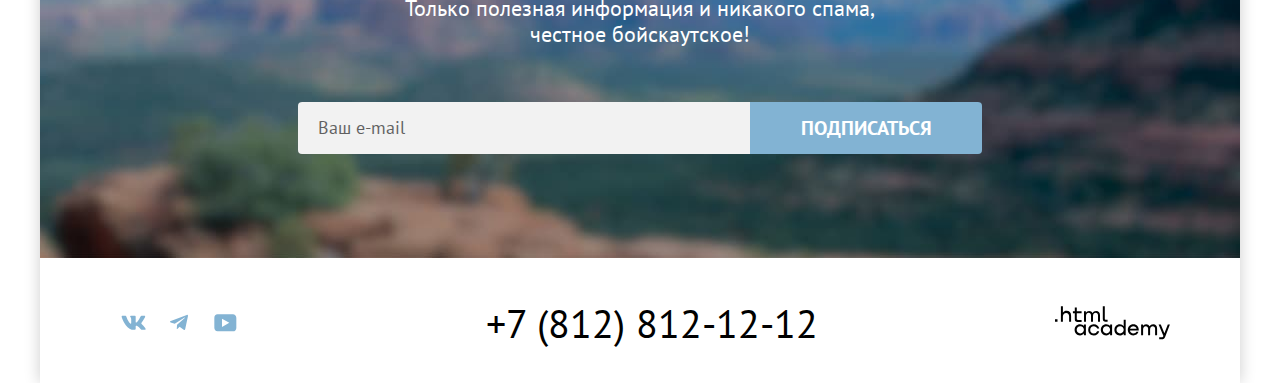
==== commit 785c9eff: "Итоговые правки" ====
--- a/index.html
+++ b/index.html
@@ -10,7 +10,7 @@
 
   <body>
     <div class="container">
-      <header class="page-header">
+      <header class="page-header" data-test="header">
         <nav class="navigation">
           <a class="navigation-logo" href="index.html" aria-current="page">
             <img class="page-header-logo" src="images/logo.svg" width="140" height="70" alt="Логотип сайта Седона»">
@@ -52,21 +52,20 @@
               </a>
             </li>
             <li class="navigation-item navigation-item-button">
-              <a class="button header-button" href="#openModal">Хочу сюда!</a>
+              <a class="button header-button" href="#search">Хочу сюда!</a>
             </li>
           </ul>
         </nav>
       </header>
-      <main class="main main-container">
+      <main class="main main-container" data-test="main">
         <div class="main-page-container">
-          <section class="hero">
+          <section class="hero" data-test="hero">
             <h1 class="visually-hidden">Седона - городок в Аризоне</h1>
             <img class="welcome-words" src="images/welcome.svg" width="458" height="352"
               alt="Welcome to the gorgeous Sedona, because the Grand Canyon sucks!">
           </section>
 
-          <div class="advantages-shadow">
-            <section class="advantages">
+            <section class="advantages" data-test="advantages">
               <div class="advantages-text">
                 <h2 class="advantages-title">Седона — небольшой городок в Аризоне,<br>
                   заслуживающий большего!</h2>
@@ -113,8 +112,7 @@
                 </li>
               </ul>
             </section>
-          </div>
-          <section class="welcome">
+          <section class="welcome" data-test="service">
             <div class="welcome-title-container">
               <h2 class="welcome-title">Приезжайте в Седону отдохнуть в комфорте и уюте!</h2>
               <p class="welcome-description">Опытный персонал и качественное обслуживание!</p>
@@ -143,13 +141,14 @@
               </li>
             </ul>
           </section>
-          <section class="booking">
+          <section class="booking" data-test="search">
             <div class="booking-text">
               <h2 class="booking-title">Заинтересовались?</h2>
               <p class="booking-description">Укажите предполагаемые даты поездки,<br>и мы покажем вам лучшие предложения
                 гостиниц в Седоне</p>
             </div>
-            <button class="button booking-button" type="button">Поиск гостиницы в Седоне</button>
+            <!--вернуть type "button", если опять будет кнопка-->
+            <label tabindex="0" for="modal-toggle" class="button booking-button">Поиск гостиницы в Седоне</label>
           </section>
           <section class="newsletter">
             <h2 class="newsletter-title">Подпишитесь на рассылку</h2>
@@ -164,7 +163,7 @@
           </section>
         </div>
       </main>
-      <footer class="page-footer">
+      <footer class="page-footer" data-test="footer">
         <div class="page-footer-container">
           <section class="footer-social">
             <h2 class="visually-hidden">Контакты</h2>
@@ -203,7 +202,6 @@
           </section>
           <section class="footer-phone">
             <h2 class="visually-hidden">Телефон для связи</h2>
-            <span class="visually-hidden">Телефон для связи</span>
             <a class="footer-phone-link base-decoration" href="tel:+78128121212">+7 (812) 812-12-12</a>
           </section>
           <section class="footer-logo">
@@ -214,99 +212,115 @@
                 <path
                   d="M0 13.26v2.6h2.5v-2.6H0Zm11.6-8.4c-1.6 0-2.8.7-3.6 1.7h-.1V.36h-2v15.5h2v-5.3c0-2.1 1.3-3.6 3.3-3.6 1.8 0 2.9 1.4 2.9 3.2v5.7h2v-6.1c.1-3-1.8-4.9-4.5-4.9Zm15 .3h-4.8v-3.7h-2v3.8h-1.9v2h1.9v6c0 1.7 1 2.7 2.7 2.7h4.1v-2h-3.7c-.7 0-1.1-.4-1.1-1.1v-5.7h4.8v-2Zm14.5-.2c-1.6 0-2.9.8-3.5 2.1h-.1c-.6-1.2-1.8-2.1-3.4-2.1-1.4 0-2.5.8-3.1 1.8h-.1v-1.6H29v10.6h2v-5.4c0-2 1-3.5 2.6-3.5 1.5 0 2.4 1 2.4 2.6v6.3h2v-5.6c0-2.4 1.4-3.3 2.6-3.3 1.5 0 2.4 1 2.4 2.6v6.3h2v-6.5c.1-2.5-1.4-4.3-3.9-4.3Zm6.7 8.1c0 1.7 1 2.7 2.8 2.7h2v-2h-1.7c-.7 0-1.1-.4-1.1-1.1V.36h-2v12.7Zm-18.9 7c-.9-1.1-2.2-1.8-3.9-1.8-3.1 0-5.4 2.3-5.4 5.6s2.3 5.6 5.4 5.6c1.8 0 3-.8 3.8-1.9h.1v1.6h2v-10.6h-2v1.5Zm-3.6 7.4c-2.2 0-3.6-1.6-3.6-3.6s1.4-3.6 3.6-3.6 3.6 1.6 3.6 3.6c0 1.9-1.4 3.6-3.6 3.6Zm18.9-5.1c-.5-2.4-2.6-4.1-5.4-4.1a5.4 5.4 0 0 0-5.6 5.6c0 3.1 2.2 5.6 5.6 5.6 2.8 0 4.9-1.8 5.4-4.2h-2.1a3.4 3.4 0 0 1-3.3 2.3c-2.2 0-3.6-1.6-3.6-3.6s1.4-3.6 3.6-3.6c1.6 0 2.8 1 3.3 2.2h2.1v-.2Zm10.9-2.3c-.9-1.1-2.2-1.8-3.9-1.8-3.1 0-5.4 2.3-5.4 5.6s2.3 5.6 5.4 5.6c1.8 0 3-.8 3.8-1.9h.1v1.6h2v-10.6h-2v1.5Zm-3.6 7.4c-2.2 0-3.6-1.6-3.6-3.6s1.4-3.6 3.6-3.6 3.6 1.6 3.6 3.6c0 1.9-1.5 3.6-3.6 3.6Zm17.2-7.3c-.9-1.1-2.2-1.9-3.9-1.9-3.1 0-5.4 2.3-5.4 5.6s2.2 5.6 5.4 5.6c1.7 0 3-.8 3.8-1.8h.1v1.5h2v-15.4h-2v6.4Zm-3.6 7.3c-2.2 0-3.6-1.6-3.6-3.6s1.4-3.6 3.6-3.6 3.6 1.6 3.6 3.6c-.1 2-1.5 3.6-3.6 3.6Zm13.2-9.2c-3.3 0-5.5 2.5-5.5 5.6 0 3 2.1 5.6 5.5 5.6 2.5 0 4.5-1.3 5.2-3.6h-2.1c-.5 1-1.6 1.6-3 1.6-1.9 0-3.3-1.3-3.4-2.9h8.8c.2-3.6-2-6.3-5.5-6.3Zm0 1.9c1.7 0 3 1 3.3 2.6h-6.5c.3-1.5 1.5-2.6 3.2-2.6Zm19.9-1.9c-1.6 0-2.9.8-3.6 2h-.1c-.6-1.2-1.8-2-3.4-2-1.4 0-2.5.7-3.1 1.8v-1.5h-1.9v10.6h2v-5.4c0-2 1-3.4 2.6-3.5 1.5 0 2.4 1 2.4 2.6v6.3h2v-5.6c0-2.4 1.4-3.3 2.6-3.3 1.5 0 2.4 1 2.4 2.6v6.3h2v-6.5c.1-2.6-1.4-4.4-3.9-4.4Zm11.2 9.1-3.6-8.9h-2.2l4.8 11.6c-.3.9-.7 1.2-1.7 1.2h-2.5v2h2.5c1.8 0 2.8-.8 3.5-2.6l4.7-12.2h-2.1l-3.4 8.9Z" />
               </svg>
-              <!--<img src="images/logo-footer.svg" width="115" height="33" alt="Разработано в HTML Academy">-->
             </a>
           </section>
         </div>
       </footer>
-      <div class="modal-container modal-container-close">
-        <div class="modal modal-booking">
-          <section class="modal-content">
-            <h2 class="modal-title">Поиск гостиницы в Седоне</h2>
-            <div class="all-modal-content">
-              <form action="https://echo.htmlacademy.ru/" method="post">
-                <div class="date-checkin">
-                  <label class="checkin-date-label" for="checkin-date-field">Дата Заезда:</label>
-                  <input class="checkin-field" type="text" id="checkin-date-field" name="checkin-date-field"
-                    placeholder="27 апреля 2020" required>
-                </div>
-                <span class="checkin-past">Мы не можем отправить вас в прошлое.</span>
-                <div class="date-checkout">
-                  <label class="checkout-date-label" for="checkout-date-field">Дата Выезда:</label>
-                  <input class="checkout-field" type="text" id="checkout-date-field" name="checkout-date-field"
-                    placeholder="1 сентября 2023" required>
-                </div>
-                <span class="checkout-rooms">На эти даты есть свободные номера. Пока есть.</span>
-                <div class="guests">
-                  <div class="adults">
-                    <label class="adult-form-label" for="adults-check">Взрослые:</label>
-                    <div class="adults-buttons">
-                      <button class="minus-old" type="button">
-                        <svg class="minus-icon" aria-hidden="true" focusable="false" width="14" height="2"
-                          viewBox="0 0 14 2" fill="currentColor" xmlns="http://www.w3.org/2000/svg">
-                          <path d="M0 0L0 2L14 2V0L0 0Z" />
-                        </svg>
-                      </button>
-                      <input class="adult-field" type="number" name="adults-button" id="adults-check" value="2"
-                        placeholder="2">
-                      <button class="plus-old" type="button">
-                        <svg class="plus-icon" aria-hidden="true" focusable="false" width="14" height="14"
-                          viewBox="0 0 14 14" fill="currentColor" xmlns="http://www.w3.org/2000/svg">
-                          <path d="M14 6H8V0H6V6H0V8H6V14H8V8H14V6Z" />
-                        </svg>
-                      </button>
-                    </div>
-                  </div>
-                  <div class="kids">
-                    <span class="kids-form-label form-label-icon">
-                      <label class="kids-form-label kids" for="children-check">Дети:</label>
-                      <span class="tooltip">
-                        <button class="tooltip-toggle" type="button" aria-labelledby="tooltip-kids-form">
-                          <svg class="tooltip-icon" aria-hidden="true" focusable="false" width="26" height="26"
-                            fill="currentColor" viewBox="0 0 26 26" xmlns="http://www.w3.org/2000/svg">
-                            <circle cx="13" cy="13" r="13" />
-                            <path fill-rule="evenodd" clip-rule="evenodd" d="M12 7h2v2h-2V7Zm2 12h-2v-9h2v9Z"
-                              fill="#fff" />
+      <!--Модальное окно-->
+      <div class="modal-container modal-container-close" data-test="modal">
+        <input type="checkbox" hidden name="modal-toggle" id="modal-toggle" class="modal-toggle">
+        <div class="modal-inner-container">
+          <div class="modal modal-booking">
+            <section class="modal-content">
+              <h2 class="modal-title">Поиск гостиницы в Седоне</h2>
+              <div class="all-modal-content">
+                <form action="https://echo.htmlacademy.ru/" method="post">
+                  <div class="date-checkin">
+                    <label class="checkin-date-label" for="checkin-date-field">Дата Заезда:</label>
+                    <input class="checkin-field" type="text" id="checkin-date-field" name="checkin-date-field"
+                      value="27 апреля 2020" placeholder="Укажите дату" required>
+                  </div>
+                  <span class="checkin-past">Мы не можем отправить вас в прошлое.</span>
+                  <div class="date-checkout">
+                    <label class="checkout-date-label" for="checkout-date-field">Дата Выезда:</label>
+                    <input class="checkout-field" type="text" id="checkout-date-field" name="checkout-date-field"
+                      value="1 сентября 2023" placeholder="Укажите дату" required>
+                  </div>
+                  <span class="checkout-rooms">На эти даты есть свободные номера. Пока есть.</span>
+                  <div class="guests">
+                    <div class="adults">
+                      <label class="adult-form-label" for="adults-check">Взрослые:</label>
+                      <div class="adults-buttons">
+                        <button class="minus-old" type="button" onclick="handleChangeCount('children-check', 'minus')">
+                          <span class="visually-hidden">Уменьшить количество взрослых</span>
+                          <svg class="minus-icon" aria-hidden="true" focusable="false" width="14" height="2"
+                            viewBox="0 0 14 2" fill="currentColor" xmlns="http://www.w3.org/2000/svg">
+                            <path d="M0 0L0 2L14 2V0L0 0Z" />
                           </svg>
                         </button>
-                        <span class="tooltip-text" role="tooltip" id="tooltip-kids-form">Укажите количество детей,
-                          которые будут с вами, возраст которых от 6 до 18 лет. Дети до 6 лет размещаются бесплатно.</span>
+                        <input class="adult-field" type="number" name="adults-button" id="adults-check" value="2"
+                          placeholder="2">
+
+                        <button class="plus-old" type="button" onclick="handleChangeCount('children-check', 'plus')">
+                          <span class="visually-hidden">Увеличить количество взрослых</span>
+                          <svg class="plus-icon" aria-hidden="true" focusable="false" width="14" height="14"
+                            viewBox="0 0 14 14" fill="currentColor" xmlns="http://www.w3.org/2000/svg">
+                            <path d="M14 6H8V0H6V6H0V8H6V14H8V8H14V6Z" />
+                          </svg>
+                        </button>
+                      </div>
+                    </div>
+                    <div class="kids">
+                      <span class="kids-form-label form-label-icon">
+                        <label class="kids-form-label kids" for="children-check">Дети:</label>
+                        <span class="tooltip">
+                          <button class="tooltip-toggle" type="button" aria-labelledby="tooltip-kids-form">
+                            <span class="visually-hidden">Всплывающая подсказка про бронирование детей</span>
+                            <svg class="tooltip-icon" aria-hidden="true" focusable="false" width="26" height="26"
+                              fill="currentColor" viewBox="0 0 26 26" xmlns="http://www.w3.org/2000/svg">
+                              <circle cx="13" cy="13" r="13" />
+                              <path fill-rule="evenodd" clip-rule="evenodd" d="M12 7h2v2h-2V7Zm2 12h-2v-9h2v9Z"
+                                fill="#fff" />
+                            </svg>
+                          </button>
+                          <span class="tooltip-text" role="tooltip" id="tooltip-kids-form">Укажите количество детей,
+                            которые будут с вами, возраст которых от 6 до 18 лет. Дети до 6 лет размещаются
+                            бесплатно.</span>
+                        </span>
                       </span>
-                    </span>
-                    <div class="kids-buttons">
-                      <button class="minus-old" type="button">
-                        <svg class="minus-icon" aria-hidden="true" focusable="false" width="14" height="2"
-                          viewBox="0 0 14 2" xmlns="http://www.w3.org/2000/svg">
-                          <path d="M0 0L0 2L14 2V0L0 0Z" />
-                        </svg>
-                      </button>
-                      <input class="kids-field" type="number" name="children" id="children-check" value="2"
-                        placeholder="2">
-                      <button class="plus-old" type="button">
-                        <svg class="plus-icon" aria-hidden="true" focusable="false" width="14" height="14"
-                          viewBox="0 0 14 14" xmlns="http://www.w3.org/2000/svg">
-                          <path d="M14 6H8V0H6V6H0V8H6V14H8V8H14V6Z" />
-                        </svg>
-                      </button>
+                      <div class="kids-buttons">
+
+                        <button class="minus-kids" type="button" onclick="handleChangeCount('children-check', 'minus')">
+                          <span class="visually-hidden">Уменьшить количество детей</span>
+                          <svg class="minus-icon" aria-hidden="true" focusable="false" fill="currentColor" width="14"
+                            height="2" viewBox="0 0 14 2" xmlns="http://www.w3.org/2000/svg">
+                            <path d="M0 0L0 2L14 2V0L0 0Z" />
+                          </svg>
+                        </button>
+                        <input class="kids-field" type="number" name="children" id="children-check" value="2"
+                          placeholder="2">
+
+                        <button class="plus-kids" type="button" onclick="handleChangeCount('children-check', 'plus')">
+                          <span class="visually-hidden">Увеличить количество детей</span>
+                          <svg class="plus-icon" aria-hidden="true" focusable="false" fill="currentColor" width="14"
+                            height="14" viewBox="0 0 14 14" xmlns="http://www.w3.org/2000/svg">
+                            <path d="M14 6H8V0H6V6H0V8H6V14H8V8H14V6Z" />
+                          </svg>
+                        </button>
+                      </div>
                     </div>
                   </div>
-                </div>
-            <button class="button modal-find" type="submit">Найти</button>
-            </form>
+                  <button class="button modal-find" type="submit">Найти</button>
+                </form>
+              </div>
+            </section>
+            <label for="modal-toggle" class="modal-close-button" tabindex="0">
+              <span class="visually-hidden">Закрыть</span>
+            </label>
+          </div>
         </div>
-        </section>
-        <button class="modal-close-button">
-          <span class="visually-hidden">Закрыть</span>
-          <svg class="close-icon" aria-hidden="true" focusable="false" width="52" height="52" viewBox="0 0 52 52"
-            xmlns="http://www.w3.org/2000/svg">
-            <circle cx="26" cy="26" r="26" />
-            <path
-              d="m33.49 20.783-1.292-1.292-5.707 5.707-5.708-5.707-1.293 1.292 5.708 5.708-5.707 5.707 1.292 1.293 5.707-5.708 5.708 5.708 1.292-1.293-5.707-5.707 5.707-5.708Z"
-              fill="#000" />
-          </svg>
-        </button>
       </div>
     </div>
-  </div>
-</body>
+
+    <script>
+      const handleChangeCount = (inputId, action) => {
+        const input = document.getElementById(inputId);
+        const min = Number(input.min);
+        const diff = action === 'minus' ? -1 : 1;
+        const newValue = Number(input.value) + diff;
+        input.value = newValue < min ? min : newValue;
+      }
+    </script>
+  </body>
+
 </html>
--- a/styles/styles.css
+++ b/styles/styles.css
@@ -1,3 +1,40 @@
+:root {
+	--texts-second: #333333;
+	--texts-error: #ff5757;
+	--texts-hover: #756157;
+	--texts-active: rgba(117, 97, 87, 0.3);
+	--texts-texts-basic: #000000;
+	--texts-background-deafault: #ffffff;
+	--texts-background-small: rgba(255, 255, 255, 0.3);
+	--texts-background-hover: rgba(255, 255, 255, 0.6);
+	--texts-background-active: rgba(255, 255, 255, 0.3);
+	--buttons-basic: #756157;
+	--buttons-second: #82b3d3;
+	--buttons-select: #7db54f;
+	--buttons-disabled: #e5e5e5;
+	--buttons-brown-hover: #615048;
+	--buttons-blue-hover: #68a2ca;
+	--buttons-green-hover: #6c9e42;
+	--background-basic-1: #ffffff;
+	--background-basic-2: rgba(0, 0, 0, 0.3);
+	--background-basic-3: #82b3d3;
+	--background-second-1: rgba(131, 179, 211, 0.12);
+	--background-second-2: rgba(131, 179, 211, 0.2);
+	--icons-basic: #000000;
+	--icons-second: #83b3d3;
+	--icons-text: #7db54f;
+	--icons-hover: #756157;
+	--icons-active: rgba(117, 97, 87, 0.3);
+	--icons-second-hover: #68a2ca;
+	--icons-second-active: rgba(104, 162, 202, 0.3);
+	--forms-inputs: #3f5e72;
+	--forms-elements-1: #e5e5e5;
+	--forms-elements-2: #f2f2f2;
+}
+
+:root {
+  --font-family: "PT Sans", sans-serif;
+}
 
 *,
 *::before,
@@ -24,16 +61,15 @@
 /* BODY */
 body {
   margin: 0 40px;
+  min-width: 1200px;
   min-height: 100%;
-  height: 100%;
   font-family: "PT Sans", sans-serif;
   font-size: 18px;
   line-height: 117%;
   /* 21px */
-  color: #333333;
+  color: var(--texts-second);
   background-color: #ffffff;
   box-shadow: 0 0 15px 0 rgba(0, 0, 0, 0.2);
-
 }
 
 .container {
@@ -62,7 +98,7 @@
   /* 36px */
   font-weight: 700;
   color: #ffffff;
-  background-color: #756157;
+  background-color: var(--texts-hover);
   text-decoration: none;
   text-transform: uppercase;
   border-radius: 4px;
@@ -73,30 +109,30 @@
   cursor: pointer;
 }
 
-button:hover {
+.button:hover {
   background-color: #615048;
   transition: all 0.3s ease-out;
 }
 
-button:focus {
+.button:focus {
   background-color: #615048;
 }
 
-button:focus:not(:focus-visible) {
+.button:focus:not(:focus-visible) {
   outline: none;
 }
 
-button:focus-visible {
+.button:focus-visible {
   background-color: #615048;
 }
 
-button:active {
-  background-color: #756157;
+.button:active {
+  background-color: var(--texts-hover);
   color: rgba(255, 255, 255, 0.3);
 }
 
-button:disabled {
-  background-color: #E5E5E5;
+.button:disabled {
+  background-color: #e5e5e5;
   color: #ffffff;
 }
 
@@ -110,7 +146,7 @@
   /* 20px */
   font-weight: 700;
   color: #ffffff;
-  background-color: #756157;
+  background-color: var(--texts-hover);
   text-decoration: none;
   text-transform: uppercase;
   border-radius: 4px;
@@ -136,30 +172,52 @@
 }
 
 .header-button:active {
-  background-color: #756157;
+  background-color: var(--texts-hover);
   color: rgba(255, 255, 255, 0.3);
 }
 
 .header-button:disabled {
-  background-color: #E5E5E5;
+  background-color: #e5e5e5;
   color: #ffffff;
+}
+
+.booking-button {
+  display: flex;
+  justify-content: center;
+  align-items: center;
+  font-family: inherit;
+  font-size: 20px;
+  line-height: 180%;
+  /* 36px */
+  font-weight: 700;
+  color: #ffffff;
+  background-color: var(--texts-hover);
+  text-decoration: none;
+  text-transform: uppercase;
+  border-radius: 4px;
+  padding: 8px 50px;
+  width: 376px;
+  min-height: 52px;
+  border: none;
+  cursor: pointer;
+  margin: auto;
 }
 
 .newsletter-button {
   font-family: inherit;
-  background-color: #82B3D3;
+  background-color: #82b3d3;
   border-radius: 0 4px 4px 0;
   width: 232px;
   height: auto;
 }
 
 .newsletter-button:hover {
-  background-color: #68A2CA;
+  background-color: #68a2ca;
   transition: all 0.3s ease-out;
 }
 
 .newsletter-button:focus {
-  background-color: #68A2CA;
+  background-color: #68a2ca;
 }
 
 .newsletter-button:focus:not(:focus-visible) {
@@ -167,11 +225,11 @@
 }
 
 .newsletter-button:focus-visible {
-  background-color: #68A2CA;
+  background-color: #68a2ca;
 }
 
 .newsletter-button:active {
-  background-color: #68A2CA;
+  background-color: #68a2ca;
   color: rgba(255, 255, 255, 0.3);
 }
 
@@ -298,7 +356,7 @@
 
 .navigation-link-current {
   span {
-    border-bottom: 2px solid #756157;
+    border-bottom: 2px solid var(--texts-hover);
     padding-bottom: 18px;
     z-index: 1;
   }
@@ -327,31 +385,37 @@
 
 .header-icon-favorites {
   position: absolute;
+  /*
   top: 0;
   right: 0;
   bottom: 0;
   left: 0;
+  */
+  inset: 0;
   margin: auto;
   fill: #000000;
 }
 
 .header-icon-search {
   position: absolute;
+  /*
   top: 0;
   right: 0;
   bottom: 0;
   left: 0;
+  */
+  inset: 0;
   margin: auto;
   fill: #000000;
 }
 
 .navigation-link-favorites:hover .header-icon-favorites {
-  fill: #756157;
+  fill: var(--texts-hover);
   transition: all 0.3s ease-out;
 }
 
 .navigation-link-favorites:focus .header-icon-favorites {
-  fill: #756157;
+  fill: var(--texts-hover);
 }
 
 .navigation-link-favorites:focus:not(:focus-visible) {
@@ -359,7 +423,7 @@
 }
 
 .navigation-link-favorites:focus-visible .header-icon-favorites {
-  fill: #756157;
+  fill: var(--texts-hover);
 }
 
 .navigation-link-favorites:active .header-icon-favorites {
@@ -371,12 +435,12 @@
 }
 
 .navigation-link-search:hover .header-icon-search {
-  fill: #756157;
+  fill: var(--texts-hover);
   transition: all 0.3s ease-out;
 }
 
 .navigation-link-search:focus .header-icon-search {
-  fill: #756157;
+  fill: var(--texts-hover);
 }
 
 .navigation-link-search:focus:not(:focus-visible) {
@@ -384,7 +448,7 @@
 }
 
 .navigation-link-search:focus-visible .header-icon-search {
-  fill: #756157;
+  fill: var(--texts-hover);
 }
 
 .navigation-link-search:active .header-icon-search {
@@ -401,7 +465,7 @@
   height: 20px;
   font-size: 10px;
   line-height: 10px;
-  background-color: #7DB54F;
+  background-color: #7db54f;
   color: #ffffff;
   border-radius: 100vw;
   padding: 5px 5px 5px 4px;
@@ -422,7 +486,7 @@
   display: block;
   font-family: inherit;
   color: #000000;
-  background-color: #E5E5E5;
+  background-color: #e5e5e5;
   background-image: url("../images/index-background.jpg");
   background-size: cover;
   background-repeat: no-repeat;
@@ -432,7 +496,7 @@
 
 .hero::after {
   display: block;
-  content: '';
+  content: "";
   position: absolute;
   width: 100%;
   height: 57px;
@@ -446,10 +510,7 @@
 /* Текст на баннере */
 
 .welcome-words {
-  margin-top: 51px;
-  margin-bottom: 105px;
-  margin-left: 371px;
-  margin-right: 371px;
+  margin: 51px 371px 105px;
   padding: 0;
 }
 
@@ -489,9 +550,10 @@
 .advantages-list-bridge {
   padding: 0;
   margin: 0;
+  list-style-type: none;
+  display: flex;
   width: 1200px;
-  list-style-type: none;
-  display: flex;
+  min-height: 385px;
 }
 
 .advantages-item {
@@ -506,11 +568,11 @@
   min-height: 385px;
   text-align: center;
   margin: 0;
-  background-color: #82B3D3;
+  background-color: #82b3d3;
 }
 
 .item-city-text .advantages-list-title::after {
-  content: '';
+  content: "";
   display: block;
   width: 60px;
   height: 2px;
@@ -519,7 +581,7 @@
 }
 
 .item-bridge-text .advantages-list-title::after {
-  content: '';
+  content: "";
   display: block;
   width: 60px;
   height: 2px;
@@ -533,10 +595,7 @@
   flex-direction: column;
   justify-content: center;
   align-items: center;
-  padding-top: 102px;
-  padding-bottom: 102px;
-  padding-left: 85px;
-  padding-right: 85px;
+  padding: 85px;
   margin: auto;
   width: 400px;
   min-height: 385px;
@@ -560,23 +619,21 @@
   text-align: center;
   list-style-type: none;
   width: 1200px;
+  min-height: 385px;
 }
 
 .advantages-item-square,
 .advantages-item-road,
 .advantages-item-tourist {
   text-align: center;
-  padding-top: 112px;
-  padding-bottom: 112px;
-  padding-left: 85px;
-  padding-right: 85px;
+  padding: 112px 85px;
   margin: 0;
   width: 400px;
   min-height: 385px;
 }
 
 .advantages-item .advantages-square-title::after {
-  content: '';
+  content: "";
   display: block;
   width: 60px;
   height: 2px;
@@ -587,11 +644,11 @@
 .advantages-item-square,
 .advantages-item-tourist,
 .welcome-advantages-item-blue {
-  background-color: rgba(131, 179, 211, 12%)
+  background-color: rgba(131, 179, 211, 12%);
 }
 
 .advantages-item-road {
-  background-color: rgba(131, 179, 211, 20%)
+  background-color: rgba(131, 179, 211, 20%);
 }
 
 .advantages-list-title {
@@ -610,6 +667,7 @@
 .advantages-list-description {
   margin: 0;
   padding: 0;
+  hyphens: auto;
 }
 
 .advantages-square-title {
@@ -626,10 +684,6 @@
   margin: 0;
   hyphens: auto;
   max-width: 175px;
-}
-
-.advantages-list-description {
-  hyphens: auto;
 }
 
 .advantages-title,
@@ -675,10 +729,9 @@
 
 .welcome-title {
   display: block;
+  margin: 0;
+  padding: 0;
   margin-bottom: 20px;
-  margin-top: -2px;
-  /* по макету 0  */
-
 }
 
 .welcome-description {
@@ -689,12 +742,15 @@
 
 .welcome-advantages-list {
   list-style-type: none;
-  width: auto;
   height: auto;
   display: flex;
+  justify-content: center;
+  align-items: center;
   flex-wrap: wrap;
   padding: 0;
   margin: 0;
+  width: 1200px;
+  min-height: 385px;
 }
 
 .welcome-advantages-item-blue {
@@ -703,10 +759,7 @@
   width: 400px;
   min-height: 385px;
   text-align: center;
-  padding-top: 78px;
-  padding-bottom: 81px;
-  padding-left: 85px;
-  padding-right: 85px;
+  padding: 78px 85px 81px;
   margin: 0;
 }
 
@@ -716,10 +769,7 @@
   width: 400px;
   min-height: 385px;
   text-align: center;
-  padding-top: 81px;
-  padding-bottom: 81px;
-  padding-left: 85px;
-  padding-right: 85px;
+  padding: 81px 85px;
   margin: 0;
 }
 
@@ -744,10 +794,11 @@
   text-transform: uppercase;
   color: #000000;
   margin: 0;
+  margin-bottom: 30px;
 }
 
 .welcome-advantages-description {
-  color: #333333;
+  color: var(--texts-second);
   text-align: center;
   font-family: "PT Sans", sans-serif;
   font-size: 18px;
@@ -755,7 +806,8 @@
   /* 21px */
   font-weight: 400;
   display: block;
-  padding-top: 10px;
+  margin: 0;
+  padding: 0;
 }
 
 .welcome-title-container {
@@ -773,7 +825,8 @@
   text-align: center;
   padding: 0;
   margin: 0;
-  width: 100%;
+  width: 230px;
+  min-height: 223px;
   hyphens: auto;
 }
 
@@ -786,7 +839,6 @@
   background-image: url("../images/advantage-icon-home.svg");
 }
 
-
 .welcome-item-food::before {
   content: "";
   display: block;
@@ -796,15 +848,19 @@
   background-image: url("../images/advantage-icon-burger.svg");
 }
 
+.welcome-item-gift {
+  position: relative;
+}
+
 .welcome-item-gift::before {
   content: "";
   display: block;
   width: 75px;
   height: 76px;
-  margin: auto;
+  margin: 0 auto;
+  background-position: center;
   margin-bottom: 30px;
   background-image: url("../images/advantage-icon-gift.svg");
-  right: 50%;
 }
 
 
@@ -813,8 +869,7 @@
   text-align: center;
   padding: 0;
   margin: 0;
-  margin-top: 74px;
-  /*  по макету 96 */
+  margin-top: 96px;
 }
 
 .booking-title {
@@ -828,7 +883,6 @@
   color: #000000;
   margin: 0;
   margin-bottom: 20px;
-  margin-top: 5px;
 }
 
 .booking-description {
@@ -838,7 +892,7 @@
   /* 26px */
   font-weight: 400;
   text-align: center;
-  color: #333333;
+  color: var(--texts-second);
   margin: 0;
 }
 
@@ -846,22 +900,21 @@
   display: flex;
   flex-direction: column;
   margin: 0 auto;
-  margin-bottom: 54px;
+  margin-bottom: 52px;
   max-width: 800px;
 }
 
 /* пописка на рассылку  */
 .newsletter {
   color: #ffffff;
-  background-color: #82B3D3;
+  background-color: #82b3d3;
   background-image: url("../images/subscribe.jpg");
-  /*background-size: 100% auto;*/
   background-repeat: no-repeat;
   text-align: center;
   align-items: center;
   display: flex;
   flex-direction: column;
-  padding: 96px 258px 104px 258px;
+  padding: 96px 258px 104px;
   background-size: cover;
   margin-top: 96px;
 }
@@ -918,8 +971,7 @@
   width: 452px;
   min-height: 52px;
   border: none;
-  background: #F2F2F2;
-
+  background: #f2f2f2;
 }
 
 .field::placeholder {
@@ -935,11 +987,11 @@
 /* Hover, Focus */
 .field:hover,
 .field:focus {
-  border-color: #68A2CA;
+  border-color: #68a2ca;
 }
 
 .field:focus {
-  outline: 2px solid #68A2CA;
+  outline: 2px solid #68a2ca;
   outline-offset: -2px;
 }
 
@@ -948,7 +1000,7 @@
 }
 
 .field:focus-visible {
-  outline: 2px solid #68A2CA;
+  outline: 2px solid #68a2ca;
   outline-offset: -2px;
 }
 
@@ -971,6 +1023,7 @@
   background-color: #ffffff;
   border-color: rgba(0, 0, 0, 0.3);
   outline: 2px solid rgba(0, 0, 0, 0.3);
+  pointer-events: none;
 }
 
 /* Invalid */
@@ -979,7 +1032,7 @@
 }
 
 .field:focus:invalid {
-  border-color: #FF5757;
+  border-color: var(--texts-error);
 }
 
 /* Футер */
@@ -990,21 +1043,27 @@
 .page-footer-container {
   display: flex;
   justify-content: space-between;
-  margin: 45px 70px 40px 70px;
-  /* по макету верх 40 */
+  margin: 45px 70px 40px;
   padding: 0;
 }
 
 .footer-social {
   list-style-type: none;
   margin: 0;
-  margin-top: auto;
   max-width: 200px;
+  min-width: 138px;
+  flex-shrink: 0;
+  display: flex;
+  flex-wrap: wrap;
+  align-items: center;
+  justify-content: center;
 }
 
 .footer-social-list {
   list-style-type: none;
   display: flex;
+  align-items: center;
+  justify-content: center;
   flex-wrap: wrap;
   padding: 0;
   margin: 0;
@@ -1016,7 +1075,7 @@
   flex-wrap: wrap;
   justify-content: center;
   align-items: center;
-  /*width: 47px;*/
+  flex-shrink: 0;
 }
 
 .footer-button {
@@ -1032,21 +1091,18 @@
 
 .footer-icon {
   position: absolute;
-  top: 0;
-  right: 0;
-  bottom: 0;
-  left: 0;
+  inset: 0;
   margin: auto;
-  fill: #83B3D3;
+  fill: #83b3d3;
 }
 
 .footer-button:hover svg {
-  fill: #68A2CA;
+  fill: #68a2ca;
   transition: all 0.3s ease-out;
 }
 
 .footer-button:focus svg {
-  fill: #68A2CA;
+  fill: #68a2ca;
 }
 
 .footer-button:focus:not(:focus-visible) svg {
@@ -1054,7 +1110,7 @@
 }
 
 .footer-button:focus-visible svg {
-  fill: #68A2CA;
+  fill: #68a2ca;
 }
 
 .footer-button:active svg {
@@ -1080,21 +1136,18 @@
 
 .footer-icon-academy {
   position: absolute;
-  top: 0;
-  right: 0;
-  bottom: 0;
-  left: 0;
+  inset: 0;
   margin: auto;
   fill: #000000;
 }
 
 .htmlacademy:hover .footer-icon-academy {
-  fill: #756157;
+  fill: var(--texts-hover);
   transition: all 0.3s ease-out;
 }
 
 .htmlacademy:focus .footer-icon-academy {
-  fill: #756157;
+  fill: var(--texts-hover);
 }
 
 .htmlacademy:focus:not(:focus-visible) {
@@ -1102,7 +1155,7 @@
 }
 
 .htmlacademy:focus-visible .footer-icon-academy {
-  fill: #756157;
+  fill: var(--texts-hover);
 }
 
 .htmlacademy:active .footer-icon-academy {
@@ -1124,12 +1177,12 @@
 }
 
 .base-decoration:hover {
-  color: #756157;
+  color: var(--texts-hover);
   transition: all 0.3s ease-out;
 }
 
 .base-decoration:focus {
-  color: #756157;
+  color: var(--texts-hover);
 }
 
 .base-decoration:focus:not(:focus-visible) {
@@ -1137,27 +1190,25 @@
 }
 
 .base-decoration:focus-visible {
-  color: #756157;
+  color: var(--texts-hover);
 }
 
 .base-decoration:active {
   color: rgba(117, 97, 87, 0.3);
 }
 
-
 /*  Каталог */
 .header-filter-all {
   display: block;
   color: #000000;
-  background-color: #7DB54F;
+  background-color: #68a2ca;
   background-image: url("../images/catalog-background.jpg");
   background-size: cover;
   background-repeat: no-repeat;
-  padding-bottom: 70px;
-  padding-left: 70px;
-  padding-right: 70px;
-  padding-top: 35px;
+  padding: 35px 70px 70px;
   margin-bottom: 50px;
+  background-position: center;
+  min-height: 412px;
 }
 
 .header-filter-title {
@@ -1185,6 +1236,7 @@
   align-items: center;
   padding: 0;
   gap: 10px;
+  margin: 0;
   margin-top: 8px;
   margin-bottom: 40px;
   margin-right: auto;
@@ -1222,18 +1274,15 @@
 }
 
 .breadcrumbs-link-icon::after {
-  content: '';
+  content: "";
   display: block;
   width: 7px;
   height: 10px;
-  background-image: url(../images/arrow-breadcrumbs.svg);
+  background-image: url("../images/arrow-breadcrumbs.svg");
 }
 
 .icon-home {
-  top: 0;
-  right: 0;
-  bottom: 0;
-  left: 0;
+  inset: 0;
   margin: auto;
   fill: #ffffff;
 }
@@ -1301,40 +1350,27 @@
 /* Mark */
 .control-mark {
   position: absolute;
-  /*top: 2px;*/
   left: 0;
   width: 20px;
-  height: 20px;
+  min-height: 20px;
   border-radius: 5px;
   background-color: #ffffff;
 }
 
-.control:hover .control-mark:hover {
-  background-color: rgba(255, 255, 255, 0.6);
-  transition: all 0.3s ease-out;
-}
-/*
-.control:focus {
-  background-color: rgba(255, 255, 255, 1);
-  outline: 3px solid #83B3D3;
-  outline-offset: 3px solid #83B3D3;
-}
-
-.control:focus .control-mark {
-  background-color: rgba(255, 255, 255, 1);
-  outline: 3px solid #83B3D3;
-  outline-offset: 3px solid #83B3D3;
-}
-*/
-.control:focus:not(:focus-visible) .control-mark {
-  outline: none;
-}
-/*
-.control:focus-visible .control-mark {
-  outline: 3px solid #83B3D3;
-  outline-offset: 3px solid #83B3D3;
-}
-*/
+.control:hover .control-mark,
+.control:hover .control-label {
+  opacity: 0.3;
+}
+
+.control-input[type="radio"]:hover .control-mark,
+.control-input[type="radio"] .control-label {
+  opacity: 0.3;
+}
+
+.control-input:focus-visible + .control-mark {
+  outline: 3px solid #82b3d3;
+}
+
 .control:active .control-mark {
   background-color: rgba(255, 255, 255, 0.3);
 }
@@ -1350,7 +1386,7 @@
   display: block;
   width: 24px;
   height: 20px;
-  background-image: url(../images/arrow-checkbox.svg);
+  background-image: url("../images/arrow-checkbox.svg");
   background-repeat: no-repeat;
   background-size: 20px 20px;
 }
@@ -1362,45 +1398,37 @@
   padding-left: 36px;
 }
 
-.control-input-radio[type="radio"] + .control-mark {
+.control-input[type="radio"] + .control-mark {
   border-radius: 50%;
 }
 
-.control-input-radio[type="radio"]:checked + .control-mark::before {
+.control-input[type="radio"]:checked + .control-mark::before {
   position: absolute;
   top: 50%;
   left: 50%;
   width: 10px;
   height: 10px;
-  background-color: #3F5E72;
+  background-color: #3f5e72;
   border-radius: 50%;
   content: "";
   transform: translate(-50%, -50%);
 }
 
-.control-radio:hover .control-mark:hover {
+.control-input[type="radio"]:hover .control-mark:hover {
   background-color: rgba(255, 255, 255, 0.6);
   transition: all 0.3s ease-out;
 }
 
-.control-radio:focus .control-mark {
+.control-input[type="radio"]:focus-visible .control-mark {
   background-color: rgba(255, 255, 255, 1);
-  outline: 3px solid #82B3D3;
-}
-
-.control-radio:not(:focus-visible) .control-mark {
-  outline: none;
-}
-
-.control-radio:focus-visible .control-mark {
-  outline: 3px solid #83B3D3;
-}
-
-.control-radio:active .control-mark {
+  outline: 3px solid #83b3d3;
+}
+
+.control-input[type="radio"]:active .control-mark {
   background-color: rgba(255, 255, 255, 0.3);
 }
 
-.control-radio:disabled + .control-mark {
+.control-input[type="radio"]:disabled .control-mark {
   background-color: rgba(255, 255, 255, 0.3);
 }
 
@@ -1435,6 +1463,8 @@
   /* 26px */
   font-weight: 700;
   margin-bottom: 32px;
+  display: block;
+  padding: 0;
 }
 
 .catalog-filter-list {
@@ -1444,7 +1474,8 @@
   padding: 0;
   display: flex;
   flex-direction: column;
-  gap: 20px;
+  gap: 18px;
+  width: 150px;
 }
 
 
@@ -1468,11 +1499,9 @@
   background-color: #ffffff;
   color: #000000;
   border: none;
-  padding-left: 20px;
-  padding-right: 40px;
-  padding-top: 12px;
-  padding-bottom: 12px;
-  margin: 0;
+  padding: 12px 40px 12px 20px;
+  margin: 0;
+  min-height: 48px;
 }
 
 .set-price-min {
@@ -1552,14 +1581,21 @@
 }
 
 .price-from {
-  display: block;
-  margin-right: 40px;
   position: absolute;
+  margin-right: 50px;
+  min-height: 24px;
+  min-width: 20px;
+  display: flex;
+  flex-direction: row;
 }
 
 .price-to {
-  display: block;
-  margin-left: -40px;
+  position: absolute;
+  margin-left: 230px;
+  display: flex;
+  flex-direction: row;
+  min-height: 24px;
+  min-width: 20px;
 }
 
 
@@ -1570,7 +1606,6 @@
   width: 288px;
   margin-left: 70px;
   margin-right: 70px;
-  padding-left: 10px;
 }
 
 .range {
@@ -1593,7 +1628,6 @@
 .range-scale {
   position: relative;
   height: 4px;
-  margin-bottom: 16px;
   background-color: rgba(255, 255, 255, 0.3);
   margin-top: 44px;
   width: 287px;
@@ -1622,7 +1656,7 @@
 
 .toggle-max {
   top: -8px;
-  right: -10px;
+  right: -12px;
 }
 
 .toggle-min:hover {
@@ -1633,7 +1667,7 @@
 
 .toggle-min:focus {
   box-shadow: 0 4px 10px 0 rgba(0, 0, 0, 0.25);
-  border: 3px solid #83B3D3;
+  border: 3px solid #83b3d3;
   background-color: #ffffff;
 }
 
@@ -1644,12 +1678,12 @@
 
 .toggle-min:focus-visible {
   background-color: #ffffff;
-  border: 3px solid #83B3D3;
+  border: 3px solid #83b3d3;
 }
 
 .toggle-min:active {
   box-shadow: 0 7px 15px 0 rgba(0, 0, 0, 0.4);
-  border: 2px solid #83B3D3;
+  border: 2px solid #83b3d3;
   background-color: #ffffff;
 }
 
@@ -1665,7 +1699,7 @@
 
 .toggle-max:focus {
   box-shadow: 0 4px 10px 0 rgba(0, 0, 0, 0.25);
-  border: 3px solid #83B3D3;
+  border: 3px solid #83b3d3;
   background-color: #ffffff;
 }
 
@@ -1676,12 +1710,12 @@
 
 .toggle-max:focus-visible {
   background-color: #ffffff;
-  border: 3px solid #83B3D3;
+  border: 3px solid #83b3d3;
 }
 
 .toggle-max:active {
-  box-shadow: 0 7px 15 0 rgba(0, 0, 0, 0.4);
-  border: 2px solid #83B3D3;
+  box-shadow: 0 7px 15px 0 rgba(0, 0, 0, 0.4);
+  border: 2px solid #83b3d3;
   background-color: #ffffff;
 }
 
@@ -1734,8 +1768,6 @@
   display: flex;
   flex-direction: column;
   gap: 2px;
-  /*
-width: 288px;*/
   margin: 0;
   padding: 0;
 }
@@ -1744,6 +1776,7 @@
   display: flex;
   flex-direction: column;
   align-items: end;
+  align-self: flex-end;
   width: 191px;
   height: 104px;
   margin-top: 56px;
@@ -1751,10 +1784,10 @@
 }
 
 .button-apply {
-  background-color: #82B3D3;
+  background-color: #82b3d3;
   border-radius: 4px;
   width: 191px;
-  height: 36px;
+  min-height: 36px;
   text-align: center;
   padding: 0;
   margin: 0;
@@ -1768,13 +1801,13 @@
 }
 
 .button-apply:hover {
-  background-color: #68A2CA;
+  background-color: #68a2ca;
   transition: all 0.3s ease-out;
   outline: none;
 }
 
 .button-apply:focus {
-  background-color: #68A2CA;
+  background-color: #68a2ca;
 }
 
 .button-apply:focus:not(:focus-visible) {
@@ -1782,17 +1815,17 @@
 }
 
 .button-apply:focus-visible {
-  background-color: #68A2CA;
+  background-color: #68a2ca;
 }
 
 .button-apply:active {
-  background-color: #82B3D3;
+  background-color: #82b3d3;
   color: rgba(255, 255, 255, 0.3);
   outline: none;
 }
 
 .button-apply:disabled {
-  background-color: #E5E5E5;
+  background-color: #e5e5e5;
   color: #ffffff;
   outline: none;
 }
@@ -1800,7 +1833,7 @@
 .button-reset {
   border-radius: 4px;
   width: 191px;
-  height: 36px;
+  min-height: 36px;
   text-align: center;
   padding: 0;
   margin: 0;
@@ -1821,7 +1854,6 @@
 }
 
 .button-reset:focus {
- /* border: 3px solid #83B3D3;*/
   color: #ffffff;
   background-color: rgba(255, 255, 255, 0);
 }
@@ -1830,13 +1862,7 @@
   outline: none;
   background-color: rgba(255, 255, 255, 0);
 }
-/*
-.button-reset:focus-visible {
-  border: 3px solid #83B3D3;
-  color: #ffffff;
-  background-color: rgba(255, 255, 255, 0);
-}
-*/
+
 .button-reset:active {
   color: rgba(255, 255, 255, 0.3);
   background-color: rgba(255, 255, 255, 0);
@@ -1869,13 +1895,17 @@
   justify-content: flex-start;
 }
 
+select {
+  background-color: #ffffff;
+}
+
 select:hover {
-  border: 2px solid #68A2CA;
+  border: 2px solid #68a2ca;
   transition: all 0.3s ease-out;
 }
 
 select:focus {
-  border: 2px solid #68A2CA;
+  border: 2px solid #68a2ca;
 }
 
 select:focus:not(:focus-visible) {
@@ -1883,16 +1913,16 @@
 }
 
 select:focus-visible {
-  border: 2px solid #68A2CA;
+  border: 2px solid #68a2ca;
 }
 
 select:disabled {
-  border: 2px solid rgba(0, 0, 0, 0.3)
+  border: 2px solid rgba(0, 0, 0, 0.3);
 }
 
 .select-control {
   font-family: inherit;
-  color: #333333;
+  color: var(--texts-second);
   font-size: 18px;
   line-height: 117%;
   /* 21px */
@@ -1901,7 +1931,7 @@
   border-radius: 4px;
   width: 292px;
   height: 49px;
-  border: 2px solid #E5E5E5;
+  border: 2px solid #e5e5e5;
   margin-left: auto;
   padding: 0;
   padding-left: 20px;
@@ -1910,7 +1940,6 @@
   background-repeat: no-repeat;
   background-position: right 20px center;
   appearance: none;
-  margin-top: -10px;
 }
 
 .buttons-list {
@@ -1918,33 +1947,17 @@
   gap: 8px;
   align-items: center;
   margin-top: auto;
-  margin-top: -10px;
   margin-left: 70px;
   justify-content: space-between;
   padding: 0;
 }
 
-.button-filter-checked {
-  width: 48px;
-  height: 48px;
-  text-align: center;
-  background: #ffffff;
-  border: 2px solid #000000;
-  border-radius: 4px;
-  margin: 0;
-  padding: 0;
-  display: flex;
-  align-items: center;
-  justify-content: center;
-  position: relative;
-}
-
 .button-filter {
   width: 48px;
-  height: 48px;
+  min-height: 48px;
   text-align: center;
   background: #ffffff;
-  border: 2px solid #E5E5E5;
+  border: 2px solid #e5e5e5;
   border-radius: 4px;
   margin: 0;
   padding: 0;
@@ -1952,46 +1965,53 @@
   align-items: center;
   justify-content: center;
   position: relative;
+}
+
+.button-filter-checked {
+  border: 2px solid #000000;
 }
 
 .icon-filter {
   position: absolute;
-  top: 0;
-  right: 0;
-  bottom: 0;
-  left: 0;
+  inset: 0;
   margin: auto;
   fill: #000000;
 }
 
 .button-filter:hover {
   border: 2px solid #000000;
+  background-color: #ffffff;
 }
 
 .button-filter:focus {
-  border: 2px solid #68A2CA;
-}
-
-.button-filter:focus:not(:focus-visible) {
-  outline: none;
+  border: 2px solid #68a2ca;
+  background-color: #ffffff;
 }
 
 .button-filter:focus-visible {
-  border: 2px solid #68A2CA;
+  border: 2px solid #68a2ca;
+  background-color: #ffffff;
 }
 
 .button-filter:active {
   border: 2px solid #000000;
+  background-color: #ffffff;
+}
+
+.button-filter:disabled {
+  background-color: #ffffff;
+  pointer-events: none;
 }
 
 .results {
   margin: 0 auto;
-  margin-top: 50px;
   padding: 0 70px;
 }
 
 .show {
   display: flex;
+  justify-content: flex-start;
+  align-items: center;
   margin: 0;
   padding: 0;
   margin-bottom: 40px;
@@ -2004,9 +2024,8 @@
   width: 1200px;
   padding: 0;
   display: flex;
-  flex-direction: row;
+  flex-flow: row wrap;
   justify-content: flex-start;
-  flex-wrap: wrap;
   gap: 20px;
   list-style-type: none;
 }
@@ -2033,24 +2052,28 @@
   margin: 0;
   margin-bottom: 16px;
   padding: 0;
+  display: flex;
 }
 
 .hotel-card-title {
   display: block;
   margin: 0;
-  margin-top: 16px;
+  margin-top: 14px;
   padding: 0;
   color: #000000;
   font-size: 24px;
   line-height: 117%;
   /* 28px */
   font-weight: 700;
+  min-height: 29px;
 }
 
 .hotel-card-image {
   display: block;
   margin: 0 auto;
   object-fit: cover;
+  width: 300px;
+  min-height: 212px;
 }
 
 .hotel-card-info {
@@ -2058,8 +2081,7 @@
   justify-content: space-between;
   align-items: center;
   width: 300px;
-  height: 21px;
-  margin-top: auto;
+  min-height: 21px;
   margin-bottom: 16px;
 }
 
@@ -2075,11 +2097,10 @@
 
 .hotel-info-button {
   display: flex;
-  margin: 0 auto;
   justify-content: center;
   gap: 20px;
   width: 300px;
-  height: 36px;
+  min-height: 36px;
 }
 
 .button-more {
@@ -2088,7 +2109,7 @@
   display: flex;
   align-items: center;
   justify-content: center;
-  background-color: #756157;
+  background-color: var(--texts-hover);
   padding: 8px 0;
   color: #ffffff;
   border-radius: 4px;
@@ -2120,12 +2141,12 @@
 }
 
 .button-more:active {
-  background-color: #756157;
+  background-color: var(--texts-hover);
   color: rgba(255, 255, 255, 0.3);
 }
 
 .button-more:disabled {
-  background-color: #E5E5E5;
+  background-color: #e5e5e5;
   color: #ffffff;
 }
 
@@ -2135,9 +2156,9 @@
   margin: 0 auto;
   font-family: inherit;
   color: #000000;
-  background-color: #F2F2F2;
+  background-color: #f2f2f2;
   width: 140px;
-  height: 37px;
+  min-height: 37px;
   border-radius: 4px;
   font-size: 16px;
   line-height: 125%;
@@ -2151,9 +2172,10 @@
 
 .button-favorites {
   width: 140px;
+  min-height: 36px;
   padding: 8px 0;
   color: #ffffff;
-  background-color: #82B3D3;
+  background-color: #82b3d3;
   border-radius: 4px;
   font-family: inherit;
   font-weight: 700;
@@ -2170,11 +2192,11 @@
 }
 
 .button-favorites:hover {
-  background-color: #68A2CA;
+  background-color: #68a2ca;
 }
 
 .button-favorites:focus {
-  background-color: #68A2CA;
+  background-color: #68a2ca;
 }
 
 .button-favorites:focus:not(:focus-visible) {
@@ -2182,27 +2204,26 @@
 }
 
 .button-favorites:focus-visible {
-  background-color: #68A2CA;
+  background-color: #68a2ca;
 }
 
 .button-favorites:active {
-  background-color: #82B3D3;
+  background-color: #82b3d3;
   color: rgba(255, 255, 255, 0.3);
 }
 
 .button-favorites:disabled {
-  background-color: #E5E5E5;
+  background-color: #e5e5e5;
   color: #ffffff;
 }
 
 .button-favorites-done {
-  width: 140px;
   display: flex;
   align-items: center;
   justify-content: center;
   padding: 8px 0;
   color: #ffffff;
-  background-color: #7DB54F;
+  background-color: #7db54f;
   border-radius: 4px;
   font-family: inherit;
   font-weight: 700;
@@ -2214,14 +2235,16 @@
   text-align: center;
   text-decoration: none;
   cursor: pointer;
+  width: 140px;
+  min-height: 36px;
 }
 
 .button-favorites-done:hover {
-  background-color: #6C9E42;
+  background-color: #6c9e42;
 }
 
 .button-favorites-done:focus {
-  background-color: #6C9E42;
+  background-color: #6c9e42;
 }
 
 .button-favorites-done:focus:not(:focus-visible) {
@@ -2229,35 +2252,35 @@
 }
 
 .button-favorites-done:focus-visible {
-  background-color: #6C9E42;
+  background-color: #6c9e42;
 }
 
 .button-favorites-done:active {
-  background-color: #7DB54F;
+  background-color: #7db54f;
   color: rgba(255, 255, 255, 0.3);
 }
 
 .button-favorites-done:disabled {
-  background-color: #E5E5E5;
+  background-color: #e5e5e5;
   color: #ffffff;
 }
 
 .rating-stars {
-  display: block;
-  margin: 0;
+  display: flex;
+  align-items: center;
+  justify-content: flex-start;
   width: 140px;
-  height: 37px;
-  padding-top: 10px;
-  padding-bottom: 10px;
+  min-height: 37px;
+  gap: 6px;
 }
 
 .rating {
   display: flex;
-  margin: 0 auto;
+  align-items: center;
   justify-content: center;
   gap: 20px;
   width: 300px;
-  height: 37px;
+  min-height: 37px;
   margin-top: 16px;
 }
 
@@ -2273,7 +2296,7 @@
 }
 
 .pagination-item {
-  background-color: #82B3D3;
+  background-color: #82b3d3;
   color: #000000;
   border-radius: 4px;
   text-align: center;
@@ -2282,7 +2305,7 @@
   align-items: center;
   justify-content: center;
   width: 60px;
-  height: 60px;
+  min-height: 60px;
   vertical-align: middle;
 }
 
@@ -2292,28 +2315,27 @@
   color: #000000;
   border-radius: 4px;
   align-items: center;
-  /* end чтобы точки были ниже */
   width: 60px;
-  height: 60px;
+  min-height: 60px;
 }
 
 .pagination-item-current {
-  background: #F2F2F2;
+  background: #f2f2f2;
   border-radius: 4px;
   text-align: center;
   place-items: center;
   display: grid;
+  min-width: 60px;
+  min-height: 60px;
+  vertical-align: middle;
+}
+
+.pagination-link {
+  display: flex;
+  align-items: center;
+  justify-content: center;
   width: 60px;
-  height: 60px;
-  vertical-align: middle;
-}
-
-.pagination-link {
-  display: flex;
-  align-items: center;
-  justify-content: center;
-  width: 60px;
-  height: 60px;
+  min-height: 60px;
   color: #ffffff;
   font-size: 20px;
   line-height: 180%;
@@ -2324,22 +2346,22 @@
 }
 
 .pagination-link:hover {
-  background-color: #68A2CA;
+  background-color: #68a2ca;
   border-radius: 4px;
 }
 
 .pagination-link:focus-visible {
-  background-color: #68A2CA;
+  background-color: #68a2ca;
 }
 
 .pagination-link:active {
-  background-color: #82B3D3;
+  background-color: #82b3d3;
   color: rgba(255, 255, 255, 0.3);
 }
 
 .pagination-link-current {
   color: #000000;
-  font-weight: bold;
+  font-weight: 700;
 }
 
 .newsletter-hotels {
@@ -2349,7 +2371,7 @@
   flex-direction: column;
   align-items: center;
   justify-content: center;
-  padding: 96px 258px 104px 258px;
+  padding: 96px 258px 104px;
 }
 
 .newsletter-hotels .newsletter-form {
@@ -2376,7 +2398,7 @@
   line-height: 118%;
   /* 26px */
   text-align: center;
-  color: #333333;
+  color: var(--texts-second);
   margin: auto;
   margin-top: 20px;
   display: block;
@@ -2393,19 +2415,28 @@
   clip: rect(0, 0, 0, 0);
   border: 0;
 }
-
+/*
 .modal-container {
+Не нужно при условии замены кнопки на label
+}
+*/
+.modal-inner-container {
   position: fixed;
   top: 0;
   left: 0;
-  display: flex;
+  display: none;
   width: 100%;
   height: 100%;
   background-color: rgba(242, 242, 242, 0.8);
 }
-
+/*
 .modal-container-close {
   display: none;
+}
+*/
+
+.modal-toggle:checked + .modal-inner-container {
+  display: flex;
 }
 
 .modal {
@@ -2419,7 +2450,7 @@
 .modal-booking {
   width: 717px;
   min-height: 576px;
-  padding: 64px 70px 64px 70px;
+  padding: 64px 70px;
   border-radius: 30px;
 }
 
@@ -2429,38 +2460,42 @@
   top: 64px;
   right: 52px;
   width: 52px;
-  height: 52px;
-  background-color: #ffffff;
+  min-height: 52px;
+  background-color: #f2f2f2;
   border: none;
   border-radius: 50%;
-  /*background-image: url("../images/modal-close.svg");*/
   background-repeat: no-repeat;
   background-position: center;
   cursor: pointer;
   padding-left: 40px;
 }
 
-.close-icon {
+.modal-close-button::after {
+  display: block;
+  content: "";
+  width: 20px;
+  height: 20px;
+  background-image: url("../images/cross.svg");
+  background-position: center;
+  top: 30%;
+  left: 50%;
+  background-repeat: no-repeat;
   position: absolute;
-  top: 0;
-  right: 0;
-  bottom: 0;
-  left: 0;
-  margin: auto;
-  fill: #f2f2f2;
-}
-
-.modal-close-button:hover .close-icon {
-  background-color: #ffffff;
-  fill: rgba(0, 0, 0, 0.3)
+  transform: translateX(-50%);
+}
+
+.modal-close-button:hover {
+  background-color: #e6e6e6;
 }
 
 .modal-close-button:focus {
-  background-color: rgba(255, 255, 255, 0);
+  background-color: #e6e6e6;
+  border: 3px solid #82b3d3;
 }
 
 .modal-close-button:active {
-  background-color: rgba(255, 255, 255, 0);
+  opacity: 0.6;
+  border: none;
 }
 
 .modal-title {
@@ -2470,7 +2505,7 @@
   font-family: "PT Sans", sans-serif;
   font-size: 30px;
   line-height: 120%;
-  /* 36px*/
+  /* 36px */
   font-weight: 700;
   color: #000000;
   text-transform: uppercase;
@@ -2551,12 +2586,12 @@
   font-weight: 700;
   font-size: 18px;
   border-radius: 4px;
-  padding: 12px 20px 12px 20px;
+  padding: 12px 20px;
   width: 440px;
   height: 48px;
   border: none;
-  background: #F2F2F2;
-  background-image: url(../images/date-modal.svg);
+  background: #f2f2f2;
+  background-image: url("../images/date-modal.svg");
   background-repeat: no-repeat;
   background-position: right 20px center;
   appearance: none;
@@ -2589,14 +2624,6 @@
   outline: 2px solid #82b3d3;
 }
 
-.checkin-field::placeholder {
-  color: #000000;
-}
-
-.checkout-field::placeholder {
-  color: #000000;
-}
-
 .adult-field {
   font: inherit;
   color: #000000;
@@ -2607,7 +2634,7 @@
   width: 110px;
   height: 48px;
   border: none;
-  background: #F2F2F2;
+  background: #f2f2f2;
   display: flex;
   justify-content: center;
   text-align: center;
@@ -2621,7 +2648,7 @@
 
 .adult-field:focus {
   background-color: #e5e5e5;
-  /*outline: 2px solid #82b3d3;*/
+  /* outline: 2px solid #82b3d3; */
 }
 
 .adult-field:active {
@@ -2644,7 +2671,7 @@
   width: 110px;
   height: 48px;
   border: none;
-  background: #F2F2F2;
+  background: #f2f2f2;
   display: flex;
   justify-content: center;
   padding: 0;
@@ -2657,7 +2684,6 @@
 
 .kids-field:focus {
   background-color: #e5e5e5;
-  /*outline: 2px solid #82b3d3;*/
 }
 
 .kids-field:active {
@@ -2712,56 +2738,8 @@
   align-items: center;
   padding: 0;
   cursor: pointer;
-}
-
-.plus-old:hover {
-  background-color: transparent;
-}
-
-.minus-old:hover {
-  background-color: transparent;
-}
-
-.minus-old:hover .minus-icon svg {
-  background-color: transparent;
-  fill: #756157;
-}
-
-.minus-old:focus {
-  background-color: transparent;
-  fill: #756157;
-}
-
-.minus-old:focus .minus-icon {
-  background-color: transparent;
-  fill: #756157;
-}
-
-.plus-old:focus {
-  background-color: transparent;
-}
-
-.plus-old:focus .plus-icon {
-  background-color: transparent;
-  fill: #756157;
-}
-
-.minus-old:active {
-  background-color: transparent;
-}
-
-.minus-old:active .minus-icon {
-  background-color: transparent;
-  fill: rgba(117, 97, 87, 0.3)
-}
-
-.plus-old:active {
-  background-color: transparent;
-}
-
-.plus-old:active .plus-icon {
-  background-color: transparent;
-  fill: rgba(117, 97, 87, 0.3)
+  color: rgba(117, 97, 87, 0.3);
+  background-position: center;
 }
 
 .plus-old {
@@ -2777,27 +2755,31 @@
   padding: 0;
   background-color: transparent;
   cursor: pointer;
-}
-
-.minus-icon {
-  fill: #756157;
-  fill-opacity: 0.3;
-  position: absolute;
-  top: 23px;
-  right: 0;
-  bottom: 0;
-  left: 13px;
-  margin: 0;
+  color: rgba(117, 97, 87, 0.3);
+}
+
+.plus-old:hover,
+.minus-old:hover {
+  background-color: transparent;
+  color: var(--texts-hover);
+}
+
+.plus-old:focus,
+.minus-old:focus {
+  background-color: transparent;
+  color: #000000;
+  border: 3px solid #82b3d3;
+  border-radius: 4px;
+}
+
+.minus-old:active,
+.plus-old:active {
+  background-color: transparent;
+  color: rgba(117, 97, 87, 0.3);
 }
 
 .plus-icon {
-  fill: #756157;
-  fill-opacity: 0.3;
-  /*position: absolute;*/
-  top: 0;
-  right: 0;
-  bottom: 0;
-  left: 0;
+  inset: 0;
   margin: 0;
   padding: 0;
   display: block;
@@ -2824,14 +2806,6 @@
   cursor: pointer;
 }
 
-.minus-kids:hover {
-  background-color: transparent;
-}
-
-.plus-kids:hover {
-  background-color: transparent;
-}
-
 .plus-kids {
   position: absolute;
   border: none;
@@ -2895,25 +2869,19 @@
 
 .checkin-past {
   display: block;
-  margin-bottom: 23px;
-  margin-right: auto;
-  margin-left: 157px;
+  margin: 4px auto 23px 157px;
   font: inherit;
-  color: #FF5757;
+  color: var(--texts-error);
   line-height: 131%;
   font-weight: 400;
   font-size: 16px;
-  margin-top: 4px;
 }
 
 .checkout-rooms {
   display: block;
-  margin-bottom: 23px;
-  margin-right: auto;
-  margin-left: 157px;
-  margin-top: 4px;
+  margin: 4px auto 23px 157px;
   font: inherit;
-  color: #333333;
+  color: var(--texts-second);
   line-height: 131%;
   font-weight: 400;
   font-size: 16px;
@@ -2921,26 +2889,25 @@
 
 .modal-find {
   font-family: inherit;
-  background-color: #82B3D3;
+  background-color: #82b3d3;
   border-radius: 10px;
+  color: #ffffff;
+  line-height: 120%;
+  font-weight: 700;
+  font-size: 20px;
+  text-transform: uppercase;
   width: 577px;
   min-height: 60px;
-  font: inherit;
-  color: #ffffff;
-  line-height: 120%;
-  font-weight: 700;
-  font-size: 20px;
-  text-transform: uppercase;
   margin-top: 48px;
 }
 
 .modal-find:hover {
-  background-color: #68A2CA;
+  background-color: #68a2ca;
   transition: all 0.3s ease-out;
 }
 
 .modal-find:focus {
-  background-color: #68A2CA;
+  background-color: #68a2ca;
 }
 
 .modal-find:focus:not(:focus-visible) {
@@ -2948,16 +2915,16 @@
 }
 
 .modal-find:focus-visible {
-  background-color: #68A2CA;
+  background-color: #68a2ca;
 }
 
 .modal-find:active {
-  background-color: #68A2CA;
+  background-color: #68a2ca;
   color: rgba(255, 255, 255, 0.3);
 }
 
 .modal-find:disabled {
-  background-color: #68A2CA;
+  background-color: #68a2ca;
   color: rgba(255, 255, 255, 0.3);
   pointer-events: none;
 }
@@ -2992,7 +2959,7 @@
 }
 
 .tooltip-toggle:hover .tooltip-icon {
-  color: #68A2CA;
+  color: #82b3d3;
 }
 
 .tooltip-toggle:focus {
@@ -3001,7 +2968,7 @@
 }
 
 .tooltip-toggle:focus .tooltip-icon {
-  color: #68A2CA;
+  color: #68a2ca;
   background-color: rgba(255, 255, 255, 0);
 }
 
@@ -3011,7 +2978,7 @@
 }
 
 .tooltip-toggle:active .tooltip-icon {
-  color: #68A2CA;
+  color: #68a2ca;
   background-color: rgba(255, 255, 255, 0);
 }
 
@@ -3024,12 +2991,12 @@
   color: #ffffff;
   font-size: 16px;
   line-height: 125%;
-  /* 20px*/
+  /* 20px */
   font-weight: 400;
   text-transform: none;
-  padding: 18px 20px;
+  padding: 20px 22px;
   border-radius: 10px;
-  display: block;
+  /* display: block; */
   width: 256px;
   min-height: 142px;
   position: absolute;
@@ -3053,7 +3020,7 @@
 }
 
 .tooltip-text::before {
-  content: '';
+  content: "";
   background-image: url("../images/triangle-tooltip.svg");
   width: 19px;
   height: 9px;
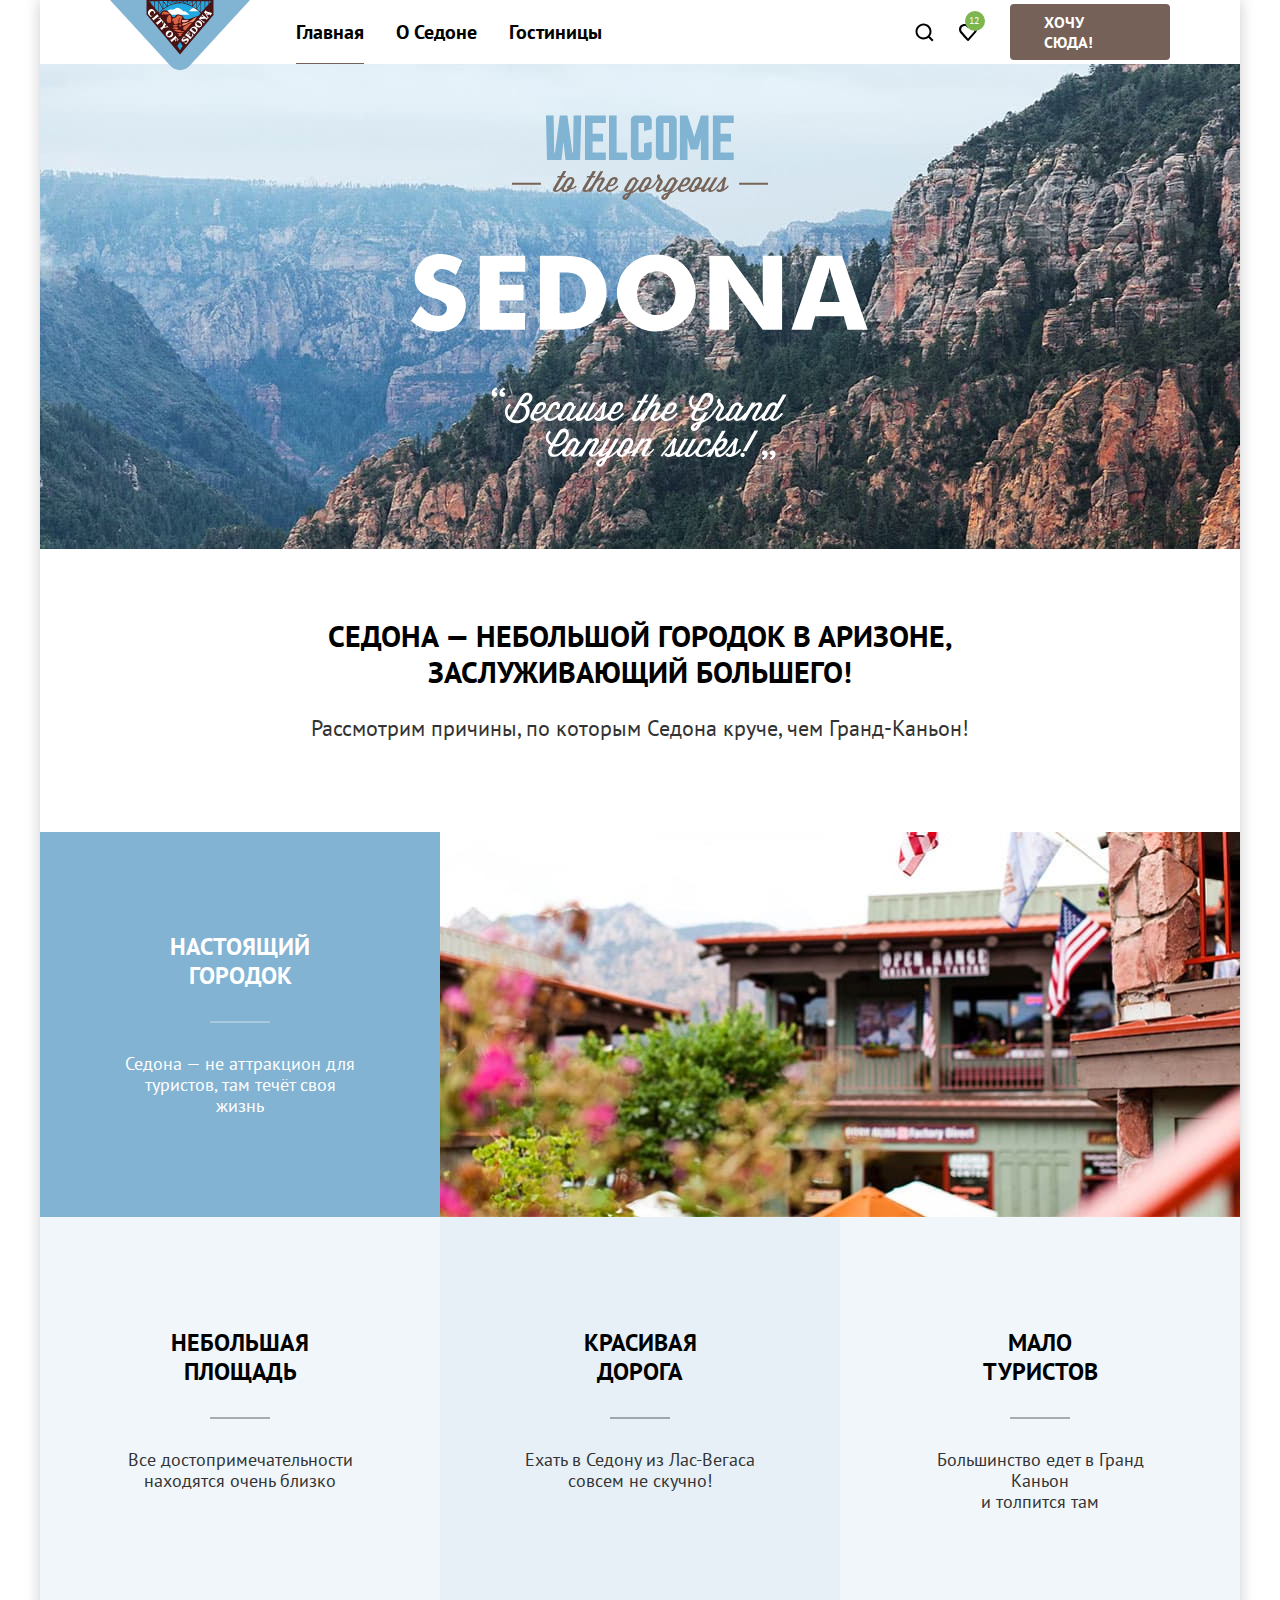
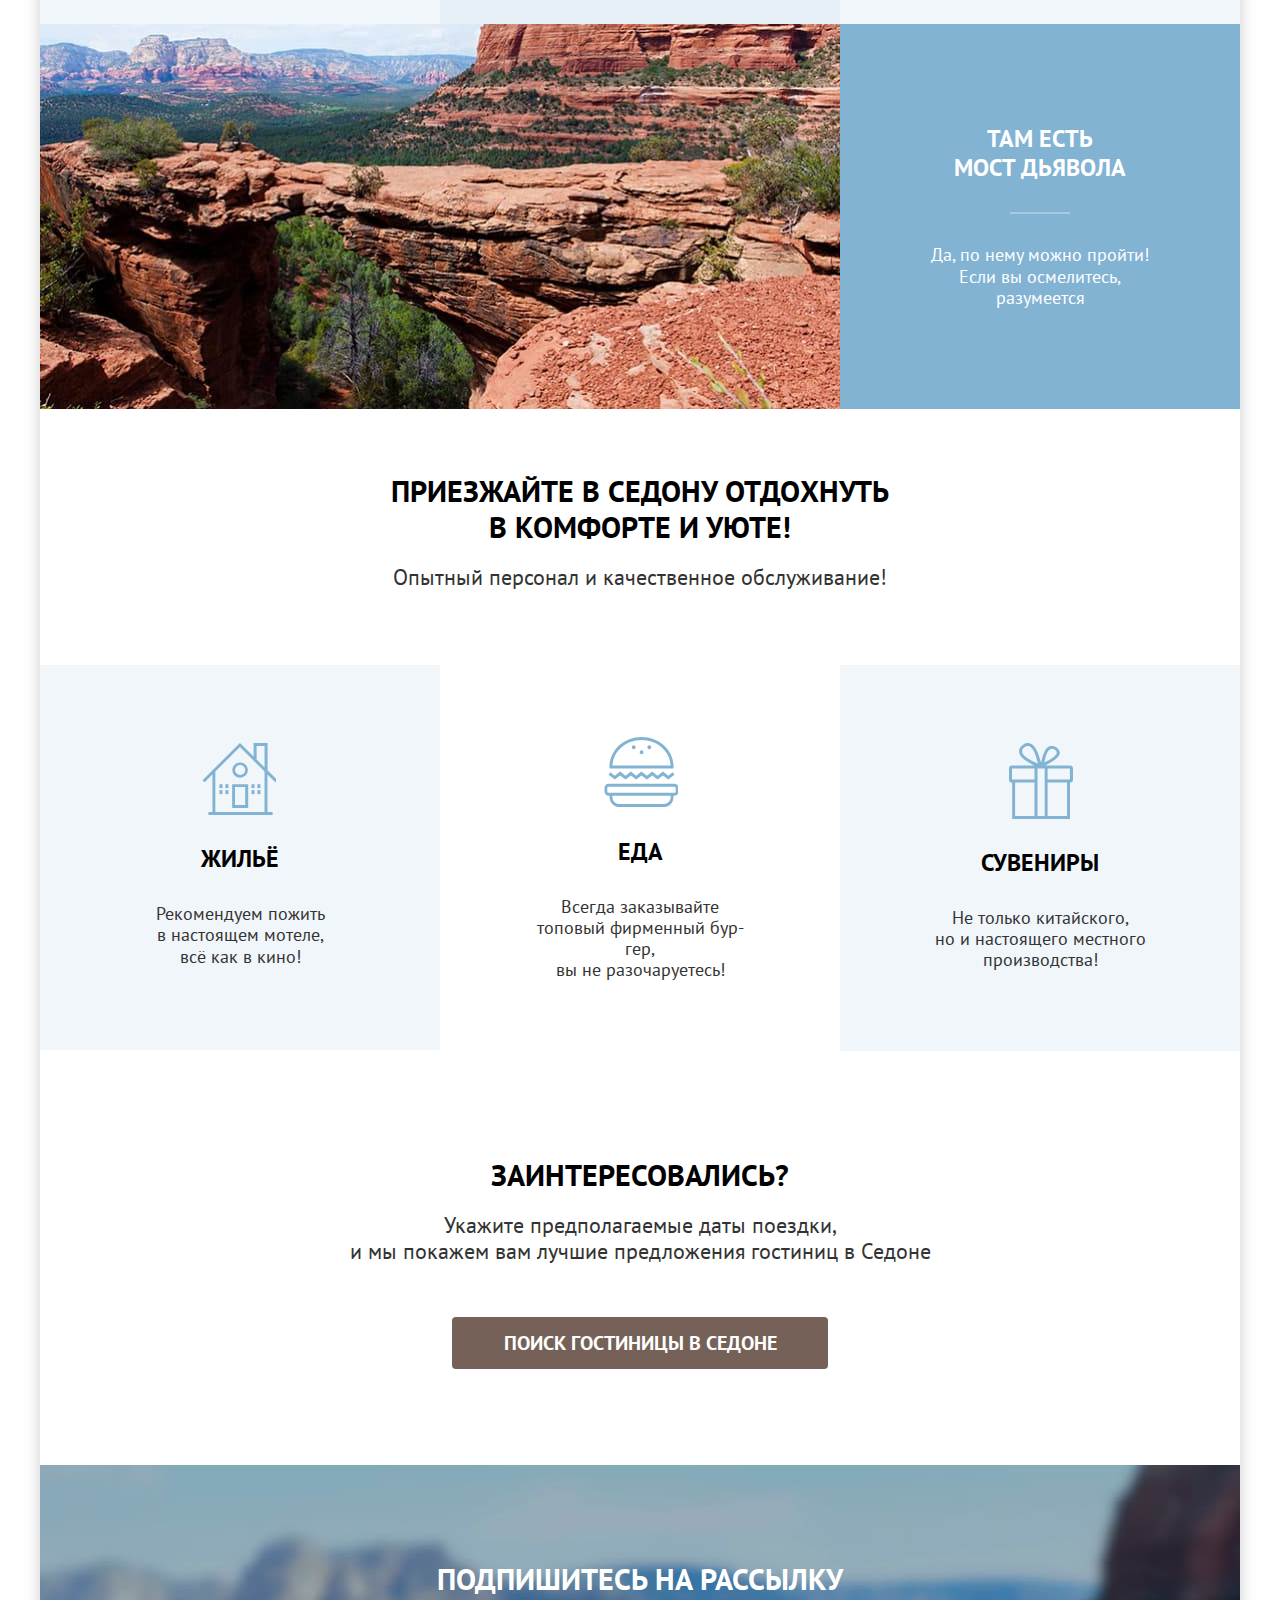
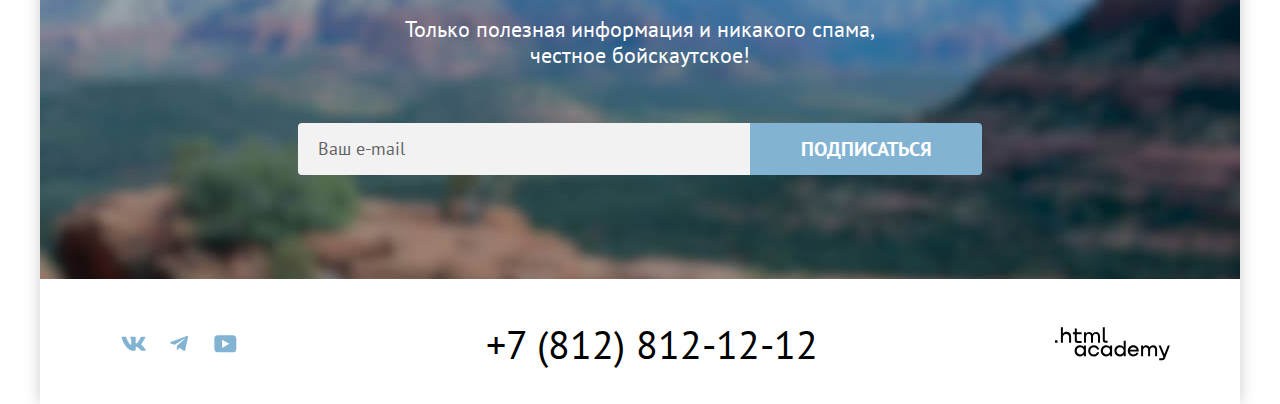
==== commit f96fb4a8: "Update index.html" ====
--- a/index.html
+++ b/index.html
@@ -84,20 +84,20 @@
               <ul class="advantages-list-square">
                 <li class="advantages-item advantages-item-square">
                   <div class="item-road-text">
-                    <h3 class="advantages-square-title">Небольшая площадь</h3>
-                    <p class="advantages-square-description">Все достопримечательности находятся очень близко</p>
+                    <h3 class="advantages-square-title">Небольшая<br>площадь</h3>
+                    <p class="advantages-square-description">Все достопримечательности<br>находятся очень близко</p>
                   </div>
                 </li>
                 <li class="advantages-item advantages-item-road">
                   <div class="item-road-text">
-                    <h3 class="advantages-square-title">Красивая дорога</h3>
-                    <p class="advantages-square-description">Ехать в Седону из Лас-Вегаса совсем не скучно!</p>
+                    <h3 class="advantages-square-title">Красивая<br>дорога</h3>
+                    <p class="advantages-square-description">Ехать в Седону из Лас-Вегаса<br>совсем не скучно!</p>
                   </div>
                 </li>
                 <li class="advantages-item advantages-item-tourist">
                   <div class="item-road-text">
-                    <h3 class="advantages-square-title">Мало туристов</h3>
-                    <p class="advantages-square-description">Большинство едет в Гранд Каньон и толпится там</p>
+                    <h3 class="advantages-square-title">Мало<br>туристов</h3>
+                    <p class="advantages-square-description">Большинство едет в Гранд Каньон<br>и толпится там</p>
                   </div>
                 </li>
               </ul>
@@ -107,7 +107,7 @@
                     alt="Фото моста дьявола в Седоне">
                   <div class="item-bridge-text">
                     <h3 class="advantages-list-title">Там есть<br>мост дьявола</h3>
-                    <p class="advantages-list-description">Да, по нему можно пройти! Если вы осмелитесь, разумеется</p>
+                    <p class="advantages-list-description">Да, по нему можно пройти! Если вы осмелитесь,<br>разумеется</p>
                   </div>
                 </li>
               </ul>
--- a/styles/styles.css
+++ b/styles/styles.css
@@ -352,6 +352,7 @@
   color: #000000;
   background-color: #ffffff;
   text-decoration: none;
+  transition: all 0.3s ease-out;
 }
 
 .navigation-link-current {
@@ -360,6 +361,7 @@
     padding-bottom: 18px;
     z-index: 1;
   }
+  transition: all 0.3s ease-out;
 }
 
 .navigation-link-search,
@@ -375,12 +377,14 @@
   min-width: 44px;
   min-height: 64px;
   position: relative;
+  transition: all 0.3s ease-out;
 }
 
 .navigation-link-favorites {
   min-width: 44px;
   min-height: 64px;
   position: relative;
+  transition: all 0.3s ease-out;
 }
 
 .header-icon-favorites {
@@ -411,7 +415,6 @@
 
 .navigation-link-favorites:hover .header-icon-favorites {
   fill: var(--texts-hover);
-  transition: all 0.3s ease-out;
 }
 
 .navigation-link-favorites:focus .header-icon-favorites {
@@ -436,7 +439,6 @@
 
 .navigation-link-search:hover .header-icon-search {
   fill: var(--texts-hover);
-  transition: all 0.3s ease-out;
 }
 
 .navigation-link-search:focus .header-icon-search {
@@ -1446,6 +1448,7 @@
   padding: 0;
   margin-right: 70px;
   cursor: pointer;
+  border-width: 0;
 }
 
 .catalog-filter-group-flat {
@@ -1453,6 +1456,7 @@
   margin: 0;
   margin-right: 70px;
   padding: 0;
+  border-width: 0;
 }
 
 .catalog-filter-title {
@@ -1515,6 +1519,11 @@
 .set-price-max::-webkit-inner-spin-button {
   appearance: none;
   margin: 0;
+}
+
+.set-price-max,
+.set-price-min {
+  -moz-appearance: textfield;
 }
 
 .set-price-min::-webkit-outer-spin-button,
@@ -1744,11 +1753,6 @@
   margin-bottom: 32px;
 }
 
-fieldset {
-  border-width: 0;
-}
-
-
 .price-from,
 .price-to {
   color: #000000;
@@ -1770,6 +1774,7 @@
   gap: 2px;
   margin: 0;
   padding: 0;
+  border-width: 0;
 }
 
 .filter-fieldset-button {
@@ -1895,28 +1900,24 @@
   justify-content: flex-start;
 }
 
-select {
-  background-color: #ffffff;
-}
-
-select:hover {
+.select-control:hover {
   border: 2px solid #68a2ca;
   transition: all 0.3s ease-out;
 }
 
-select:focus {
+.select-control:focus {
   border: 2px solid #68a2ca;
 }
 
-select:focus:not(:focus-visible) {
+.select-control:focus:not(:focus-visible) {
   border: none;
 }
 
-select:focus-visible {
+.select-control:focus-visible {
   border: 2px solid #68a2ca;
 }
 
-select:disabled {
+.select-control:disabled {
   border: 2px solid rgba(0, 0, 0, 0.3);
 }
 
@@ -1940,6 +1941,7 @@
   background-repeat: no-repeat;
   background-position: right 20px center;
   appearance: none;
+  background-color: #ffffff;
 }
 
 .buttons-list {
@@ -2006,6 +2008,9 @@
 .results {
   margin: 0 auto;
   padding: 0 70px;
+  display: flex;
+  flex-direction: column;
+  gap: 40px;
 }
 
 .show {
@@ -2014,13 +2019,10 @@
   align-items: center;
   margin: 0;
   padding: 0;
-  margin-bottom: 40px;
 }
 
 .hotel-list {
   margin: 0 auto;
-  margin-top: 40px;
-  margin-bottom: 80px;
   width: 1200px;
   padding: 0;
   display: flex;
@@ -2101,6 +2103,17 @@
   gap: 20px;
   width: 300px;
   min-height: 36px;
+}
+
+.line {
+  width: 1060px;
+  height: 1px;
+  background-color: #e6e6e6;
+  margin: 0;
+  padding: 0;
+  display: flex;
+  align-items: center;
+  border: 0;
 }
 
 .button-more {
@@ -2306,7 +2319,10 @@
   justify-content: center;
   width: 60px;
   min-height: 60px;
-  vertical-align: middle;
+}
+
+.pagination-item-current {
+  background: #f2f2f2;
 }
 
 .pagination-item-none {
@@ -2317,17 +2333,6 @@
   align-items: center;
   width: 60px;
   min-height: 60px;
-}
-
-.pagination-item-current {
-  background: #f2f2f2;
-  border-radius: 4px;
-  text-align: center;
-  place-items: center;
-  display: grid;
-  min-width: 60px;
-  min-height: 60px;
-  vertical-align: middle;
 }
 
 .pagination-link {
@@ -2371,7 +2376,7 @@
   flex-direction: column;
   align-items: center;
   justify-content: center;
-  padding: 96px 258px 104px;
+  padding: 94px 258px 104px;
 }
 
 .newsletter-hotels .newsletter-form {
@@ -2490,7 +2495,7 @@
 
 .modal-close-button:focus {
   background-color: #e6e6e6;
-  border: 3px solid #82b3d3;
+ /* outline: 3px solid #82b3d3; */
 }
 
 .modal-close-button:active {
@@ -2717,6 +2722,11 @@
   margin: 0;
 }
 
+.kids-field, 
+.adult-field {
+  -moz-appearance: textfield;
+}
+
 .adults-buttons {
   display: flex;
   position: relative;
@@ -2725,7 +2735,7 @@
   width: 110px;
 }
 
-.minus-old {
+.minus-old, .minus-kids {
   position: absolute;
   border: none;
   width: 40px;
@@ -2742,7 +2752,7 @@
   background-position: center;
 }
 
-.plus-old {
+.plus-old, .plus-kids {
   position: absolute;
   border: none;
   width: 40px;
@@ -2758,14 +2768,19 @@
   color: rgba(117, 97, 87, 0.3);
 }
 
+
 .plus-old:hover,
-.minus-old:hover {
+.minus-old:hover,
+.plus-kids:hover,
+.minus-kids:hover {
   background-color: transparent;
   color: var(--texts-hover);
 }
 
 .plus-old:focus,
-.minus-old:focus {
+.minus-old:focus,
+.plus-kids:focus,
+.minus-kids:focus {
   background-color: transparent;
   color: #000000;
   border: 3px solid #82b3d3;
@@ -2773,7 +2788,9 @@
 }
 
 .minus-old:active,
-.plus-old:active {
+.plus-old:active,
+.minus-kids:active,
+.minus-kids:active {
   background-color: transparent;
   color: rgba(117, 97, 87, 0.3);
 }
@@ -2792,6 +2809,7 @@
   margin-left: 36px;
 }
 
+/*
 .minus-kids {
   position: absolute;
   border: none;
@@ -2799,7 +2817,7 @@
   height: 20px;
   background-color: transparent;
   top: 16px;
-  left: 45px;
+  left: 10px;
   display: flex;
   align-items: center;
   padding: 0;
@@ -2813,13 +2831,13 @@
   height: 20px;
   background-color: transparent;
   top: 16px;
-  left: 115px;
+  left: 80px;
   display: flex;
   align-items: center;
   padding: 0;
   cursor: pointer;
 }
-
+*/
 .checkin-date-label {
   display: flex;
   justify-content: flex-start;
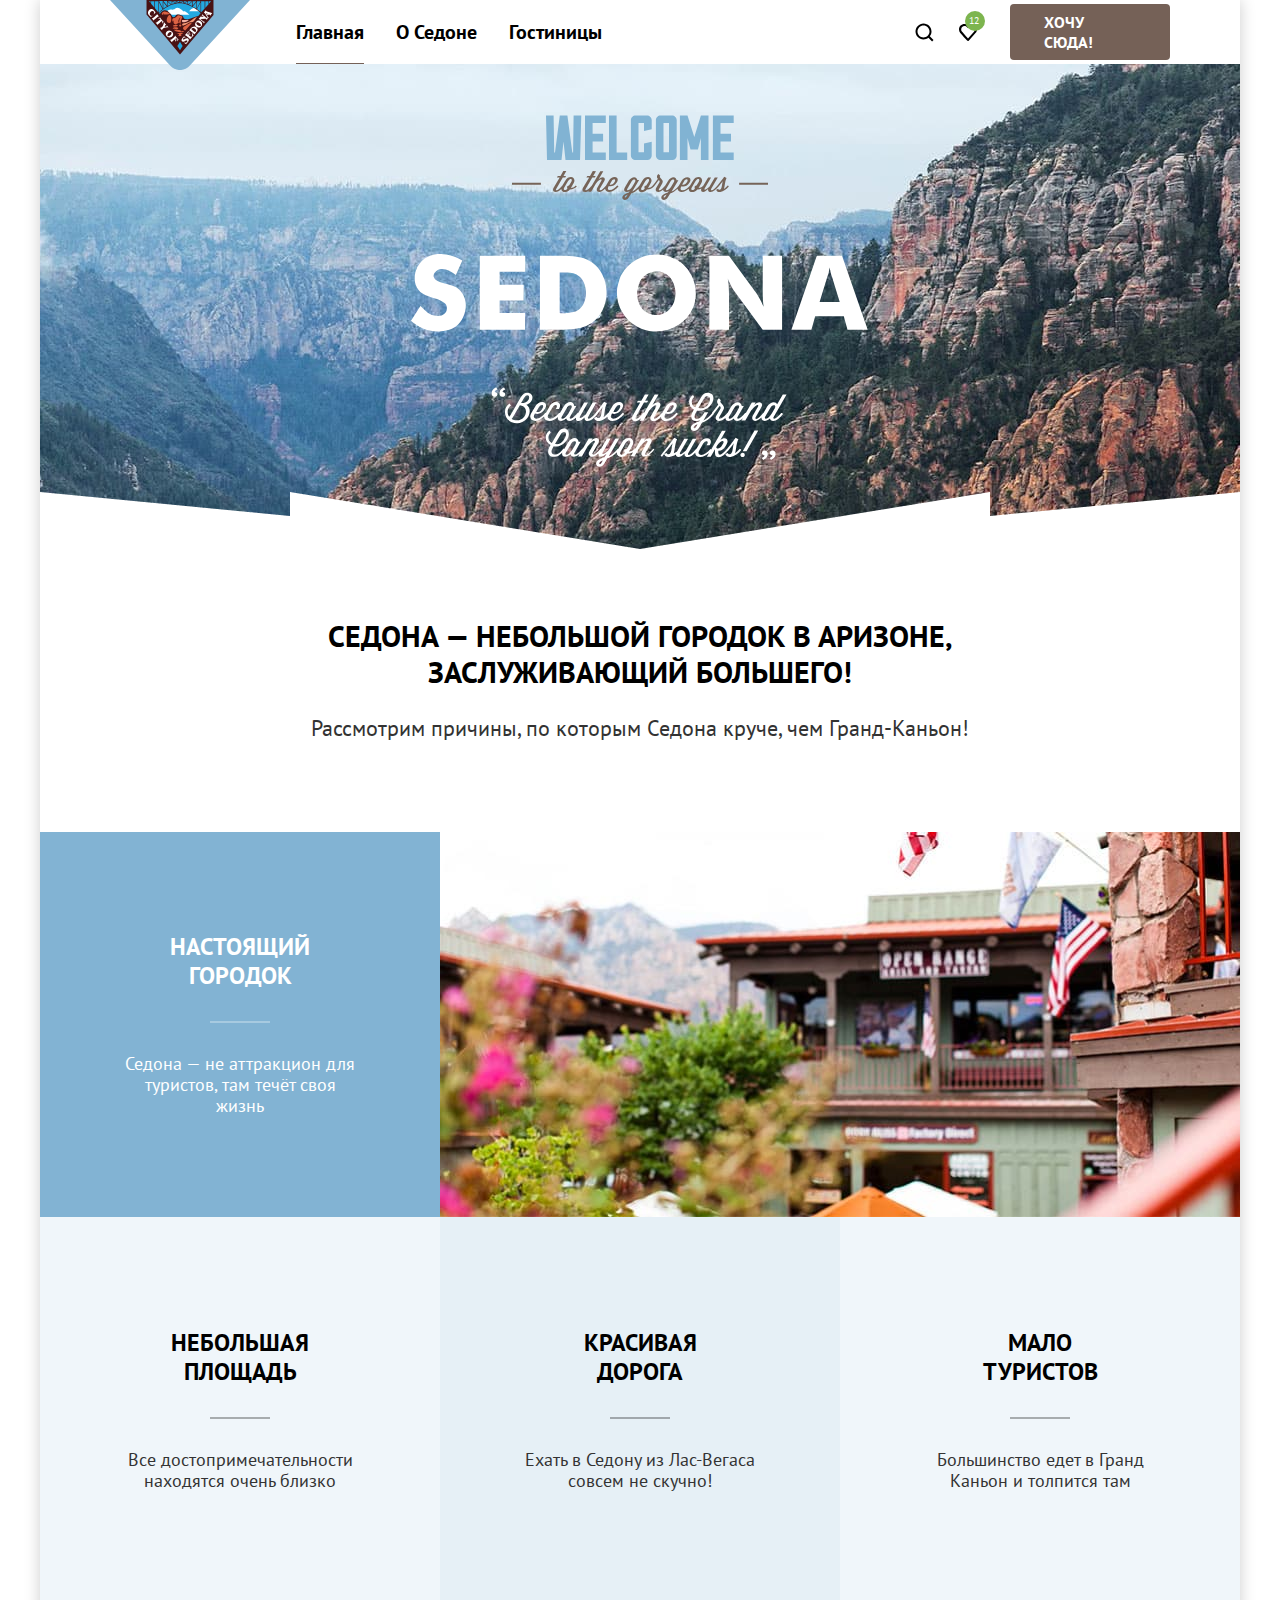
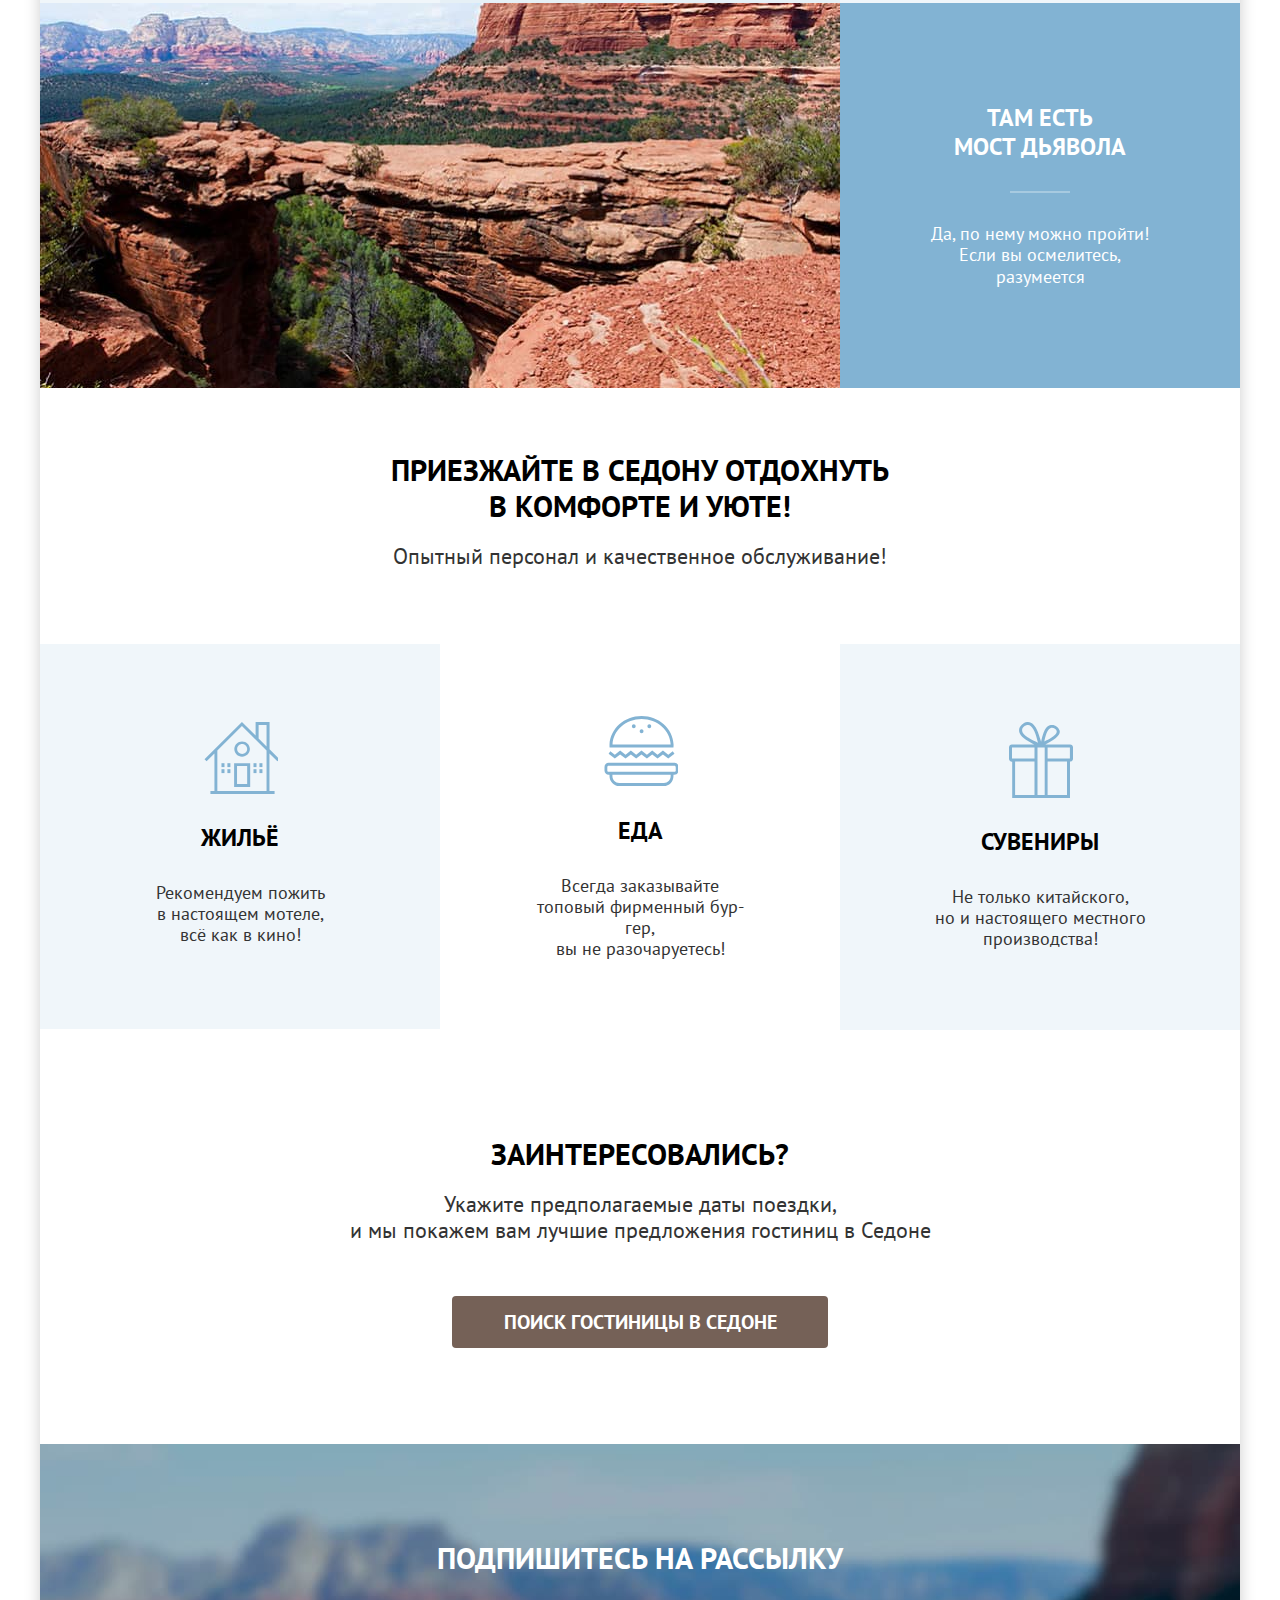
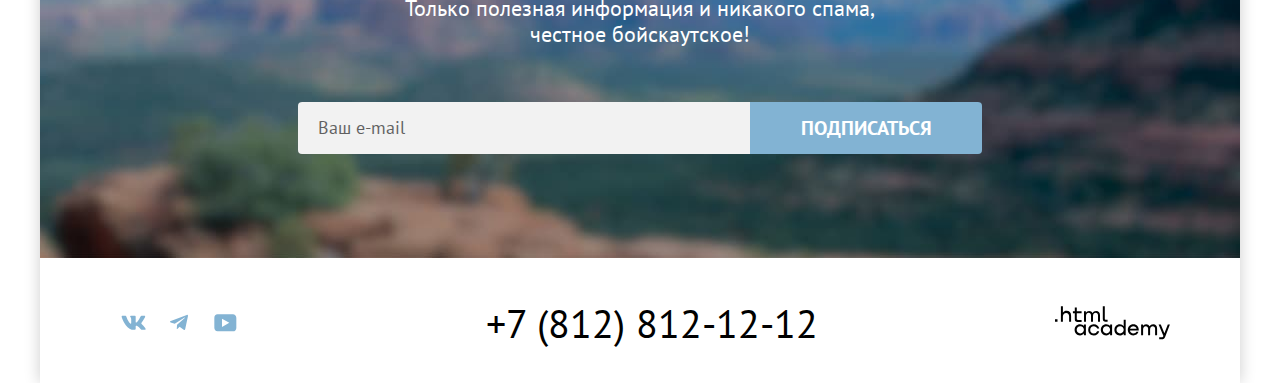
==== commit 7822adf7: "Merge pull request #1 from rododendron24/master" ====
--- a/index.html
+++ b/index.html
@@ -91,13 +91,13 @@
                 <li class="advantages-item advantages-item-road">
                   <div class="item-road-text">
                     <h3 class="advantages-square-title">Красивая<br>дорога</h3>
-                    <p class="advantages-square-description">Ехать в Седону из Лас-Вегаса<br>совсем не скучно!</p>
+                    <p class="advantages-square-description">Ехать в Седону из Лас-Вегаса совсем не скучно!</p>
                   </div>
                 </li>
                 <li class="advantages-item advantages-item-tourist">
                   <div class="item-road-text">
                     <h3 class="advantages-square-title">Мало<br>туристов</h3>
-                    <p class="advantages-square-description">Большинство едет в Гранд Каньон<br>и толпится там</p>
+                    <p class="advantages-square-description">Большинство едет в Гранд Каньон и толпится там</p>
                   </div>
                 </li>
               </ul>
--- a/styles/styles.css
+++ b/styles/styles.css
@@ -543,7 +543,7 @@
   display: flex;
   flex-direction: column;
   margin: 0 auto;
-  max-width: 230px;
+  max-width: 400px;
   justify-content: center;
   align-items: center;
 }
@@ -718,7 +718,8 @@
   hyphens: auto;
   margin: 0;
   margin-top: 26px;
-  /*  25 */
+  display: block;
+  min-width: 655px;
 }
 
 /* приезжайте в Седону + 3 карточки с иконкой  */
@@ -837,6 +838,7 @@
   display: block;
   width: 75px;
   height: 72px;
+  margin: auto;
   margin-bottom: 30px;
   background-image: url("../images/advantage-icon-home.svg");
 }
@@ -846,6 +848,7 @@
   display: block;
   width: 75px;
   height: 72px;
+  margin: auto;
   margin-bottom: 30px;
   background-image: url("../images/advantage-icon-burger.svg");
 }
@@ -859,7 +862,7 @@
   display: block;
   width: 75px;
   height: 76px;
-  margin: 0 auto;
+  margin: auto;
   background-position: center;
   margin-bottom: 30px;
   background-image: url("../images/advantage-icon-gift.svg");
@@ -1898,27 +1901,6 @@
   margin-top: 0;
   margin-right: auto;
   justify-content: flex-start;
-}
-
-.select-control:hover {
-  border: 2px solid #68a2ca;
-  transition: all 0.3s ease-out;
-}
-
-.select-control:focus {
-  border: 2px solid #68a2ca;
-}
-
-.select-control:focus:not(:focus-visible) {
-  border: none;
-}
-
-.select-control:focus-visible {
-  border: 2px solid #68a2ca;
-}
-
-.select-control:disabled {
-  border: 2px solid rgba(0, 0, 0, 0.3);
 }
 
 .select-control {
@@ -1942,6 +1924,28 @@
   background-position: right 20px center;
   appearance: none;
   background-color: #ffffff;
+}
+
+.select-control:hover {
+  border: 2px solid #68a2ca;
+  transition: all 0.3s ease-out;
+}
+
+.select-control:focus:not(:focus-visible) {
+  border: none;
+}
+
+.select-control:focus-visible {
+  border: 2px solid #68a2ca;
+}
+
+.select-control:active {
+  border: 2px solid #e5e5e5;
+  outline: 2px solid #e5e5e5;
+}
+
+.select-control:disabled {
+  border: 2px solid rgba(0, 0, 0, 0.3);
 }
 
 .buttons-list {
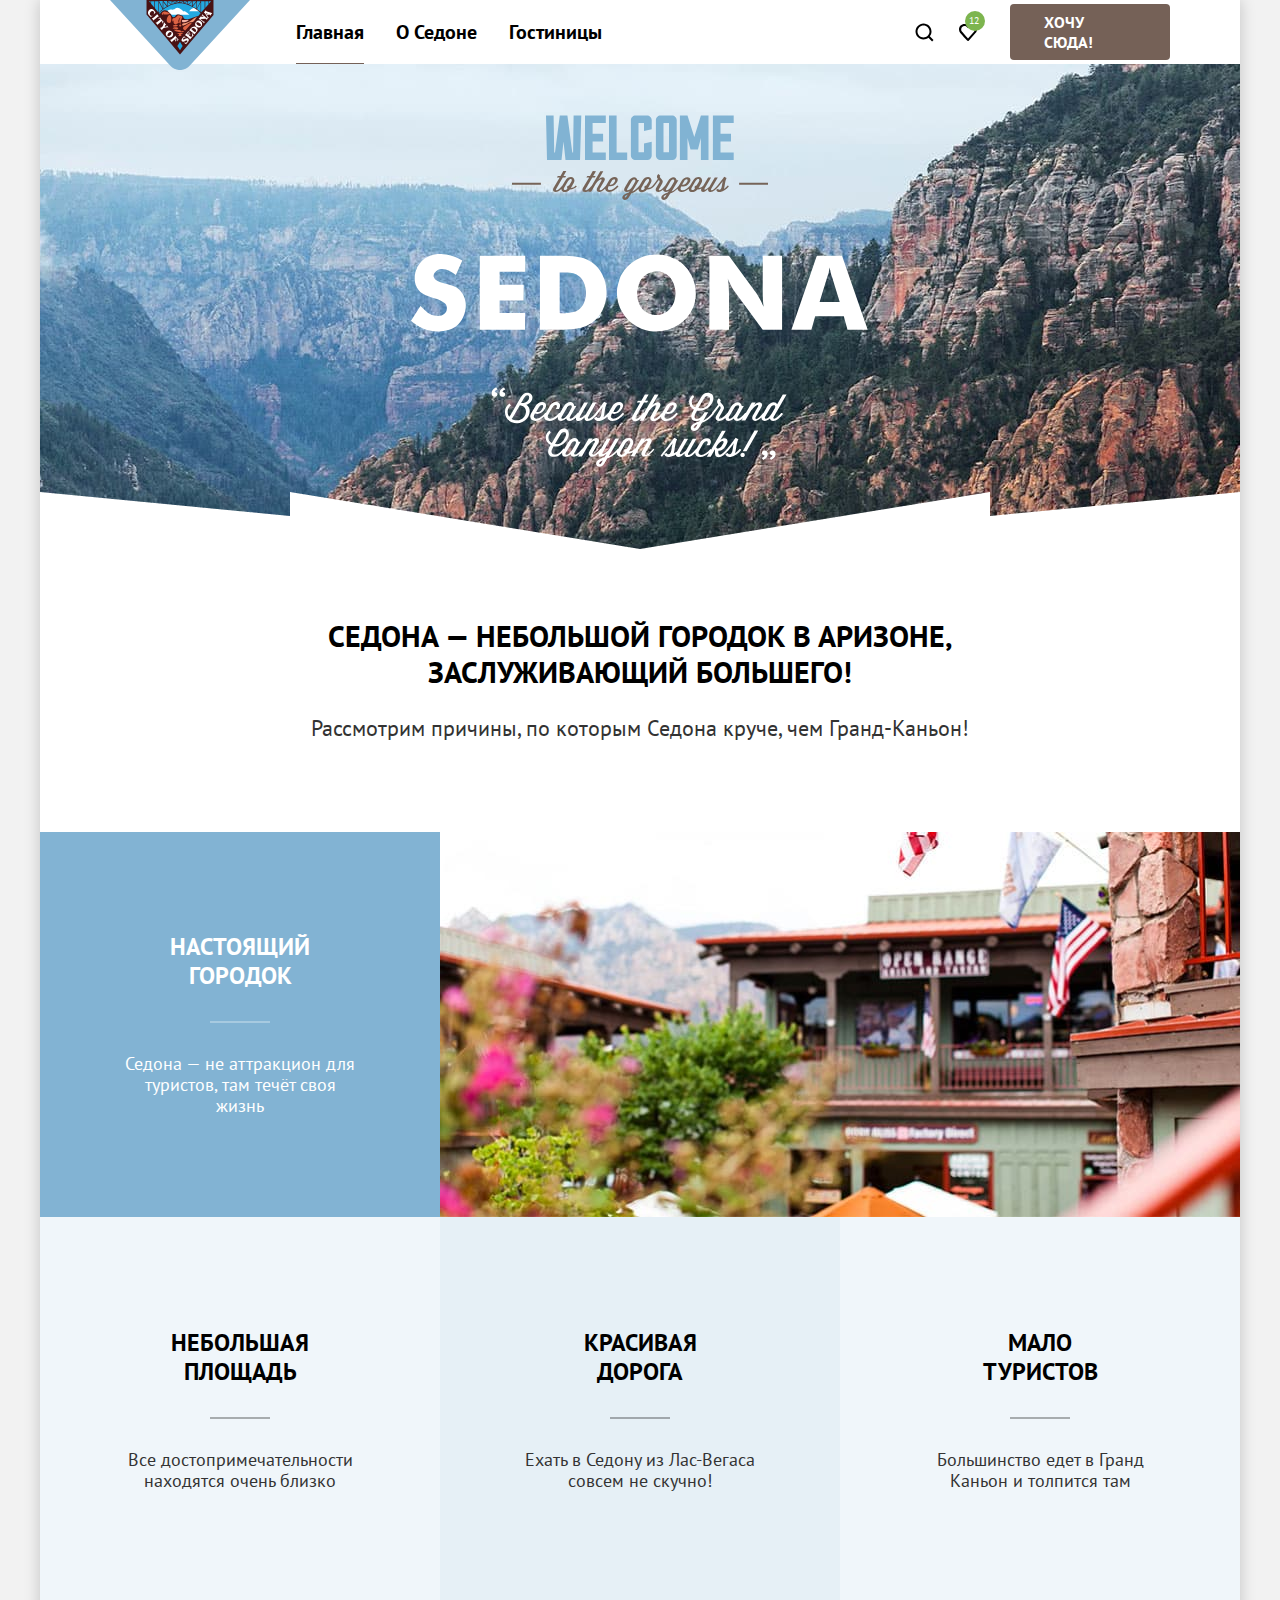
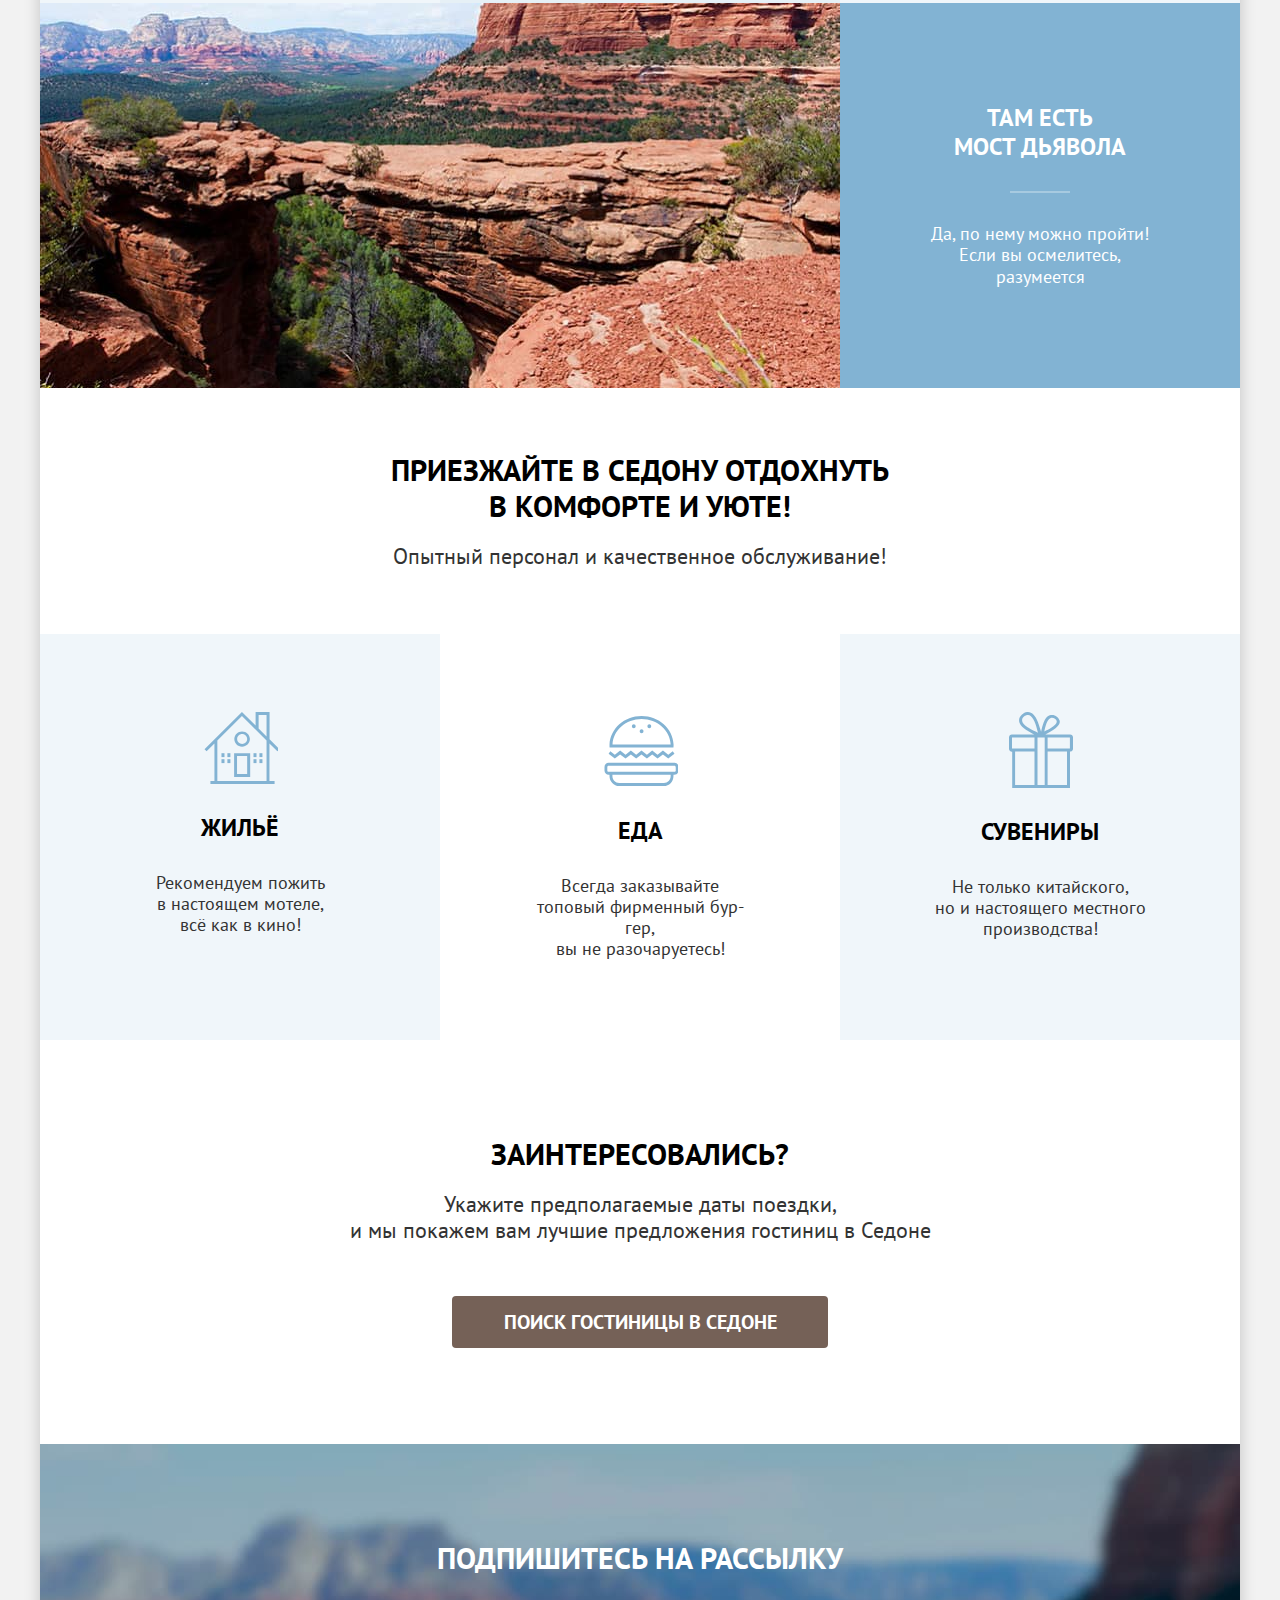
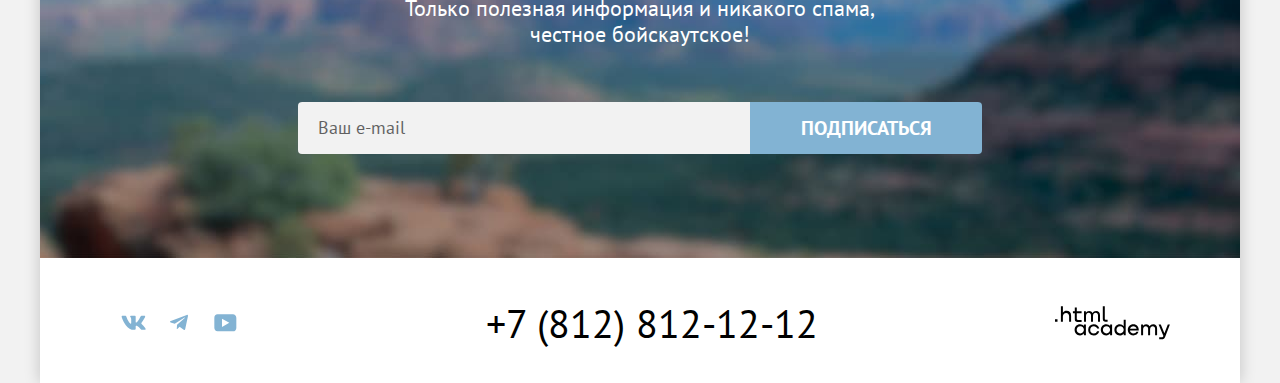
==== commit 2539c039: "Merge pull request #2 from rododendron24/master" ====
--- a/index.html
+++ b/index.html
@@ -147,8 +147,7 @@
               <p class="booking-description">Укажите предполагаемые даты поездки,<br>и мы покажем вам лучшие предложения
                 гостиниц в Седоне</p>
             </div>
-            <!--вернуть type "button", если опять будет кнопка-->
-            <label tabindex="0" for="modal-toggle" class="button booking-button">Поиск гостиницы в Седоне</label>
+            <button class="button booking-button">Поиск гостиницы в Седоне</button>
           </section>
           <section class="newsletter">
             <h2 class="newsletter-title">Подпишитесь на рассылку</h2>
@@ -218,8 +217,7 @@
       </footer>
       <!--Модальное окно-->
       <div class="modal-container modal-container-close" data-test="modal">
-        <input type="checkbox" hidden name="modal-toggle" id="modal-toggle" class="modal-toggle">
-        <div class="modal-inner-container">
+
           <div class="modal modal-booking">
             <section class="modal-content">
               <h2 class="modal-title">Поиск гостиницы в Седоне</h2>
@@ -304,11 +302,11 @@
                 </form>
               </div>
             </section>
-            <label for="modal-toggle" class="modal-close-button" tabindex="0">
+            <button class="modal-close-button">
               <span class="visually-hidden">Закрыть</span>
-            </label>
+            </button>
           </div>
-        </div>
+
       </div>
     </div>
 
--- a/styles/styles.css
+++ b/styles/styles.css
@@ -68,18 +68,21 @@
   line-height: 117%;
   /* 21px */
   color: var(--texts-second);
-  background-color: #ffffff;
-  box-shadow: 0 0 15px 0 rgba(0, 0, 0, 0.2);
+  overflow-x: hidden;
+  background-color: #f2f2f2;
 }
 
 .container {
   margin: 0 auto;
+  background-color: #ffffff;
   padding: 0;
   width: 1200px;
   max-height: 100%;
   min-height: 100vh;
   display: flex;
   flex-direction: column;
+  overflow-x: hidden;
+  box-shadow: 0 0 15px 0 rgba(0, 0, 0, 0.2);
 }
 
 /* Стики-футер - прибивает футер к низу страницы */
@@ -389,12 +392,6 @@
 
 .header-icon-favorites {
   position: absolute;
-  /*
-  top: 0;
-  right: 0;
-  bottom: 0;
-  left: 0;
-  */
   inset: 0;
   margin: auto;
   fill: #000000;
@@ -402,12 +399,6 @@
 
 .header-icon-search {
   position: absolute;
-  /*
-  top: 0;
-  right: 0;
-  bottom: 0;
-  left: 0;
-  */
   inset: 0;
   margin: auto;
   fill: #000000;
@@ -616,6 +607,7 @@
 
 .advantages-list-square {
   display: flex;
+  flex-wrap: wrap;
   margin: 0;
   padding: 0;
   text-align: center;
@@ -744,16 +736,14 @@
 }
 
 .welcome-advantages-list {
-  list-style-type: none;
-  height: auto;
-  display: flex;
-  justify-content: center;
-  align-items: center;
-  flex-wrap: wrap;
-  padding: 0;
-  margin: 0;
-  width: 1200px;
-  min-height: 385px;
+    display: flex;
+    flex-wrap: wrap;
+    margin: 0;
+    padding: 0;
+    text-align: center;
+    list-style-type: none;
+    width: 1200px;
+    min-height: 385px;
 }
 
 .welcome-advantages-item-blue {
@@ -912,7 +902,7 @@
 /* пописка на рассылку  */
 .newsletter {
   color: #ffffff;
-  background-color: #82b3d3;
+  background-color: #b2c2cc;
   background-image: url("../images/subscribe.jpg");
   background-repeat: no-repeat;
   text-align: center;
@@ -1206,7 +1196,7 @@
 .header-filter-all {
   display: block;
   color: #000000;
-  background-color: #68a2ca;
+  background-color: #b2c2cc;
   background-image: url("../images/catalog-background.jpg");
   background-size: cover;
   background-repeat: no-repeat;
@@ -1888,8 +1878,9 @@
 }
 
 .found-title {
-  display: block;
-  color: #000000;
+  display: flex;
+  color: #000000;
+  max-width: 340px;
   font-size: 30px;
   line-height: 120%;
   /* 36px */
@@ -1903,19 +1894,22 @@
   justify-content: flex-start;
 }
 
+.found-number{
+  margin-left: 10px;
+}
+
 .select-control {
   font-family: inherit;
   color: var(--texts-second);
   font-size: 18px;
   line-height: 117%;
-  /* 21px */
   text-decoration: none;
   font-weight: 400;
   border-radius: 4px;
   width: 292px;
   height: 49px;
   border: 2px solid #e5e5e5;
-  margin-left: auto;
+  margin-left: 170px;
   padding: 0;
   padding-left: 20px;
   padding-right: 90px;
@@ -1924,6 +1918,7 @@
   background-position: right 20px center;
   appearance: none;
   background-color: #ffffff;
+  align-self: center;
 }
 
 .select-control:hover {
@@ -1950,12 +1945,16 @@
 
 .buttons-list {
   display: flex;
+  flex-direction: row;
+  flex-wrap: wrap;
+  width: 160px;
   gap: 8px;
   align-items: center;
-  margin-top: auto;
+  margin-top: 0;
   margin-left: 70px;
   justify-content: space-between;
   padding: 0;
+  text-align: center;
 }
 
 .button-filter {
@@ -1971,6 +1970,7 @@
   align-items: center;
   justify-content: center;
   position: relative;
+  align-self: center;
 }
 
 .button-filter-checked {
@@ -2023,6 +2023,7 @@
   align-items: center;
   margin: 0;
   padding: 0;
+  flex-wrap: wrap;
 }
 
 .hotel-list {
@@ -2172,7 +2173,7 @@
   justify-content: center;
   margin: 0 auto;
   font-family: inherit;
-  color: #000000;
+  color: #333333;
   background-color: #f2f2f2;
   width: 140px;
   min-height: 37px;
@@ -2289,15 +2290,29 @@
   width: 140px;
   min-height: 37px;
   gap: 6px;
+  flex-wrap: wrap;
+  background-image: url(../images/star.svg);
+  background-size: 18px 17px;
+  background-position: center;
+  background-repeat: space no-repeat;
+}
+
+.four-stars {
+  max-width: 88px;
+}
+
+.three-stars {
+  max-width: 65px;
+}
+
+.two-stars {
+  max-width: 41px;
 }
 
 .rating {
-  display: flex;
-  align-items: center;
-  justify-content: center;
+  display: grid;
+  grid-template-columns: repeat(2, 140px);
   gap: 20px;
-  width: 300px;
-  min-height: 37px;
   margin-top: 16px;
 }
 
@@ -2323,6 +2338,7 @@
   justify-content: center;
   width: 60px;
   min-height: 60px;
+  overflow: hidden;
 }
 
 .pagination-item-current {
@@ -2348,10 +2364,11 @@
   color: #ffffff;
   font-size: 20px;
   line-height: 180%;
-  /* 36px */
   text-decoration: none;
   font-weight: 700;
   text-align: center;
+  max-width: 50px;
+  overflow: hidden;
 }
 
 .pagination-link:hover {
@@ -2424,12 +2441,8 @@
   clip: rect(0, 0, 0, 0);
   border: 0;
 }
-/*
+
 .modal-container {
-Не нужно при условии замены кнопки на label
-}
-*/
-.modal-inner-container {
   position: fixed;
   top: 0;
   left: 0;
@@ -2437,8 +2450,10 @@
   width: 100%;
   height: 100%;
   background-color: rgba(242, 242, 242, 0.8);
-}
-/*
+   /* display: block; */
+}
+
+/* Нужный код для возврата модалки к состоянию с кнопкой
 .modal-container-close {
   display: none;
 }
@@ -2657,7 +2672,6 @@
 
 .adult-field:focus {
   background-color: #e5e5e5;
-  /* outline: 2px solid #82b3d3; */
 }
 
 .adult-field:active {
@@ -2726,7 +2740,7 @@
   margin: 0;
 }
 
-.kids-field, 
+.kids-field,
 .adult-field {
   -moz-appearance: textfield;
 }
@@ -2813,35 +2827,6 @@
   margin-left: 36px;
 }
 
-/*
-.minus-kids {
-  position: absolute;
-  border: none;
-  width: 20px;
-  height: 20px;
-  background-color: transparent;
-  top: 16px;
-  left: 10px;
-  display: flex;
-  align-items: center;
-  padding: 0;
-  cursor: pointer;
-}
-
-.plus-kids {
-  position: absolute;
-  border: none;
-  width: 20px;
-  height: 20px;
-  background-color: transparent;
-  top: 16px;
-  left: 80px;
-  display: flex;
-  align-items: center;
-  padding: 0;
-  cursor: pointer;
-}
-*/
 .checkin-date-label {
   display: flex;
   justify-content: flex-start;
@@ -2946,8 +2931,8 @@
 }
 
 .modal-find:disabled {
-  background-color: #68a2ca;
-  color: rgba(255, 255, 255, 0.3);
+  background-color: #e5e5e5;
+  color: #ffffff;
   pointer-events: none;
 }
 
@@ -3018,7 +3003,6 @@
   text-transform: none;
   padding: 20px 22px;
   border-radius: 10px;
-  /* display: block; */
   width: 256px;
   min-height: 142px;
   position: absolute;
